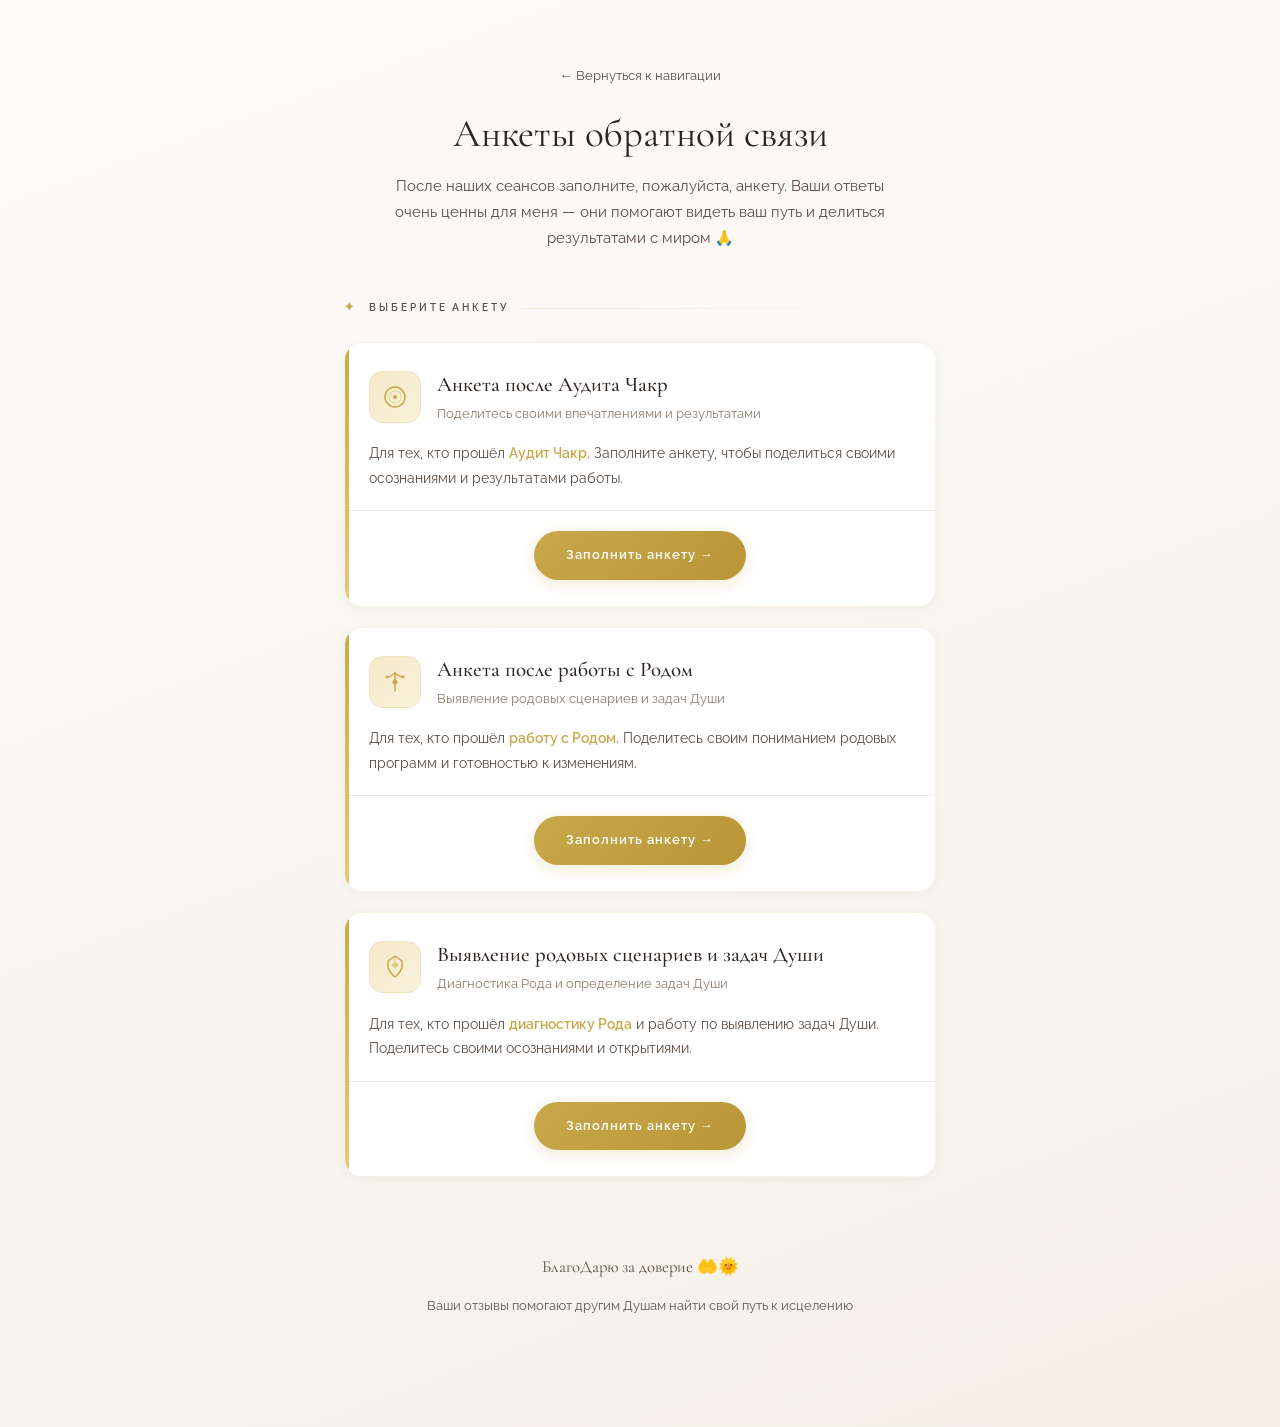
==== anketa_nav/index.html @ 6b3e8fc7 "Перенос страниц из папки «Анкета»" ====
<!DOCTYPE html>
<html lang="ru">
<head>
<meta charset="utf-8">
<meta name="viewport" content="width=device-width, initial-scale=1.0">
<meta name="HandheldFriendly" content="true">
<meta name="MobileOptimized" content="width">
<meta name="apple-mobile-web-app-capable" content="yes">
<meta property="og:title" content="ОТНОШЕНИЯ БЕЗ ВИНЫ | АНКЕТЫ ОБРАТНОЙ СВЯЗИ">
<meta property="og:type" content="website">
<meta property="twitter:title" content="ОТНОШЕНИЯ БЕЗ ВИНЫ | АНКЕТЫ ОБРАТНОЙ СВЯЗИ">
<title>ОТНОШЕНИЯ БЕЗ ВИНЫ | АНКЕТЫ ОБРАТНОЙ СВЯЗИ</title>
<link rel="icon" href="../images/favicon.png">
<style>
				:root {
					--primary: #2fc6f6 !important;
					--primary-darken-1: hsl(194.47, 92%, 55%);
					--primary-darken-2: hsl(194.47, 92%, 52%);
					--primary-darken-3: hsl(194.47, 92%, 47%);
					--primary-lighten-1: hsl(194.47, 92%, 67%);
					--primary-opacity-0: rgba(47, 198, 246, 0);
					--primary-opacity-0_05: rgba(47, 198, 246, 0.05);
					--primary-opacity-0_1: rgba(47, 198, 246, 0.1);
					--primary-opacity-0_15: rgba(47, 198, 246, 0.15);
					--primary-opacity-0_2: rgba(47, 198, 246, 0.2);
					--primary-opacity-0_25: rgba(47, 198, 246, 0.25);
					--primary-opacity-0_3: rgba(47, 198, 246, 0.3);
					--primary-opacity-0_35: rgba(47, 198, 246, 0.35);
					--primary-opacity-0_4: rgba(47, 198, 246, 0.4);
					--primary-opacity-0_45: rgba(47, 198, 246, 0.45);
					--primary-opacity-0_5: rgba(47, 198, 246, 0.5);
					--primary-opacity-0_55: rgba(47, 198, 246, 0.55);
					--primary-opacity-0_6: rgba(47, 198, 246, 0.6);
					--primary-opacity-0_65: rgba(47, 198, 246, 0.65);
					--primary-opacity-0_7: rgba(47, 198, 246, 0.7);
					--primary-opacity-0_75: rgba(47, 198, 246, 0.75);
					--primary-opacity-0_8: rgba(47, 198, 246, 0.8);
					--primary-opacity-0_85: rgba(47, 198, 246, 0.85);
					--primary-opacity-0_9: rgba(47, 198, 246, 0.9);
					--primary-opacity-0_95: rgba(47, 198, 246, 0.95);
					--theme-color-main: hsl(194.47, 20%, 20%);
					--theme-color-secondary: hsl(194.47, 20%, 80%);
					--theme-color-title: hsl(194.47, 20%, 20%);
					--theme-color-strict-inverse: #ffffff;
				}
			</style>
<style>:root {--theme-color-main: #999999 !important;--theme-color-title: #111111 !important;}</style>
<link rel="stylesheet" href="../css/01-design-tokens_dist_ui.design-tokens.min.css">
<link rel="stylesheet" href="../css/02-design-tokens_bitrix24_air-design-tokens.min.css">
<link rel="stylesheet" href="../css/03-fonts_opensans_ui.font.opensans.min.css">
<link rel="stylesheet" href="../css/04-air_dist_air-design-tokens.min.css">
<link rel="stylesheet" href="../css/05-icon-set_dist_icon-set.bundle.min.css">
<link rel="stylesheet" href="../css/06-outline_dist_outline.bundle.min.css">
<link rel="stylesheet" href="../css/07-popup_dist_main.popup.bundle.min.css">
<link rel="stylesheet" href="../css/08-actions_dist_actions.bundle.min.css">
<link rel="stylesheet" href="../css/09-main_dist_main.bundle.min.css">
<link rel="stylesheet" href="../css/10-skeleton_dist_skeleton.bundle.min.css">
<link rel="stylesheet" href="../css/11-sidepanel_dist_side-panel.bundle.min.css">
<link rel="stylesheet" href="../css/12-core_css_core_date.min.css">
<link rel="stylesheet" href="../css/13-hint_dist_ui.hint.bundle.min.css">
<link rel="stylesheet" href="../css/14-landing_css_landing_public.min.css">
<link rel="stylesheet" href="../css/15-templates_.default_style.min.css">
<link rel="stylesheet" href="../css/16-panel_main_popup.min.css">
<link rel="stylesheet" href="../css/17-panel_catalog_catalog_cond.min.css">
<link rel="stylesheet" href="../css/18-vendor_bootstrap_bootstrap.min.css">
<link rel="stylesheet" href="../css/19-templates_landing24_theme.min.css">
<link rel="stylesheet" href="../css/20-templates_landing24_template_styles.min.css">
<style>
					@keyframes page-transition {
						0% {
							opacity: 1;
						}
						100% {
							opacity: 0;
						}
					}
					body.landing-page-transition::after {
						opacity: 1;
						background: #ffffff;
						animation: page-transition 2s 1s forwards;
					}
				</style>
<style>
					body {
						--landing-font-family: Open Sans
					}
				</style>
<link rel="stylesheet" href="https://fonts.googleapis.com/css2?family=Open+Sans:wght@100;200;300;400;500;600;700;800;900">
<style>
				body {
					font-weight: 400;
					font-family: Open Sans;
					-webkit-font-smoothing: antialiased;
					-moz-osx-font-smoothing: grayscale;
					-moz-font-feature-settings: "liga", "kern";
					text-rendering: optimizelegibility;
				}
			</style>
<style>
				h1, h2, h3, h4, h5, h6 {
					font-family: Open Sans;
				}
			</style>
<style>
				html {font-size: 14px;}
				body {font-size: 1rem;}
				.g-font-size-default {font-size: 1rem;}
			</style>
<style>
				main.landing-public-mode {
					line-height: 1.6;
					font-weight: 400;
				}
				
				.landing-public-mode .h1, .landing-public-mode .h2, .landing-public-mode .h3, .landing-public-mode .h4, 
				.landing-public-mode .h5, .landing-public-mode .h6, .landing-public-mode .h7,
				.landing-public-mode h1, .landing-public-mode h2, .landing-public-mode h3, .landing-public-mode h4, 
				.landing-public-mode h5, .landing-public-mode h6 {
					font-weight: 400;
				}
			</style>
<style>.custom-text-shadow-1{text-shadow:2px 4px 3px rgba(0,0,0,.3)}.custom-text-shadow-2{text-shadow:2px 2px 3px rgba(255,255,255,.1)}.custom-text-shadow-3{text-shadow:6px 6px 0 rgba(0,0,0,.2)}.custom-text-shadow-4{text-shadow:4px 3px 0 #fff,9px 8px 0 rgba(0,0,0,.15)}.custom-text-shadow-5{text-shadow:0 3px 0 #b2a98f,0 14px 10px rgba(0,0,0,.15),0 24px 2px rgba(0,0,0,.1),0 34px 30px rgba(0,0,0,.1)}.custom-text-shadow-6{text-shadow:0 4px 3px rgba(0,0,0,.4),0 8px 13px rgba(0,0,0,.1),0 18px 23px rgba(0,0,0,.1)}.custom-text-shadow-7{text-shadow:0 1px 0 #ccc,0 2px 0 #c9c9c9,0 3px 0 #bbb,0 4px 0 #b9b9b9,0 5px 0 #aaa,0 6px 1px rgba(0,0,0,.1),0 0 5px rgba(0,0,0,.1),0 1px 3px rgba(0,0,0,.3),0 3px 5px rgba(0,0,0,.2),0 5px 10px rgba(0,0,0,.25),0 10px 10px rgba(0,0,0,.2),0 20px 20px rgba(0,0,0,.15)}.custom-text-shadow-8{text-shadow:rgba(255,255,255,.5) 0 3px 3px}.custom-text-shadow-9{text-shadow:0 0 6px rgba(255,255,255,.7)}.custom-text-shadow-10{text-shadow:0 15px 5px rgba(0,0,0,.1),10px 20px 5px rgba(0,0,0,.05),-10px 20px 5px rgba(0,0,0,.05)}.custom-text-shadow-11{text-shadow:2px 8px 6px rgba(0,0,0,.2),0 -5px 35px rgba(255,255,255,.3)}[style*="line-through"]{text-decoration:line-through}.gm-style .gm-style-iw{font-weight:normal}.landing-public-mode [data-pseudo-url*="\"enabled\":true}"]{cursor:pointer}</style>
<style>@charset "UTF-8";/*!
 * animate.css -http://daneden.me/animate
 * Version - 3.5.2
 * Licensed under the MIT license - http://opensource.org/licenses/MIT
 *
 * Copyright (c) 2017 Daniel Eden
 */.animated{animation-duration:1s;animation-fill-mode:both}.animated.infinite{animation-iteration-count:infinite}.animated.hinge{animation-duration:2s}.animated.flipOutX,.animated.flipOutY,.animated.bounceIn,.animated.bounceOut{animation-duration:.75s}@keyframes bounce{from,20%,53%,80%,to{animation-timing-function:cubic-bezier(0.215,0.610,0.355,1.000);transform:translate3d(0,0,0)}40%,43%{animation-timing-function:cubic-bezier(0.755,0.050,0.855,0.060);transform:translate3d(0,-30px,0)}70%{animation-timing-function:cubic-bezier(0.755,0.050,0.855,0.060);transform:translate3d(0,-15px,0)}90%{transform:translate3d(0,-4px,0)}}.bounce{animation-name:bounce;transform-origin:center bottom}@keyframes flash{from,50%,to{opacity:1}25%,75%{opacity:0}}.flash{animation-name:flash}@keyframes pulse{from{transform:scale3d(1,1,1)}50%{transform:scale3d(1.05,1.05,1.05)}to{transform:scale3d(1,1,1)}}.pulse{animation-name:pulse}@keyframes rubberBand{from{transform:scale3d(1,1,1)}30%{transform:scale3d(1.25,0.75,1)}40%{transform:scale3d(0.75,1.25,1)}50%{transform:scale3d(1.15,0.85,1)}65%{transform:scale3d(.95,1.05,1)}75%{transform:scale3d(1.05,.95,1)}to{transform:scale3d(1,1,1)}}.rubberBand{animation-name:rubberBand}@keyframes shake{from,to{transform:translate3d(0,0,0)}10%,30%,50%,70%,90%{transform:translate3d(-10px,0,0)}20%,40%,60%,80%{transform:translate3d(10px,0,0)}}.shake{animation-name:shake}@keyframes headShake{0%{transform:translateX(0)}6.5%{transform:translateX(-6px) rotateY(-9deg)}18.5%{transform:translateX(5px) rotateY(7deg)}31.5%{transform:translateX(-3px) rotateY(-5deg)}43.5%{transform:translateX(2px) rotateY(3deg)}50%{transform:translateX(0)}}.headShake{animation-timing-function:ease-in-out;animation-name:headShake}@keyframes swing{20%{transform:rotate3d(0,0,1,15deg)}40%{transform:rotate3d(0,0,1,-10deg)}60%{transform:rotate3d(0,0,1,5deg)}80%{transform:rotate3d(0,0,1,-5deg)}to{transform:rotate3d(0,0,1,0)}}.swing{transform-origin:top center;animation-name:swing}@keyframes tada{from{transform:scale3d(1,1,1)}10%,20%{transform:scale3d(.9,.9,.9) rotate3d(0,0,1,-3deg)}30%,50%,70%,90%{transform:scale3d(1.1,1.1,1.1) rotate3d(0,0,1,3deg)}40%,60%,80%{transform:scale3d(1.1,1.1,1.1) rotate3d(0,0,1,-3deg)}to{transform:scale3d(1,1,1)}}.tada{animation-name:tada}@keyframes wobble{from{transform:none}15%{transform:translate3d(-25%,0,0) rotate3d(0,0,1,-5deg)}30%{transform:translate3d(20%,0,0) rotate3d(0,0,1,3deg)}45%{transform:translate3d(-15%,0,0) rotate3d(0,0,1,-3deg)}60%{transform:translate3d(10%,0,0) rotate3d(0,0,1,2deg)}75%{transform:translate3d(-5%,0,0) rotate3d(0,0,1,-1deg)}to{transform:none}}.wobble{animation-name:wobble}@keyframes jello{from,11.1%,to{transform:none}22.2%{transform:skewX(-12.5deg) skewY(-12.5deg)}33.3%{transform:skewX(6.25deg) skewY(6.25deg)}44.4%{transform:skewX(-3.125deg) skewY(-3.125deg)}55.5%{transform:skewX(1.5625deg) skewY(1.5625deg)}66.6%{transform:skewX(-0.78125deg) skewY(-0.78125deg)}77.7%{transform:skewX(0.390625deg) skewY(0.390625deg)}88.8%{transform:skewX(-0.1953125deg) skewY(-0.1953125deg)}}.jello{animation-name:jello;transform-origin:center}@keyframes bounceIn{from,20%,40%,60%,80%,to{animation-timing-function:cubic-bezier(0.215,0.610,0.355,1.000)}0%{opacity:0;transform:scale3d(.3,.3,.3)}20%{transform:scale3d(1.1,1.1,1.1)}40%{transform:scale3d(.9,.9,.9)}60%{opacity:1;transform:scale3d(1.03,1.03,1.03)}80%{transform:scale3d(.97,.97,.97)}to{opacity:1;transform:scale3d(1,1,1)}}.bounceIn{animation-name:bounceIn}@keyframes bounceInDown{from,60%,75%,90%,to{animation-timing-function:cubic-bezier(0.215,0.610,0.355,1.000)}0%{opacity:0;transform:translate3d(0,-3000px,0)}60%{opacity:1;transform:translate3d(0,25px,0)}75%{transform:translate3d(0,-10px,0)}90%{transform:translate3d(0,5px,0)}to{transform:none}}.bounceInDown:not(.modified){animation-name:bounceInDown}@keyframes bounceInDownModified{from,60%,75%,90%,to{animation-timing-function:cubic-bezier(0.215,0.610,0.355,1.000)}0%{opacity:1}40%{opacity:0;transform:translate3d(0,-3000px,0)}60%{opacity:1;transform:translate3d(0,25px,0)}75%{transform:translate3d(0,-10px,0)}90%{transform:translate3d(0,5px,0)}to{transform:none}}.bounceInDown.modified{animation-name:bounceInDownModified}@keyframes bounceInLeft{from,60%,75%,90%,to{animation-timing-function:cubic-bezier(0.215,0.610,0.355,1.000)}0%{opacity:0;transform:translate3d(-3000px,0,0)}60%{opacity:1;transform:translate3d(25px,0,0)}75%{transform:translate3d(-10px,0,0)}90%{transform:translate3d(5px,0,0)}to{transform:none}}.bounceInLeft:not(.modified){animation-name:bounceInLeft}@keyframes bounceInLeftModified{from,60%,75%,90%,to{animation-timing-function:cubic-bezier(0.215,0.610,0.355,1.000)}0%{opacity:1}40%{opacity:0;transform:translate3d(-3000px,0,0)}60%{opacity:1;transform:translate3d(25px,0,0)}75%{transform:translate3d(-10px,0,0)}90%{transform:translate3d(5px,0,0)}to{transform:none}}.bounceInLeft.modified{animation-name:bounceInLeftModified}@keyframes bounceInRight{from,60%,75%,90%,to{animation-timing-function:cubic-bezier(0.215,0.610,0.355,1.000)}from{opacity:0;transform:translate3d(3000px,0,0)}60%{opacity:1;transform:translate3d(-25px,0,0)}75%{transform:translate3d(10px,0,0)}90%{transform:translate3d(-5px,0,0)}to{transform:none}}.bounceInRight:not(.modified){animation-name:bounceInRight}@keyframes bounceInRightModified{from,60%,75%,90%,to{animation-timing-function:cubic-bezier(0.215,0.610,0.355,1.000)}from{opacity:1}40%{opacity:0;transform:translate3d(3000px,0,0)}60%{opacity:1;transform:translate3d(-25px,0,0)}75%{transform:translate3d(10px,0,0)}90%{transform:translate3d(-5px,0,0)}to{transform:none}}.bounceInRight.modified{animation-name:bounceInRightModified}@keyframes bounceInUp{from,60%,75%,90%,to{animation-timing-function:cubic-bezier(0.215,0.610,0.355,1.000)}from{opacity:0;transform:translate3d(0,3000px,0)}60%{opacity:1;transform:translate3d(0,-20px,0)}75%{transform:translate3d(0,10px,0)}90%{transform:translate3d(0,-5px,0)}to{transform:translate3d(0,0,0)}}.bounceInUp:not(.modified){animation-name:bounceInUp}@keyframes bounceInUpModified{from,60%,75%,90%,to{animation-timing-function:cubic-bezier(0.215,0.610,0.355,1.000)}from{opacity:1}40%{opacity:0;transform:translate3d(0,3000px,0)}60%{opacity:1;transform:translate3d(0,-20px,0)}75%{transform:translate3d(0,10px,0)}90%{transform:translate3d(0,-5px,0)}to{transform:translate3d(0,0,0)}}.bounceInUp.modified{animation-name:bounceInUpModified}@keyframes bounceOut{20%{transform:scale3d(.9,.9,.9)}50%,55%{opacity:1;transform:scale3d(1.1,1.1,1.1)}to{opacity:0;transform:scale3d(.3,.3,.3)}}.bounceOut{animation-name:bounceOut}@keyframes bounceOutDown{20%{transform:translate3d(0,10px,0)}40%,45%{opacity:1;transform:translate3d(0,-20px,0)}to{opacity:0;transform:translate3d(0,2000px,0)}}.bounceOutDown{animation-name:bounceOutDown}@keyframes bounceOutLeft{20%{opacity:1;transform:translate3d(20px,0,0)}to{opacity:0;transform:translate3d(-2000px,0,0)}}.bounceOutLeft{animation-name:bounceOutLeft}@keyframes bounceOutRight{20%{opacity:1;transform:translate3d(-20px,0,0)}to{opacity:0;transform:translate3d(2000px,0,0)}}.bounceOutRight{animation-name:bounceOutRight}@keyframes bounceOutUp{20%{transform:translate3d(0,-10px,0)}40%,45%{opacity:1;transform:translate3d(0,20px,0)}to{opacity:0;transform:translate3d(0,-2000px,0)}}.bounceOutUp{animation-name:bounceOutUp}@keyframes fadeIn{from{opacity:0}to{opacity:1}}.fadeIn{animation-name:fadeIn}@keyframes fadeInDown{from{opacity:0;transform:translate3d(0,-100%,0)}to{opacity:1;transform:none}}.fadeInDown:not(.modified){animation-name:fadeInDown}@keyframes fadeInDownModified{from{opacity:1;transform:none}50%{opacity:0;transform:translate3d(0,-100%,0)}to{opacity:1;transform:none}}.fadeInDown.modified{animation-name:fadeInDownModified}@keyframes fadeInDownBig{from{opacity:0;transform:translate3d(0,-2000px,0)}to{opacity:1;transform:none}}.fadeInDownBig:not(.modified){animation-name:fadeInDownBig}@keyframes fadeInDownBigModified{from{opacity:1;transform:none}50%{opacity:0;transform:translate3d(0,-2000px,0)}to{opacity:1;transform:none}}.fadeInDownBig.modified{animation-name:fadeInDownBigModified}@keyframes fadeInLeft{from{opacity:0;transform:translate3d(-100%,0,0)}to{opacity:1;transform:none}}.fadeInLeft:not(.modified){animation-name:fadeInLeft}@keyframes fadeInLeftModified{from{opacity:1;transform:none}50%{opacity:0;transform:translate3d(-100%,0,0)}to{opacity:1;transform:none}}.fadeInLeft.modified{animation-name:fadeInLeftModified}@keyframes fadeInLeftBig{from{opacity:0;transform:translate3d(-2000px,0,0)}to{opacity:1;transform:none}}.fadeInLeftBig:not(.modified){animation-name:fadeInLeftBig}@keyframes fadeInLeftBigModified{from{opacity:1;transform:none}50%{opacity:0;transform:translate3d(-2000px,0,0)}to{opacity:1;transform:none}}.fadeInLeftBig.modified{animation-name:fadeInLeftBigModified}@keyframes fadeInRight{from{opacity:0;transform:translate3d(100%,0,0)}to{opacity:1;transform:none}}.fadeInRight:not(.modified){animation-name:fadeInRight}@keyframes fadeInRightModified{from{opacity:1;transform:none}50%{opacity:0;transform:translate3d(100%,0,0)}to{opacity:1;transform:none}}.fadeInRight.modified{animation-name:fadeInRightModified}@keyframes fadeInRightBig{from{opacity:0;transform:translate3d(2000px,0,0)}to{opacity:1;transform:none}}.fadeInRightBig:not(.modified){animation-name:fadeInRightBig}@keyframes fadeInRightBigModified{from{opacity:1;transform:none}50%{opacity:0;transform:translate3d(2000px,0,0)}to{opacity:1;transform:none}}.fadeInRightBig.modified{animation-name:fadeInRightBigModified}@keyframes fadeInUp{from{opacity:0;transform:translate3d(0,100%,0)}to{opacity:1;transform:none}}.fadeInUp:not(.modified){animation-name:fadeInUp}@keyframes fadeInUpModified{from{opacity:1;transform:none}50%{opacity:0;transform:translate3d(0,100%,0)}to{opacity:1;transform:none}}.fadeInUp.modified{animation-name:fadeInUpModified}@keyframes fadeInUpBig{from{opacity:0;transform:translate3d(0,2000px,0)}to{opacity:1;transform:none}}.fadeInUpBig:not(.modified){animation-name:fadeInUpBig}@keyframes fadeInUpBigModified{from{transform:none}50%{transform:translate3d(0,2000px,0)}to{transform:none}}.fadeInUpBig.modified{animation-name:fadeInUpBigModified}@keyframes fadeOut{from{opacity:1}to{opacity:0}}.fadeOut{animation-name:fadeOut}@keyframes fadeOutDown{from{opacity:1}to{opacity:0;transform:translate3d(0,100%,0)}}.fadeOutDown{animation-name:fadeOutDown}@keyframes fadeOutDownBig{from{opacity:1}to{opacity:0;transform:translate3d(0,2000px,0)}}.fadeOutDownBig{animation-name:fadeOutDownBig}@keyframes fadeOutLeft{from{opacity:1}to{opacity:0;transform:translate3d(-100%,0,0)}}.fadeOutLeft{animation-name:fadeOutLeft}@keyframes fadeOutLeftBig{from{opacity:1}to{opacity:0;transform:translate3d(-2000px,0,0)}}.fadeOutLeftBig{animation-name:fadeOutLeftBig}@keyframes fadeOutRight{from{opacity:1}to{opacity:0;transform:translate3d(100%,0,0)}}.fadeOutRight{animation-name:fadeOutRight}@keyframes fadeOutRightBig{from{opacity:1}to{opacity:0;transform:translate3d(2000px,0,0)}}.fadeOutRightBig{animation-name:fadeOutRightBig}@keyframes fadeOutUp{from{opacity:1}to{opacity:0;transform:translate3d(0,-100%,0)}}.fadeOutUp{animation-name:fadeOutUp}@keyframes fadeOutUpBig{from{opacity:1}to{opacity:0;transform:translate3d(0,-2000px,0)}}.fadeOutUpBig{animation-name:fadeOutUpBig}@keyframes flip{from{transform:perspective(400px) rotate3d(0,1,0,-360deg);animation-timing-function:ease-out}40%{transform:perspective(400px) translate3d(0,0,150px) rotate3d(0,1,0,-190deg);animation-timing-function:ease-out}50%{transform:perspective(400px) translate3d(0,0,150px) rotate3d(0,1,0,-170deg);animation-timing-function:ease-in}80%{transform:perspective(400px) scale3d(.95,.95,.95);animation-timing-function:ease-in}to{transform:perspective(400px);animation-timing-function:ease-in}}.animated.flip{-webkit-backface-visibility:visible;backface-visibility:visible;animation-name:flip}@keyframes flipInX{from{transform:perspective(400px) rotate3d(1,0,0,90deg);animation-timing-function:ease-in;opacity:0}40%{transform:perspective(400px) rotate3d(1,0,0,-20deg);animation-timing-function:ease-in}60%{transform:perspective(400px) rotate3d(1,0,0,10deg);opacity:1}80%{transform:perspective(400px) rotate3d(1,0,0,-5deg)}to{transform:perspective(400px)}}.flipInX{-webkit-backface-visibility:visible !important;backface-visibility:visible !important;animation-name:flipInX}@keyframes flipInY{from{transform:perspective(400px) rotate3d(0,1,0,90deg);animation-timing-function:ease-in;opacity:0}40%{transform:perspective(400px) rotate3d(0,1,0,-20deg);animation-timing-function:ease-in}60%{transform:perspective(400px) rotate3d(0,1,0,10deg);opacity:1}80%{transform:perspective(400px) rotate3d(0,1,0,-5deg)}to{transform:perspective(400px)}}.flipInY{-webkit-backface-visibility:visible !important;backface-visibility:visible !important;animation-name:flipInY}@keyframes flipOutX{from{transform:perspective(400px)}30%{transform:perspective(400px) rotate3d(1,0,0,-20deg);opacity:1}to{transform:perspective(400px) rotate3d(1,0,0,90deg);opacity:0}}.flipOutX{animation-name:flipOutX;-webkit-backface-visibility:visible !important;backface-visibility:visible !important}@keyframes flipOutY{from{transform:perspective(400px)}30%{transform:perspective(400px) rotate3d(0,1,0,-15deg);opacity:1}to{transform:perspective(400px) rotate3d(0,1,0,90deg);opacity:0}}.flipOutY{-webkit-backface-visibility:visible !important;backface-visibility:visible !important;animation-name:flipOutY}@keyframes lightSpeedIn{from{transform:translate3d(100%,0,0) skewX(-30deg);opacity:0}60%{transform:skewX(20deg);opacity:1}80%{transform:skewX(-5deg);opacity:1}to{transform:none;opacity:1}}.lightSpeedIn:not(.modified){animation-name:lightSpeedIn;animation-timing-function:ease-out}@keyframes lightSpeedInModified{from{transform:none}40%{transform:translate3d(100%,0,0) skewX(-30deg)}60%{transform:skewX(20deg)}80%{transform:skewX(-5deg)}to{transform:none}}.lightSpeedIn.modified{animation-name:lightSpeedInModified;animation-timing-function:ease-out}@keyframes lightSpeedOut{from{opacity:1}to{transform:translate3d(100%,0,0) skewX(30deg);opacity:0}}.lightSpeedOut{animation-name:lightSpeedOut;animation-timing-function:ease-in}@keyframes rotateIn{from{transform-origin:center;transform:rotate3d(0,0,1,-200deg);opacity:0}to{transform-origin:center;transform:none;opacity:1}}.rotateIn:not(.modified){animation-name:rotateIn}@keyframes rotateInModified{from{transform-origin:center;transform:none}50%{transform-origin:center;transform:rotate3d(0,0,1,-200deg)}to{transform-origin:center;transform:none}}.rotateIn.modified{animation-name:rotateInModified}@keyframes rotateInDownLeft{from{transform-origin:left bottom;transform:rotate3d(0,0,1,-45deg);opacity:0}to{transform-origin:left bottom;transform:none;opacity:1}}.rotateInDownLeft:not(.modified){animation-name:rotateInDownLeft}@keyframes rotateInDownLeftModified{from{transform-origin:left bottom;transform:none}50%{transform-origin:left bottom;transform:rotate3d(0,0,1,-45deg)}to{transform-origin:left bottom;transform:none}}.rotateInDownLeft.modified{animation-name:rotateInDownLeftModified}@keyframes rotateInDownRight{from{transform-origin:right bottom;transform:rotate3d(0,0,1,45deg);opacity:0}to{transform-origin:right bottom;transform:none;opacity:1}}.rotateInDownRight:not(.modified){animation-name:rotateInDownRight}@keyframes rotateInDownRightModified{from{transform-origin:right bottom;transform:none}50%{transform-origin:right bottom;transform:rotate3d(0,0,1,45deg)}to{transform-origin:right bottom;transform:none}}.rotateInDownRight.modified{animation-name:rotateInDownRightModified}@keyframes rotateInUpLeft{from{transform-origin:left bottom;transform:rotate3d(0,0,1,45deg);opacity:0}to{transform-origin:left bottom;transform:none;opacity:1}}.rotateInUpLeft:not(.modified){animation-name:rotateInUpLeft}@keyframes rotateInUpLeftModified{from{transform-origin:left bottom;transform:none}50%{transform-origin:left bottom;transform:rotate3d(0,0,1,45deg)}to{transform-origin:left bottom;transform:none}}.rotateInUpLeft.modified{animation-name:rotateInUpLeftModified}@keyframes rotateInUpRight{from{transform-origin:right bottom;transform:rotate3d(0,0,1,-90deg);opacity:0}to{transform-origin:right bottom;transform:none;opacity:1}}.rotateInUpRight:not(.modified){animation-name:rotateInUpRight}@keyframes rotateInUpRightModified{from{transform-origin:right bottom;transform:none}50%{transform-origin:right bottom;transform:rotate3d(0,0,1,-90deg)}to{transform-origin:right bottom;transform:none}}.rotateInUpRight.modified{animation-name:rotateInUpRightModified}@keyframes rotateOut{from{transform-origin:center;opacity:1}to{transform-origin:center;transform:rotate3d(0,0,1,200deg);opacity:0}}.rotateOut{animation-name:rotateOut}@keyframes rotateOutDownLeft{from{transform-origin:left bottom;opacity:1}to{transform-origin:left bottom;transform:rotate3d(0,0,1,45deg);opacity:0}}.rotateOutDownLeft{animation-name:rotateOutDownLeft}@keyframes rotateOutDownRight{from{transform-origin:right bottom;opacity:1}to{transform-origin:right bottom;transform:rotate3d(0,0,1,-45deg);opacity:0}}.rotateOutDownRight{animation-name:rotateOutDownRight}@keyframes rotateOutUpLeft{from{transform-origin:left bottom;opacity:1}to{transform-origin:left bottom;transform:rotate3d(0,0,1,-45deg);opacity:0}}.rotateOutUpLeft{animation-name:rotateOutUpLeft}@keyframes rotateOutUpRight{from{transform-origin:right bottom;opacity:1}to{transform-origin:right bottom;transform:rotate3d(0,0,1,90deg);opacity:0}}.rotateOutUpRight{animation-name:rotateOutUpRight}@keyframes hinge{0%{transform-origin:top left;animation-timing-function:ease-in-out}20%,60%{transform:rotate3d(0,0,1,80deg);transform-origin:top left;animation-timing-function:ease-in-out}40%,80%{transform:rotate3d(0,0,1,60deg);transform-origin:top left;animation-timing-function:ease-in-out;opacity:1}to{transform:translate3d(0,700px,0);opacity:0}}.hinge{animation-name:hinge}@keyframes jackInTheBox{from{opacity:0;transform:scale(0.1) rotate(30deg);transform-origin:center bottom}50%{transform:rotate(-10deg)}70%{transform:rotate(3deg)}to{opacity:1;transform:scale(1)}}.jackInTheBox{animation-name:jackInTheBox}@keyframes rollIn{from{opacity:0;transform:translate3d(-100%,0,0) rotate3d(0,0,1,-120deg)}to{opacity:1;transform:none}}.rollIn:not(.modified){animation-name:rollIn}@keyframes rollInModified{from{transform:none}50%{transform:translate3d(-100%,0,0) rotate3d(0,0,1,-120deg)}to{transform:none}}.rollIn.modified{animation-name:rollInModified}@keyframes rollOut{from{opacity:1}to{opacity:0;transform:translate3d(100%,0,0) rotate3d(0,0,1,120deg)}}.rollOut{animation-name:rollOut}@keyframes zoomIn{from{opacity:0;transform:scale3d(.3,.3,.3)}50%{opacity:1}}.zoomIn:not(.modified){animation-name:zoomIn}@keyframes zoomInModified{50%{transform:scale3d(.3,.3,.3)}}.zoomIn.modified{animation-name:zoomInModified}@keyframes zoomToIn{from{opacity:0;transform:scale3d(1.7,1.7,1.7);animation-timing-function:ease-out}30%{opacity:0}100%{opacity:1}}.zoomToIn:not(.modified){animation-name:zoomToIn}@keyframes zoomToInModified{50%{transform:scale3d(1.7,1.7,1.7);animation-timing-function:ease-out}}.zoomToIn.modified{animation-name:zoomToInModified}@keyframes zoomInDown{from{opacity:0;transform:scale3d(.1,.1,.1) translate3d(0,-1000px,0);animation-timing-function:cubic-bezier(0.550,0.055,0.675,0.190)}60%{opacity:1;transform:scale3d(.475,.475,.475) translate3d(0,60px,0);animation-timing-function:cubic-bezier(0.175,0.885,0.320,1)}}.zoomInDown:not(.modified){animation-name:zoomInDown}@keyframes zoomInDownModified{from{opacity:1}45%{opacity:0;transform:scale3d(.1,.1,.1) translate3d(0,-1000px,0);animation-timing-function:cubic-bezier(0.550,0.055,0.675,0.190)}90%{opacity:1;transform:scale3d(.475,.475,.475) translate3d(0,60px,0);animation-timing-function:cubic-bezier(0.175,0.885,0.320,1)}}.zoomInDown.modified{animation-name:zoomInDownModified}@keyframes zoomInLeft{from{opacity:0;transform:scale3d(.1,.1,.1) translate3d(-1000px,0,0);animation-timing-function:cubic-bezier(0.550,0.055,0.675,0.190)}60%{opacity:1;transform:scale3d(.475,.475,.475) translate3d(10px,0,0);animation-timing-function:cubic-bezier(0.175,0.885,0.320,1)}}.zoomInLeft:not(.modified){animation-name:zoomInLeft}@keyframes zoomInLeftModified{from{opacity:1}45%{opacity:0;transform:scale3d(.1,.1,.1) translate3d(-1000px,0,0);animation-timing-function:cubic-bezier(0.550,0.055,0.675,0.190)}90%{opacity:1;transform:scale3d(.475,.475,.475) translate3d(10px,0,0);animation-timing-function:cubic-bezier(0.175,0.885,0.320,1)}}.zoomInLeft.modified{animation-name:zoomInLeftModified}@keyframes zoomInRight{from{opacity:0;transform:scale3d(.1,.1,.1) translate3d(1000px,0,0);animation-timing-function:cubic-bezier(0.550,0.055,0.675,0.190)}60%{opacity:1;transform:scale3d(.475,.475,.475) translate3d(-10px,0,0);animation-timing-function:cubic-bezier(0.175,0.885,0.320,1)}}.zoomInRight:not(.modified){animation-name:zoomInRight}@keyframes zoomInRightModified{from{opacity:1}45%{opacity:0;transform:scale3d(.1,.1,.1) translate3d(1000px,0,0);animation-timing-function:cubic-bezier(0.550,0.055,0.675,0.190)}90%{opacity:1;transform:scale3d(.475,.475,.475) translate3d(-10px,0,0);animation-timing-function:cubic-bezier(0.175,0.885,0.320,1)}}.zoomInRight.modified{animation-name:zoomInRightModified}@keyframes zoomInUp{from{opacity:0;transform:scale3d(.1,.1,.1) translate3d(0,1000px,0);animation-timing-function:cubic-bezier(0.550,0.055,0.675,0.190)}60%{opacity:1;transform:scale3d(.475,.475,.475) translate3d(0,-60px,0);animation-timing-function:cubic-bezier(0.175,0.885,0.320,1)}}.zoomInUp:not(.modified){animation-name:zoomInUp}@keyframes zoomInUpModified{from{opacity:1}45%{opacity:0;transform:scale3d(.1,.1,.1) translate3d(0,1000px,0);animation-timing-function:cubic-bezier(0.550,0.055,0.675,0.190)}90%{opacity:1;transform:scale3d(.475,.475,.475) translate3d(0,-60px,0);animation-timing-function:cubic-bezier(0.175,0.885,0.320,1)}}.zoomInUp.modified{animation-name:zoomInUpModified}@keyframes zoomOut{from{opacity:1}50%{opacity:0;transform:scale3d(.3,.3,.3)}to{opacity:0}}.zoomOut{animation-name:zoomOut}@keyframes zoomOutDown{40%{opacity:1;transform:scale3d(.475,.475,.475) translate3d(0,-60px,0);animation-timing-function:cubic-bezier(0.550,0.055,0.675,0.190)}to{opacity:0;transform:scale3d(.1,.1,.1) translate3d(0,2000px,0);transform-origin:center bottom;animation-timing-function:cubic-bezier(0.175,0.885,0.320,1)}}.zoomOutDown{animation-name:zoomOutDown}@keyframes zoomOutLeft{40%{opacity:1;transform:scale3d(.475,.475,.475) translate3d(42px,0,0)}to{opacity:0;transform:scale(.1) translate3d(-2000px,0,0);transform-origin:left center}}.zoomOutLeft{animation-name:zoomOutLeft}@keyframes zoomOutRight{40%{opacity:1;transform:scale3d(.475,.475,.475) translate3d(-42px,0,0)}to{opacity:0;transform:scale(.1) translate3d(2000px,0,0);transform-origin:right center}}.zoomOutRight{animation-name:zoomOutRight}@keyframes zoomOutUp{40%{opacity:1;transform:scale3d(.475,.475,.475) translate3d(0,60px,0);animation-timing-function:cubic-bezier(0.550,0.055,0.675,0.190)}to{opacity:0;transform:scale3d(.1,.1,.1) translate3d(0,-2000px,0);transform-origin:center bottom;animation-timing-function:cubic-bezier(0.175,0.885,0.320,1)}}.zoomOutUp{animation-name:zoomOutUp}@keyframes slideInDown{from{transform:translate3d(0,-100%,0)}to{transform:translate3d(0,0,0)}}.slideInDown:not(.modified){animation-name:slideInDown}@keyframes slideInDownModified{from{transform:translate3d(0,0,0)}50%{transform:translate3d(0,-100%,0)}to{transform:translate3d(0,0,0)}}.slideInDown.modified{animation-name:slideInDownModified}@keyframes slideInLeft{from{transform:translate3d(-100%,0,0)}to{transform:translate3d(0,0,0)}}.slideInLeft:not(.modified){animation-name:slideInLeft}@keyframes slideInLeftModified{from{transform:translate3d(0,0,0)}50%{transform:translate3d(-100%,0,0)}to{transform:translate3d(0,0,0)}}.slideInLeft.modified{animation-name:slideInLeftModified}@keyframes slideInRight{from{transform:translate3d(100%,0,0)}to{transform:translate3d(0,0,0)}}.slideInRight:not(.modified){animation-name:slideInRight}@keyframes slideInRightModified{from{transform:translate3d(0,0,0)}50%{transform:translate3d(100%,0,0)}to{transform:translate3d(0,0,0)}}.slideInRight.modified{animation-name:slideInRightModified}@keyframes slideInUp{from{transform:translate3d(0,100%,0)}to{transform:translate3d(0,0,0)}}.slideInUp:not(.modified){animation-name:slideInUp}@keyframes slideInUpModified{from{transform:translate3d(0,0,0)}50%{transform:translate3d(0,100%,0)}to{transform:translate3d(0,0,0)}}.slideInUp.modified{animation-name:slideInUpModified}@keyframes slideOutDown{from{transform:translate3d(0,0,0)}to{visibility:hidden;transform:translate3d(0,100%,0)}}.slideOutDown{animation-name:slideOutDown}@keyframes slideOutLeft{from{transform:translate3d(0,0,0)}to{visibility:hidden;transform:translate3d(-100%,0,0)}}.slideOutLeft{animation-name:slideOutLeft}@keyframes slideOutRight{from{transform:translate3d(0,0,0)}to{visibility:hidden;transform:translate3d(100%,0,0)}}.slideOutRight{animation-name:slideOutRight}@keyframes slideOutUp{from{transform:translate3d(0,0,0)}to{visibility:hidden;transform:translate3d(0,-100%,0)}}.slideOutUp{animation-name:slideOutUp}</style>
<style>.bitrix-footer{display:flex;min-height:48px;align-items:center;justify-content:center;flex-wrap:wrap;flex-shrink:0;padding:16px 12px 20px;background:#242424}.bitrix-footer,.bitrix-footer *,.bitrix-footer :after,.bitrix-footer :before{box-sizing:border-box}.bitrix-footer-text{display:block;width:100%}.bitrix-footer-link{margin:0}.bitrix-footer-link,.bitrix-footer-terms,.bitrix-footer-text,a.bitrix-footer-link,a.bitrix-footer-link:visited{color:#919191;font:12px/14px var(--ui-font-family-secondary,var(--ui-font-family-open-sans));font-weight:var(--ui-font-weight-regular,400);text-align:center}a.bitrix-footer-link,a.bitrix-footer-link:visited{transition:all .18s ease;border-bottom:1px solid #919191;text-decoration:none}a.bitrix-footer-link:hover{color:#fff;border-bottom-color:#fff;text-decoration:none}.bitrix-footer-seo{margin-bottom:10px!important}.bitrix-footer-seo img{display:inline-block;width:auto;max-width:none;height:auto;margin:0 3px;vertical-align:middle}.bitrix-footer-terms{display:flex;align-items:center;justify-content:center;gap:5px}.bitrix-footer-hint,.bitrix-footer-link-report{margin:0}.bitrix-footer-hint.ui-hint{flex:0 0 auto;width:13px;height:13px;line-height:13px}.bitrix-footer-hint.ui-hint .ui-hint-icon{display:inline-flex;align-items:center;justify-content:center;--ui-icon-set__icon-size:13px;--ui-icon-set__icon-color:#fff;margin:0!important}</style>
</head>
<body class="landing-page-transition" data-landing-id="563">
<main class="w-100 landing-public-mode" id="landing-main-content" tabindex="-1" data-testid="pub-main">
<div id="b14321" class="block-wrapper block-html">
<section class="landing-block g-pt-0 g-pb-0 g-pl-0 g-pr-0">
	


<meta charset="UTF-8">
<meta name="viewport" content="width=device-width, initial-scale=1.0">
<title>Анкеты для клиентов — Анастасия Вернигуру</title>
<link href="https://fonts.googleapis.com/css2?family=Cormorant+Garamond:ital,wght@0,300;0,400;0,600;1,300;1,400&amp;family=Raleway:wght@300;400;500;600;700&amp;display=swap" rel="stylesheet">
<style>
:root {
  --cream: #f8f6f3;
  --cream-dark: #ede8e2;
  --gold: #c9a84c;
  --gold-light: #e8c97a;
  --gold-pale: #f5e9c8;
  --text-dark: #2c2420;
  --text-mid: #5a4d45;
  --text-light: #8a7c70;
  --card-bg: #ffffff;
  --border: rgba(201,168,76,0.15);
}

* { margin: 0; padding: 0; box-sizing: border-box; }

body {
  background: linear-gradient(160deg, #fdfcfb 0%, #f4f0e8 100%);
  color: var(--text-dark);
  font-family: 'Raleway', sans-serif;
  font-weight: 400;
  min-height: 100vh;
  font-size: 18px;
  line-height: 1.7;
}

.wrapper { 
  max-width: 640px; 
  margin: 0 auto; 
  padding: 60px 24px 80px; 
}

/* ═══ HERO ═══ */
.hero { 
  text-align: center; 
  margin-bottom: 48px; 
  animation: fadeDown 1s ease both; 
}
@keyframes fadeDown { 
  from { opacity:0; transform:translateY(-24px); } 
  to { opacity:1; transform:translateY(0); } 
}

.hero-back {
  display: inline-flex; 
  align-items: center; 
  gap: 8px;
  font-size: 0.95rem; 
  color: var(--text-mid); 
  text-decoration: none;
  margin-bottom: 24px; 
  transition: all 0.3s;
}
.hero-back:hover { 
  color: var(--gold); 
  transform: translateX(-4px); 
}

.hero-title {
  font-family: 'Cormorant Garamond', serif;
  font-size: clamp(2.2rem, 5vw, 2.8rem); 
  font-weight: 400; 
  line-height: 1.2; 
  color: var(--text-dark);
  margin-bottom: 16px;
}

.hero-desc {
  font-size: 1.05rem; 
  line-height: 1.75; 
  color: var(--text-mid); 
  max-width: 520px; 
  margin: 0 auto;
}

/* ═══ SECTION LABEL ═══ */
.section-label {
  display: flex; 
  align-items: center; 
  gap: 12px;
  font-size: 0.7rem; 
  letter-spacing: 0.3em; 
  text-transform: uppercase;
  color: var(--text-mid); 
  margin: 40px 0 24px; 
  font-weight: 600;
}
.section-label::before { 
  content: '✦'; 
  color: var(--gold); 
  font-size: 12px;
}
.section-label::after { 
  content:''; 
  flex:1; 
  height:1px; 
  background: linear-gradient(to right, var(--border), transparent); 
}

/* ═══ QUESTIONNAIRE CARD ═══ */
.quest-card {
  padding: 0;
  margin-bottom: 20px;
  border-radius: 18px;
  background: var(--card-bg);
  border: 1px solid var(--border);
  position: relative;
  overflow: hidden;
  text-decoration: none;
  display: block;
  color: inherit;
  transition: all 0.3s ease;
  box-shadow: 0 2px 12px rgba(0,0,0,0.04);
  opacity: 0;
  transform: translateY(16px);
  animation: cardIn 0.5s ease forwards;
}

.quest-card:hover {
  border-color: var(--gold);
  transform: translateY(-4px);
  box-shadow: 0 8px 28px rgba(201,168,76,0.15);
}

@keyframes cardIn { 
  to { opacity:1; transform:translateY(0); } 
}

.quest-card::after {
  content:'';
  position:absolute;
  left:0;
  top:0;
  bottom:0;
  width:4px;
  background: linear-gradient(to bottom, var(--gold), var(--gold-light));
  opacity:1;
}

.quest-header {
  display: flex;
  align-items: flex-start;
  gap: 16px;
  padding: 28px 24px 18px;
}

.quest-icon {
  width: 52px;
  height: 52px;
  flex-shrink: 0;
  border-radius: 14px;
  background: linear-gradient(135deg, var(--gold-pale) 0%, #f9f1dc 100%);
  border: 1px solid var(--border);
  display: flex;
  align-items: center;
  justify-content: center;
  transition: all 0.3s;
}

.quest-card:hover .quest-icon {
  transform: scale(1.08) rotate(-4deg);
  background: linear-gradient(135deg, var(--gold-light) 0%, var(--gold-pale) 100%);
}

.quest-title-wrap { flex: 1; }

.quest-title {
  font-family: 'Cormorant Garamond', serif;
  font-size: 1.5rem;
  font-weight: 500;
  line-height: 1.3;
  color: var(--text-dark);
  margin-bottom: 6px;
}

.quest-sub {
  font-size: 0.92rem;
  color: var(--text-light);
  line-height: 1.5;
}

.quest-intro {
  font-size: 1rem;
  line-height: 1.75;
  color: var(--text-mid);
  padding: 0 24px 20px;
}

.quest-intro strong {
  color: var(--gold);
  font-weight: 600;
}

.quest-cta {
  padding: 20px 24px 26px;
  text-align: center;
  border-top: 1px solid var(--cream-dark);
}

.quest-cta-btn {
  display: inline-block;
  padding: 14px 32px;
  background: linear-gradient(135deg, var(--gold), #b89637);
  color: #fff;
  border-radius: 40px;
  font-size: 0.92rem;
  font-weight: 600;
  letter-spacing: 0.08em;
  transition: all 0.3s;
  box-shadow: 0 4px 16px rgba(201,168,76,0.25);
}

.quest-card:hover .quest-cta-btn {
  transform: scale(1.05);
  box-shadow: 0 6px 24px rgba(201,168,76,0.4);
}

/* Stagger animations */
.reveal:nth-child(1) { animation-delay: .05s; }
.reveal:nth-child(2) { animation-delay: .10s; }
.reveal:nth-child(3) { animation-delay: .15s; }
.reveal:nth-child(4) { animation-delay: .20s; }
.reveal:nth-child(5) { animation-delay: .25s; }

.reveal { 
  opacity:0; 
  transform:translateY(16px); 
  transition: opacity 0.55s ease, transform 0.55s ease; 
}
.reveal.vis { 
  opacity:1; 
  transform:translateY(0); 
}

/* ═══ FOOTER NOTE ═══ */
.footer-note {
  text-align: center; 
  margin-top: 48px; 
  padding: 28px 24px; 
  opacity: 0.8;
}

.footer-note p {
  font-family: 'Cormorant Garamond', serif; 
  font-size: 1.2rem; 
  color: var(--text-mid); 
  line-height: 1.7;
  margin-bottom: 8px;
}

.footer-note span {
  font-size: 0.92rem; 
  opacity: 0.75;
}

@media (max-width: 600px) {
  .wrapper { padding: 48px 20px 64px; }
  .hero-title { font-size: 2rem; }
  .quest-header { padding: 24px 20px 16px; }
  .quest-intro { padding: 0 20px 18px; }
  .quest-cta { padding: 18px 20px 24px; }
}
</style>



<div class="wrapper">

<!-- HERO -->
<div class="hero">
  <a href="../" class="hero-back">← Вернуться к навигации</a>
  <h1 class="hero-title">Анкеты обратной связи</h1>
  <p class="hero-desc">После наших сеансов заполните, пожалуйста, анкету. Ваши ответы очень ценны для меня — они помогают видеть ваш путь и делиться результатами с миром 🙏</p>
</div>

<!-- ВЫБОР АНКЕТЫ -->
<div class="section-label reveal">Выберите анкету</div>

<a href="../anketa_nav/audit/" class="quest-card reveal">
  <div class="quest-header">
    <div class="quest-icon">
      <svg width="26" height="26" viewBox="0 0 26 26" fill="none">
        <circle cx="13" cy="13" r="10" stroke="#c9a84c" stroke-width="1.5"></circle>
        <circle cx="13" cy="13" r="6" stroke="#c9a84c" stroke-width="1" opacity="0.4"></circle>
        <circle cx="13" cy="13" r="2" fill="#c9a84c"></circle>
      </svg>
    </div>
    <div class="quest-title-wrap">
      <div class="quest-title">Анкета после Аудита Чакр</div>
      <div class="quest-sub">Поделитесь своими впечатлениями и результатами</div>
    </div>
  </div>

  <div class="quest-intro">
    Для тех, кто прошёл <strong>Аудит Чакр</strong>. Заполните анкету, чтобы поделиться своими осознаниями и результатами работы.
  </div>

  <div class="quest-cta">
    <span class="quest-cta-btn">Заполнить анкету →</span>
  </div>
</a>

<a href="../anketa_nav/rod_work/" class="quest-card reveal">
  <div class="quest-header">
    <div class="quest-icon">
      <svg width="26" height="26" viewBox="0 0 26 26" fill="none">
        <path d="M13 22V4" stroke="#c9a84c" stroke-width="1.5" stroke-linecap="round"></path>
        <path d="M13 4C13 4 8 8 5 8M13 4C13 4 18 8 21 8" stroke="#c9a84c" stroke-width="1.5" stroke-linecap="round"></path>
        <circle cx="5" cy="8" r="2" fill="#c9a84c" opacity=".5"></circle>
        <circle cx="21" cy="8" r="2" fill="#c9a84c" opacity=".5"></circle>
        <circle cx="13" cy="13" r="2.5" fill="#c9a84c"></circle>
      </svg>
    </div>
    <div class="quest-title-wrap">
      <div class="quest-title">Анкета после работы с Родом</div>
      <div class="quest-sub">Выявление родовых сценариев и задач Души</div>
    </div>
  </div>

  <div class="quest-intro">
    Для тех, кто прошёл <strong>работу с Родом</strong>. Поделитесь своим пониманием родовых программ и готовностью к изменениям.
  </div>

  <div class="quest-cta">
    <span class="quest-cta-btn">Заполнить анкету →</span>
  </div>
</a>

<a href="../anketa_nav/soul_tasks/" class="quest-card reveal">
  <div class="quest-header">
    <div class="quest-icon">
      <svg width="26" height="26" viewBox="0 0 26 26" fill="none">
        <path d="M13 2L20 7V12C20 17 13 23 13 23C13 23 6 17 6 12V7L13 2Z" stroke="#c9a84c" stroke-width="1.5" stroke-linejoin="round"></path>
        <circle cx="13" cy="11" r="3" fill="#c9a84c" opacity=".4"></circle>
        <path d="M13 3v5M10 11h6" stroke="#c9a84c" stroke-width="1" opacity=".6" stroke-linecap="round"></path>
      </svg>
    </div>
    <div class="quest-title-wrap">
      <div class="quest-title">Выявление родовых сценариев и задач Души</div>
      <div class="quest-sub">Диагностика Рода и определение задач Души</div>
    </div>
  </div>

  <div class="quest-intro">
    Для тех, кто прошёл <strong>диагностику Рода</strong> и работу по выявлению задач Души. Поделитесь своими осознаниями и открытиями.
  </div>

  <div class="quest-cta">
    <span class="quest-cta-btn">Заполнить анкету →</span>
  </div>
</a>

<div class="footer-note reveal">
  <p>БлагоДарю за доверие 🤲🌞</p>
  <span>Ваши отзывы помогают другим Душам найти свой путь к исцелению</span>
</div>

</div><!-- /wrapper -->

<script data-skip-moving="true">
// ── SCROLL REVEAL
const obs = new IntersectionObserver(
  es => es.forEach(e => { if(e.isIntersecting) e.target.classList.add('vis'); }),
  { threshold: .08, rootMargin: '0px 0px -20px 0px' }
);
document.querySelectorAll('.reveal').forEach(el => obs.observe(el));
</script>

</section></div>
</main>
<script>
(function(){
  function lazy(root){
    root.querySelectorAll('[data-lazy-bg]').forEach(function(el){var bg=el.getAttribute('data-bg'); if(bg){el.style.backgroundImage=bg;} el.removeAttribute('data-lazy-bg');});
    root.querySelectorAll('img[data-src]').forEach(function(img){img.src=img.getAttribute('data-src'); if(img.getAttribute('data-srcset')) img.srcset=img.getAttribute('data-srcset');});
  }
  function anim(){
    var els=document.querySelectorAll('.js-animation');
    if(!('IntersectionObserver' in window)){els.forEach(function(e){e.classList.add('animated')});return;}
    var io=new IntersectionObserver(function(entries){entries.forEach(function(en){if(en.isIntersecting){en.target.classList.add('animated');io.unobserve(en.target);}})},{threshold:0.1});
    els.forEach(function(e){io.observe(e)});
  }
  document.addEventListener('DOMContentLoaded',function(){lazy(document);anim();});
})();
</script>
</body>
</html>
---- css/01-design-tokens_dist_ui.design-tokens.min.css ----
:root{--ui-text-letter-spacing-auto:auto;--ui-text-letter-spacing-neg-3:-0.01em;--ui-text-letter-spacing-neg-2:-0.02em;--ui-text-letter-spacing-neg-1:-0.03em;--ui-text-letter-spacing-3:.15em;--ui-text-letter-spacing-2:.1em;--ui-text-letter-spacing-1:.025em;--ui-text-decoration-style-dashed:dashed;--ui-text-decoration-style-wavy:wavy;--ui-text-decoration-style-dotted:dotted;--ui-text-decoration-style-double:double;--ui-text-decoration-style-solid:solid;--ui-text-decoration-line-overline:overline;--ui-text-decoration-line-line-through:line-through;--ui-text-decoration-line-underline:underline;--ui-text-transform-lowercase:lowercase;--ui-text-transform-uppercase:uppercase;--ui-text-transform-capitalize:capitalize;--ui-text-transform-none:none;--ui-space-inset-8xl:72px;--ui-space-inset-7xl:64px;--ui-space-inset-6xl:48px;--ui-space-inset-5xl:40px;--ui-space-inset-4xl:36px;--ui-space-inset-3xl:32px;--ui-space-inset-2xl:28px;--ui-space-inset-xl2:26px;--ui-space-inset-xl:24px;--ui-space-inset-lg2:22px;--ui-space-inset-lg:20px;--ui-space-inset-md2:18px;--ui-space-inset-md:16px;--ui-space-inset-sm2:14px;--ui-space-inset-sm:12px;--ui-space-inset-xs2:10px;--ui-space-inset-xs:8px;--ui-space-inset-2xs2:6px;--ui-space-inset-2xs:4px;--ui-space-inset-3xs:2px;--ui-space-inset-none:0;--ui-space-inline-8xl-neg:-72px;--ui-space-inline-7xl-neg:-64px;--ui-space-inline-6xl-neg:-48px;--ui-space-inline-5xl-neg:-40px;--ui-space-inline-4xl-neg:-36px;--ui-space-inline-3xl-neg:-32px;--ui-space-inline-2xl-neg:-28px;--ui-space-inline-xl2-neg:-26px;--ui-space-inline-xl-neg:-24px;--ui-space-inline-lg2-neg:-22px;--ui-space-inline-lg-neg:-20px;--ui-space-inline-md2-neg:-18px;--ui-space-inline-md-neg:-16px;--ui-space-inline-sm2-neg:-14px;--ui-space-inline-sm-neg:-12px;--ui-space-inline-xs2-neg:-10px;--ui-space-inline-xs-neg:-8px;--ui-space-inline-2xs2-neg:-6px;--ui-space-inline-2xs-neg:-4px;--ui-space-inline-3xs-neg:-2px;--ui-space-inline-8xl:72px;--ui-space-inline-7xl:64px;--ui-space-inline-6xl:48px;--ui-space-inline-5xl:40px;--ui-space-inline-4xl:36px;--ui-space-inline-3xl:32px;--ui-space-inline-2xl:28px;--ui-space-inline-xl2:26px;--ui-space-inline-xl:24px;--ui-space-inline-lg2:22px;--ui-space-inline-lg:20px;--ui-space-inline-md2:18px;--ui-space-inline-md:16px;--ui-space-inline-sm2:14px;--ui-space-inline-sm:12px;--ui-space-inline-xs2:10px;--ui-space-inline-xs:8px;--ui-space-inline-2xs2:6px;--ui-space-inline-2xs:4px;--ui-space-inline-3xs:2px;--ui-space-inline-none:0;--ui-space-stack-8xl-neg:-72px;--ui-space-stack-7xl-neg:-64px;--ui-space-stack-6xl-neg:-48px;--ui-space-stack-5xl-neg:-40px;--ui-space-stack-4xl-neg:-36px;--ui-space-stack-3xl-neg:-32px;--ui-space-stack-2xl-neg:-28px;--ui-space-stack-xl2-neg:-26px;--ui-space-stack-xl-neg:-24px;--ui-space-stack-lg2-neg:-22px;--ui-space-stack-lg-neg:-20px;--ui-space-stack-md2-neg:-18px;--ui-space-stack-md-neg:-16px;--ui-space-stack-sm2-neg:-14px;--ui-space-stack-sm-neg:-12px;--ui-space-stack-xs2-neg:-10px;--ui-space-stack-xs-neg:-8px;--ui-space-stack-2xs2-neg:-6px;--ui-space-stack-2xs-neg:-4px;--ui-space-stack-3xs-neg:-2px;--ui-space-stack-8xl:72px;--ui-space-stack-7xl:64px;--ui-space-stack-6xl:48px;--ui-space-stack-5xl:40px;--ui-space-stack-4xl:36px;--ui-space-stack-3xl:32px;--ui-space-stack-2xl:28px;--ui-space-stack-xl2:26px;--ui-space-stack-xl:24px;--ui-space-stack-lg2:22px;--ui-space-stack-lg:20px;--ui-space-stack-md2:18px;--ui-space-stack-md:16px;--ui-space-stack-sm2:14px;--ui-space-stack-sm:12px;--ui-space-stack-xs2:10px;--ui-space-stack-xs:8px;--ui-space-stack-2xs2:6px;--ui-space-stack-2xs:4px;--ui-space-stack-3xs:2px;--ui-space-stack-none:0;--ui-size-8xl:72px;--ui-size-7xl:64px;--ui-size-6xl:48px;--ui-size-5xl:40px;--ui-size-4xl:36px;--ui-size-3xl:32px;--ui-size-2xl:28px;--ui-size-xl2:26px;--ui-size-xl:24px;--ui-size-lg2:22px;--ui-size-lg:20px;--ui-size-md2:18px;--ui-size-md:16px;--ui-size-sm2:14px;--ui-size-sm:12px;--ui-size-xs2:10px;--ui-size-xs:8px;--ui-size-2xs2:6px;--ui-size-2xs:4px;--ui-size-3xs:2px;--ui-size-none:0;--ui-shadow-left-4xl:-16px 0 24px 0 rgba(0,0,0,0.11);--ui-shadow-left-3xl:-12px 0 17px 0 rgba(0,0,0,0.1);--ui-shadow-left-2xl:-8px 0 10px 0 rgba(0,0,0,0.1);--ui-shadow-left-xl:-6px 0 10px 0 rgba(0,0,0,0.1);--ui-shadow-left-l:-4px 0 5px 0 rgba(0,0,0,0.08);--ui-shadow-left-m:-3px 0 4px 0 rgba(0,0,0,0.08);--ui-shadow-left-s:-2px 0 4px 0 rgba(0,0,0,0.08);--ui-shadow-left-xs:-2px 0 2px 0 rgba(0,0,0,0.07);--ui-shadow-left-2xs:-1px 0 2px 0 rgba(0,0,0,0.06);--ui-shadow-bottom-4xl:0 16px 24px 0 rgba(0,0,0,0.11);--ui-shadow-bottom-3xl:0 12px 17px 0 rgba(0,0,0,0.1);--ui-shadow-bottom-2xl:0 8px 10px 0 rgba(0,0,0,0.1);--ui-shadow-bottom-xl:0 6px 10px 0 rgba(0,0,0,0.1);--ui-shadow-bottom-l:0 4px 5px 0 rgba(0,0,0,0.08);--ui-shadow-bottom-m:0 3px 4px 0 rgba(0,0,0,0.08);--ui-shadow-bottom-s:0 2px 4px 0 rgba(0,0,0,0.08);--ui-shadow-bottom-xs:0 2px 2px 0 rgba(0,0,0,0.07);--ui-shadow-bottom-2xs:0 1px 2px 0 rgba(0,0,0,0.06);--ui-shadow-right-4xl:16px 0 24px 0 rgba(0,0,0,0.11);--ui-shadow-right-3xl:12px 0 17px 0 rgba(0,0,0,0.1);--ui-shadow-right-2xl:8px 0 10px 0 rgba(0,0,0,0.1);--ui-shadow-right-xl:6px 0 10px 0 rgba(0,0,0,0.1);--ui-shadow-right-l:4px 0 5px 0 rgba(0,0,0,0.08);--ui-shadow-right-m:3px 0 4px 0 rgba(0,0,0,0.08);--ui-shadow-right-s:2px 0 4px 0 rgba(0,0,0,0.08);--ui-shadow-right-xs:2px 0 2px 0 rgba(0,0,0,0.07);--ui-shadow-right-2xs:1px 0 2px 0 rgba(0,0,0,0.06);--ui-shadow-top-4xl:0 -16px 24px 0 rgba(0,0,0,0.11);--ui-shadow-top-3xl:0 -12px 17px 0 rgba(0,0,0,0.1);--ui-shadow-top-2xl:0 -8px 10px 0 rgba(0,0,0,0.1);--ui-shadow-top-xl:0 -6px 10px 0 rgba(0,0,0,0.1);--ui-shadow-top-l:0 -4px 5px 0 rgba(0,0,0,0.08);--ui-shadow-top-m:0 -3px 4px 0 rgba(0,0,0,0.08);--ui-shadow-top-s:0 -2px 4px 0 rgba(0,0,0,0.08);--ui-shadow-top-xs:0 -2px 2px 0 rgba(0,0,0,0.07);--ui-shadow-top-2xs:0 -1px 2px 0 rgba(0,0,0,0.06);--ui-opacity-none:0;--ui-opacity-full:1;--ui-opacity-90:.9;--ui-opacity-80:.8;--ui-opacity-70:.7;--ui-opacity-60:.6;--ui-opacity-50:.5;--ui-opacity-40:.4;--ui-opacity-30:.3;--ui-opacity-20:.2;--ui-opacity-10:.1;--ui-opacity-5:.05;--ui-font-line-height-3xl:2;--ui-font-line-height-2xl:1.75;--ui-font-line-height-xl:1.62;--ui-font-line-height-lg:1.5;--ui-font-line-height-md:1.4;--ui-font-line-height-sm:1.35;--ui-font-line-height-2xs:1.3;--ui-font-line-height-3xs:1.2;--ui-font-line-height-reset:1;--ui-font-size-5xl:28px;--ui-font-size-4xl:24px;--ui-font-size-3xl:22px;--ui-font-size-2xl:18px;--ui-font-size-xl:16px;--ui-font-size-lg:15px;--ui-font-size-md:14px;--ui-font-size-sm:13px;--ui-font-size-xs:12px;--ui-font-size-3xs:11px;--ui-font-size-4xs:10px;--ui-font-size-5xs:9px;--ui-font-size-6xs:8px;--ui-font-size-7xs:7px;--ui-font-weight-extra-black:950;--ui-font-weight-black:900;--ui-font-weight-extra-bold:800;--ui-font-weight-bold:700;--ui-font-weight-semi-bold:600;--ui-font-weight-medium:500;--ui-font-weight-normal:400;--ui-font-weight-regular:400;--ui-font-weight-light:300;--ui-font-weight-extra-light:200;--ui-font-weight-thin:100;--ui-font-family-helvetica:"Helvetica Neue",Helvetica,Arial,sans-serif;--ui-font-family-system-mono:ui-monospace,SFMono-Regular,"SF Mono",Consolas,"Liberation Mono",Menlo,monospace;--ui-font-family-system:system-ui,-apple-system,BlinkMacSystemFont,"Segoe UI",Roboto,Ubuntu,"Helvetica Neue",Arial,sans-serif,'Apple Color Emoji','Segoe UI Emoji','Segoe UI Symbol';--ui-color-palette-beige-base:#fdfae1;--ui-color-palette-beige-base-rgb:253,250,225;--ui-color-palette-gray-02:#f8fafb;--ui-color-palette-gray-02-rgb:248,250,251;--ui-color-palette-gray-03:#f5f7f8;--ui-color-palette-gray-03-rgb:245,247,248;--ui-color-palette-gray-04:#f1f4f6;--ui-color-palette-gray-04-rgb:241,244,246;--ui-color-palette-gray-05:#eef2f4;--ui-color-palette-gray-05-rgb:238,242,244;--ui-color-palette-gray-90:#525c69;--ui-color-palette-gray-90-rgb:82,92,105;--ui-color-palette-gray-80:#6a737f;--ui-color-palette-gray-80-rgb:106,115,127;--ui-color-palette-gray-70:#828b95;--ui-color-palette-gray-70-rgb:130,139,149;--ui-color-palette-gray-60:#959ca4;--ui-color-palette-gray-60-rgb:149,156,164;--ui-color-palette-gray-50:#a8adb4;--ui-color-palette-gray-50-rgb:168,173,180;--ui-color-palette-gray-40:#bdc1c6;--ui-color-palette-gray-40-rgb:189,193,198;--ui-color-palette-gray-35:#c9ccd0;--ui-color-palette-gray-35-rgb:201,204,208;--ui-color-palette-gray-30:#d5d7db;--ui-color-palette-gray-30-rgb:213,215,219;--ui-color-palette-gray-20:#dfe0e3;--ui-color-palette-gray-20-rgb:223,224,227;--ui-color-palette-gray-15:#e6e7e9;--ui-color-palette-gray-15-rgb:230,231,233;--ui-color-palette-gray-10:#edeef0;--ui-color-palette-gray-10-rgb:237,238,240;--ui-color-palette-red-solid:#f0371b;--ui-color-palette-red-solid-rgb:240,55,27;--ui-color-palette-red-95:#800602;--ui-color-palette-red-95-rgb:128,6,2;--ui-color-palette-red-90:#9a0703;--ui-color-palette-red-90-rgb:154,7,3;--ui-color-palette-red-80:#c21b16;--ui-color-palette-red-80-rgb:194,27,22;--ui-color-palette-red-70:#e92f2a;--ui-color-palette-red-70-rgb:233,47,42;--ui-color-palette-red-60:#f4433e;--ui-color-palette-red-60-rgb:244,67,62;--ui-color-palette-red-50:#ff5752;--ui-color-palette-red-50-rgb:255,87,82;--ui-color-palette-red-45:#ff7c78;--ui-color-palette-red-45-rgb:255,124,120;--ui-color-palette-red-40:#ff9a97;--ui-color-palette-red-40-rgb:255,154,151;--ui-color-palette-red-30:#ffcdcc;--ui-color-palette-red-30-rgb:255,205,204;--ui-color-palette-red-25:#ffdcdb;--ui-color-palette-red-25-rgb:255,220,219;--ui-color-palette-red-20:#ffe8e8;--ui-color-palette-red-20-rgb:255,232,232;--ui-color-palette-red-15:#fff0f0;--ui-color-palette-red-15-rgb:255,240,240;--ui-color-palette-red-10:#fff8f8;--ui-color-palette-red-10-rgb:255,248,248;--ui-color-palette-orange-95:#614000;--ui-color-palette-orange-95-rgb:97,64,0;--ui-color-palette-orange-90:#7a5100;--ui-color-palette-orange-90-rgb:122,81,0;--ui-color-palette-orange-80:#9f6a00;--ui-color-palette-orange-80-rgb:159,106,0;--ui-color-palette-orange-70:#c48300;--ui-color-palette-orange-70-rgb:196,131,0;--ui-color-palette-orange-60:#e89b06;--ui-color-palette-orange-60-rgb:232,155,6;--ui-color-palette-orange-50:#ffa900;--ui-color-palette-orange-50-rgb:255,169,0;--ui-color-palette-orange-40:#ffc34d;--ui-color-palette-orange-40-rgb:255,195,77;--ui-color-palette-orange-30:#ffe1a6;--ui-color-palette-orange-30-rgb:255,225,166;--ui-color-palette-orange-25:#ffe9be;--ui-color-palette-orange-25-rgb:255,233,190;--ui-color-palette-orange-20:#fff1d6;--ui-color-palette-orange-20-rgb:255,241,214;--ui-color-palette-orange-15:#fff5e3;--ui-color-palette-orange-15-rgb:255,245,227;--ui-color-palette-orange-10:#fffaf0;--ui-color-palette-orange-10-rgb:255,250,240;--ui-color-palette-green-95:#3d4f00;--ui-color-palette-green-95-rgb:61,79,0;--ui-color-palette-green-90:#506900;--ui-color-palette-green-90-rgb:80,105,0;--ui-color-palette-green-80:#688800;--ui-color-palette-green-80-rgb:104,136,0;--ui-color-palette-green-70:#7fa800;--ui-color-palette-green-70-rgb:127,168,0;--ui-color-palette-green-60:#8dbb00;--ui-color-palette-green-60-rgb:141,187,0;--ui-color-palette-green-55:#95c500;--ui-color-palette-green-55-rgb:149,197,0;--ui-color-palette-green-50:#9dcf00;--ui-color-palette-green-50-rgb:157,207,0;--ui-color-palette-green-40:#bbde4d;--ui-color-palette-green-40-rgb:187,222,77;--ui-color-palette-green-35:#cfe780;--ui-color-palette-green-35-rgb:207,231,128;--ui-color-palette-green-30:#e2f1b3;--ui-color-palette-green-30-rgb:226,241,179;--ui-color-palette-green-25:#faf6c3;--ui-color-palette-green-25-rgb:250,246,195;--ui-color-palette-green-20:#f1fbd0;--ui-color-palette-green-20-rgb:241,251,208;--ui-color-palette-green-15:#f5fcde;--ui-color-palette-green-15-rgb:245,252,222;--ui-color-palette-green-10:#fafded;--ui-color-palette-green-10-rgb:250,253,237;--ui-color-palette-blue-95:#004f69;--ui-color-palette-blue-95-rgb:0,79,105;--ui-color-palette-blue-90:#006484;--ui-color-palette-blue-90-rgb:0,100,132;--ui-color-palette-blue-80:#00789e;--ui-color-palette-blue-80-rgb:0,120,158;--ui-color-palette-blue-70:#008dba;--ui-color-palette-blue-70-rgb:0,141,186;--ui-color-palette-blue-60:#11a9d9;--ui-color-palette-blue-60-rgb:17,169,217;--ui-color-palette-blue-50:#2fc6f6;--ui-color-palette-blue-50-rgb:47,198,246;--ui-color-palette-blue-40:#7fdefc;--ui-color-palette-blue-40-rgb:127,222,252;--ui-color-palette-blue-30:#c3f0ff;--ui-color-palette-blue-30-rgb:195,240,255;--ui-color-palette-blue-25:#d3f4ff;--ui-color-palette-blue-25-rgb:211,244,255;--ui-color-palette-blue-20:#e5f9ff;--ui-color-palette-blue-20-rgb:229,249,255;--ui-color-palette-blue-15:#ecfafe;--ui-color-palette-blue-15-rgb:236,250,254;--ui-color-palette-blue-10:#f4fcfe;--ui-color-palette-blue-10-rgb:244,252,254;--ui-color-palette-white-base:#fff;--ui-color-palette-white-base-rgb:255,255,255;--ui-color-palette-black-base:#333;--ui-color-palette-black-base-rgb:51,51,51;--ui-color-palette-black-solid:#000;--ui-color-palette-black-solid-rgb:0,0,0;--ui-color-overlay-base:rgba(255,255,255,0.5);--ui-color-accent-yellow:#fef3b8;--ui-color-accent-yellow-rgb:254,243,184;--ui-color-accent-purple:#a77bde;--ui-color-accent-purple-rgb:167,123,222;--ui-color-accent-turquoise:#05b5ab;--ui-color-accent-turquoise-rgb:5,181,171;--ui-color-accent-green:#29ad49;--ui-color-accent-green-rgb:41,173,73;--ui-color-accent-brown:#ae914b;--ui-color-accent-brown-rgb:174,145,75;--ui-color-accent-pink:#fb6dba;--ui-color-accent-pink-rgb:251,109,186;--ui-color-accent-aqua:#55d0e0;--ui-color-accent-aqua-rgb:85,208,224;--ui-color-accent-light-blue:#559be6;--ui-color-accent-light-blue-rgb:85,155,230;--ui-color-tag-9:#e2e3e5;--ui-color-tag-9-rgb:226,227,229;--ui-color-tag-8:#ccd3dd;--ui-color-tag-8-rgb:204,211,221;--ui-color-tag-7:#dfc684;--ui-color-tag-7-rgb:223,198,132;--ui-color-tag-6:#ace5ec;--ui-color-tag-6-rgb:172,229,236;--ui-color-tag-5:#c2d1f0;--ui-color-tag-5-rgb:194,209,240;--ui-color-tag-4:#87eda0;--ui-color-tag-4-rgb:135,237,160;--ui-color-tag-3:#dbf087;--ui-color-tag-3-rgb:219,240,135;--ui-color-tag-2:#00baf2;--ui-color-tag-2-rgb:0,186,242;--ui-color-tag-1:#bcedfc;--ui-color-tag-1-rgb:188,237,252;--ui-color-link-primary-base:#2066b0;--ui-color-link-primary-base-rgb:32,102,176;--ui-color-background-none:none;--ui-color-background-transparent:transparent;--ui-color-copilot-primary:#8e52ec;--ui-color-copilot-primary-rgb:142,82,236;--ui-color-copilot-secondary:#b095dc;--ui-color-copilot-secondary-rgb:176,149,220;--ui-color-copilot-dark:#682ac6;--ui-color-copilot-dark-rgb:104,42,198;--ui-border-width-thick:2px;--ui-border-width-thin:1px;--ui-border-radius-pill:99rem;--ui-border-radius-circle:50%;--ui-border-radius-3xl:20px;--ui-border-radius-2xl:16px;--ui-border-radius-xl:14px;--ui-border-radius-lg:12px;--ui-border-radius-md:10px;--ui-border-radius-sm:8px;--ui-border-radius-xs:6px;--ui-border-radius-2xs:4px;--ui-border-radius-3xs:2px;--ui-border-radius-none:0;--ui-typography-text-lg-font-weight:400;--ui-typography-text-lg-line-height:1.4;--ui-typography-text-lg-font-size:var(--ui-font-size-lg);--ui-typography-text-md-font-weight:400;--ui-typography-text-md-line-height:1.4;--ui-typography-text-md-font-size:var(--ui-font-size-md);--ui-typography-text-sm-font-weight:400;--ui-typography-text-sm-line-height:1.4;--ui-typography-text-sm-font-size:var(--ui-font-size-sm);--ui-typography-text-xs-font-weight:400;--ui-typography-text-xs-line-height:1.35;--ui-typography-text-xs-font-size:var(--ui-font-size-xs);--ui-typography-heading-h6-color:var(--ui-color-palette-black-base);--ui-typography-heading-h6-font-weight:600;--ui-typography-heading-h6-line-height:1.4;--ui-typography-heading-h6-font-size:var(--ui-font-size-md);--ui-typography-heading-h5-color:var(--ui-color-palette-black-base);--ui-typography-heading-h5-font-weight:400;--ui-typography-heading-h5-line-height:1.35;--ui-typography-heading-h5-font-size:var(--ui-font-size-xl);--ui-typography-heading-h4-color:var(--ui-color-palette-black-base);--ui-typography-heading-h4-font-weight:400;--ui-typography-heading-h4-line-height:1.35;--ui-typography-heading-h4-font-size:var(--ui-font-size-2xl);--ui-typography-heading-h3-color:var(--ui-color-palette-black-base);--ui-typography-heading-h3-font-weight:300;--ui-typography-heading-h3-line-height:1.3;--ui-typography-heading-h3-font-size:var(--ui-font-size-3xl);--ui-typography-heading-h2-color:var(--ui-color-palette-black-base);--ui-typography-heading-h2-font-weight:300;--ui-typography-heading-h2-line-height:1.3;--ui-typography-heading-h2-font-size:var(--ui-font-size-4xl);--ui-typography-heading-h1-color:var(--ui-color-palette-black-base);--ui-typography-heading-h1-font-weight:300;--ui-typography-heading-h1-line-height:1.2;--ui-typography-heading-h1-font-size:var(--ui-font-size-5xl);--ui-color-base-default:var(--ui-color-palette-black-base);--ui-color-base-default-rgb:var(--ui-color-palette-black-base-rgb);--ui-color-base-solid:var(--ui-color-palette-black-solid);--ui-color-base-solid-rgb:var(--ui-color-palette-black-solid-rgb);--ui-color-base-05:var(--ui-color-palette-gray-05);--ui-color-base-05-rgb:var(--ui-color-palette-gray-05-rgb);--ui-color-base-04:var(--ui-color-palette-gray-04);--ui-color-base-04-rgb:var(--ui-color-palette-gray-04-rgb);--ui-color-base-03:var(--ui-color-palette-gray-03);--ui-color-base-03-rgb:var(--ui-color-palette-gray-03-rgb);--ui-color-base-02:var(--ui-color-palette-gray-02);--ui-color-base-02-rgb:var(--ui-color-palette-gray-02-rgb);--ui-color-base-90:var(--ui-color-palette-gray-90);--ui-color-base-90-rgb:var(--ui-color-palette-gray-90-rgb);--ui-color-base-80:var(--ui-color-palette-gray-80);--ui-color-base-80-rgb:var(--ui-color-palette-gray-80-rgb);--ui-color-base-70:var(--ui-color-palette-gray-70);--ui-color-base-70-rgb:var(--ui-color-palette-gray-70-rgb);--ui-color-base-60:var(--ui-color-palette-gray-60);--ui-color-base-60-rgb:var(--ui-color-palette-gray-60-rgb);--ui-color-base-50:var(--ui-color-palette-gray-50);--ui-color-base-50-rgb:var(--ui-color-palette-gray-50-rgb);--ui-color-base-40:var(--ui-color-palette-gray-40);--ui-color-base-40-rgb:var(--ui-color-palette-gray-40-rgb);--ui-color-base-35:var(--ui-color-palette-gray-35);--ui-color-base-35-rgb:var(--ui-color-palette-gray-35-rgb);--ui-color-base-30:var(--ui-color-palette-gray-30);--ui-color-base-30-rgb:var(--ui-color-palette-gray-30-rgb);--ui-color-base-20:var(--ui-color-palette-gray-20);--ui-color-base-20-rgb:var(--ui-color-palette-gray-20-rgb);--ui-color-base-15:var(--ui-color-palette-gray-15);--ui-color-base-15-rgb:var(--ui-color-palette-gray-15-rgb);--ui-color-base-10:var(--ui-color-palette-gray-10);--ui-color-base-10-rgb:var(--ui-color-palette-gray-10-rgb);--ui-color-background-note:var(--ui-color-palette-beige-base);--ui-color-background-note-rgb:var(--ui-color-palette-beige-base-rgb);--ui-color-background-on-alert:var(--ui-color-palette-red-70);--ui-color-background-on-alert-rgb:var(--ui-color-palette-red-70-rgb);--ui-color-background-alert:var(--ui-color-palette-red-20);--ui-color-background-alert-rgb:var(--ui-color-palette-red-20-rgb);--ui-color-background-on-warning:var(--ui-color-palette-orange-70);--ui-color-background-on-warning-rgb:var(--ui-color-palette-orange-70-rgb);--ui-color-background-warning:var(--ui-color-palette-orange-20);--ui-color-background-warning-rgb:var(--ui-color-palette-orange-20-rgb);--ui-color-background-on-success:var(--ui-color-palette-green-70);--ui-color-background-on-success-rgb:var(--ui-color-palette-green-70-rgb);--ui-color-background-success:var(--ui-color-palette-green-20);--ui-color-background-success-rgb:var(--ui-color-palette-green-20-rgb);--ui-color-background-on-info:var(--ui-color-palette-blue-70);--ui-color-background-on-info-rgb:var(--ui-color-palette-blue-70-rgb);--ui-color-background-info:var(--ui-color-palette-blue-20);--ui-color-background-info-rgb:var(--ui-color-palette-blue-20-rgb);--ui-color-background-tertiary:var(--ui-color-palette-gray-05);--ui-color-background-tertiary-rgb:var(--ui-color-palette-gray-05-rgb);--ui-color-background-secondary:var(--ui-color-palette-gray-10);--ui-color-background-secondary-rgb:var(--ui-color-palette-gray-10-rgb);--ui-color-background-primary:var(--ui-color-palette-white-base);--ui-color-background-primary-rgb:var(--ui-color-palette-white-base-rgb);--ui-color-text-warning:var(--ui-color-palette-orange-50);--ui-color-text-warning-rgb:var(--ui-color-palette-orange-50-rgb);--ui-color-text-alert:var(--ui-color-palette-red-50);--ui-color-text-alert-rgb:var(--ui-color-palette-red-50-rgb);--ui-color-text-subtle:var(--ui-color-palette-gray-70);--ui-color-text-subtle-rgb:var(--ui-color-palette-gray-70-rgb);--ui-color-text-secondary:var(--ui-color-palette-gray-90);--ui-color-text-secondary-rgb:var(--ui-color-palette-gray-90-rgb);--ui-color-text-primary:var(--ui-color-palette-black-base);--ui-color-text-primary-rgb:var(--ui-color-palette-black-base-rgb);--ui-color-extranet:var(--ui-color-palette-orange-60);--ui-color-extranet-rgb:var(--ui-color-palette-orange-60-rgb);--ui-color-on-primary-alt:var(--ui-color-palette-white-base);--ui-color-on-primary-alt-rgb:var(--ui-color-palette-white-base-rgb);--ui-color-primary-alt:var(--ui-color-palette-green-50);--ui-color-primary-alt-rgb:var(--ui-color-palette-green-50-rgb);--ui-color-on-primary:var(--ui-color-palette-white-base);--ui-color-on-primary-rgb:var(--ui-color-palette-white-base-rgb);--ui-color-primary:var(--ui-color-palette-blue-50);--ui-color-primary-rgb:var(--ui-color-palette-blue-50-rgb)}.ui-typography-heading-h1{font-size:var(--ui-typography-heading-h1-font-size);line-height:var(--ui-typography-heading-h1-line-height);font-weight:var(--ui-typography-heading-h1-font-weight);color:var(--ui-typography-heading-h1-color)}.ui-typography-heading-h2{font-size:var(--ui-typography-heading-h2-font-size);line-height:var(--ui-typography-heading-h2-line-height);font-weight:var(--ui-typography-heading-h2-font-weight);color:var(--ui-typography-heading-h2-color)}.ui-typography-heading-h3{font-size:var(--ui-typography-heading-h3-font-size);line-height:var(--ui-typography-heading-h3-line-height);font-weight:var(--ui-typography-heading-h3-font-weight);color:var(--ui-typography-heading-h3-color)}.ui-typography-heading-h4{font-size:var(--ui-typography-heading-h4-font-size);line-height:var(--ui-typography-heading-h4-line-height);font-weight:var(--ui-typography-heading-h4-font-weight);color:var(--ui-typography-heading-h4-color)}.ui-typography-heading-h5{font-size:var(--ui-typography-heading-h5-font-size);line-height:var(--ui-typography-heading-h5-line-height);font-weight:var(--ui-typography-heading-h5-font-weight);color:var(--ui-typography-heading-h5-color)}.ui-typography-heading-h6{font-size:var(--ui-typography-heading-h6-font-size);line-height:var(--ui-typography-heading-h6-line-height);font-weight:var(--ui-typography-heading-h6-font-weight);color:var(--ui-typography-heading-h6-color)}.ui-typography-text-xs{font-size:var(--ui-typography-text-xs-font-size);line-height:var(--ui-typography-text-xs-line-height);font-weight:var(--ui-typography-text-xs-font-weight)}.ui-typography-text-sm{font-size:var(--ui-typography-text-sm-font-size);line-height:var(--ui-typography-text-sm-line-height);font-weight:var(--ui-typography-text-sm-font-weight)}.ui-typography-text-md{font-size:var(--ui-typography-text-md-font-size);line-height:var(--ui-typography-text-md-line-height);font-weight:var(--ui-typography-text-md-font-weight)}.ui-typography-text-lg{font-size:var(--ui-typography-text-lg-font-size);line-height:var(--ui-typography-text-lg-line-height);font-weight:var(--ui-typography-text-lg-font-weight)}
---- css/02-design-tokens_bitrix24_air-design-tokens.min.css ----
:root,body{--mib-radius:var(--ui-border-radius-md);--ui-btn-radius:var(--ui-border-radius-2xs);--ui-alert-border-radius:var(--ui-border-radius-md);--ui-field-border-radius:var(--ui-border-radius-2xs);--main-grid-border-radius:var(--ui-border-radius-md);--ui-form-section-border-radius:var(--ui-border-radius-md);--ui-form-collapse-block-border-radius:var(--ui-border-radius-sm);--ui-font-family-primary:var(--ui-font-family-system);--ui-font-family-secondary:var(--ui-font-family-system)}.--ui-context-edge-dark,.--ui-context-edge-light{--ui-nav-panel-custom-backdrop-filter:none;--ui-nav-panel-custom-background:var(--air-theme-background-blurred,none);--ui-counter-panel-custom-backdrop-filter:none;--ui-counter-panel-custom-background:var(--air-theme-background-blurred,none);--ui-btn-custom-background:var(--air-theme-background-blurred,none);--main-ui-filter-custom-backdrop-filter:none;--main-ui-filter-custom-background:var(--air-theme-background-blurred,none)}.--air-context-blurred-bg,.--ui-context-content-dark,.--ui-context-content-light{--ui-nav-panel-custom-backdrop-filter:initial;--ui-nav-panel-custom-background:initial;--ui-counter-panel-custom-backdrop-filter:initial;--ui-counter-panel-custom-background:initial;--ui-btn-custom-background:initial;--main-ui-filter-custom-backdrop-filter:initial;--main-ui-filter-custom-background:initial}.bx-win body,.bx-win:root{--ui-font-weight-bold:600;--ui-font-weight-medium:600}.bx-linux.bx-font-medium body,.bx-linux.bx-font-medium:root{--ui-font-weight-bold:500;--ui-font-weight-semi-bold:500}.bx-linux.bx-font-semi-bold body,.bx-linux.bx-font-semi-bold:root{--ui-font-weight-bold:600;--ui-font-weight-semi-bold:600}.popup-window{--popup-window-border-radius:18px;--popup-window-content-border-radius:4px;--popup-window-box-shadow:0 8px 17px 0 rgba(0,0,0,.21);--popup-window-button-border-radius:var(--ui-border-radius-2xs);--popup-window-delimiter-margin:0 18px;--popup-window-delimiter-height:17px;--popup-window-delimiter-section-height:33px;--popup-window-delimiter-text-transform:none;--popup-window-delimiter-font-size:12px;--popup-window-delimiter-text-color:#a7a7a7;--popup-window-delimiter-font-weight:var(--ui-font-weight-normal);--popup-window-delimiter-bg-color:#f0f0f0;--popup-window-delimiter-left-line-display:none;--popup-window-delimiter-text-padding:0 10px 0 0;--menu-popup-padding:10px 0;--menu-popup-item-font-size:14px;--menu-popup-item-color:#333;--menu-popup-item-color-hover:#333;--menu-popup-item-color-active:#333;--menu-popup-item-bg-color-hover:#00000008;--menu-popup-item-bg-color-active:#0000000f;--menu-popup-item-padding:0 18px;--menu-popup-item-has-submenu-padding:60px;--menu-popup-item-chevron-width:24px;--menu-popup-item-chevron-height:25px;--menu-popup-item-chevron-image:url("data:image/svg+xml;charset=utf-8,%3Csvg xmlns='http://www.w3.org/2000/svg' width='24' height='25' fill='none'%3E%3Cpath fill='%23C9CCD0' fill-rule='evenodd' d='M10.495 6.005a.7.7 0 0 0-.99.99L15.01 12.5l-5.505 5.505a.7.7 0 0 0 .99.99l6-6a.7.7 0 0 0 0-.99z' clip-rule='evenodd'/%3E%3C/svg%3E");--menu-popup-item-chevron-right:18px;--menu-popup-item-accept-image:url("data:image/svg+xml;charset=utf-8,%3Csvg xmlns='http://www.w3.org/2000/svg' width='24' height='25' fill='none'%3E%3Cpath fill='%230075FF' fill-rule='evenodd' d='M20.194 7.922a.7.7 0 0 0-.988-.992l-9.822 9.78-4.19-4.171a.7.7 0 0 0-.988.992l4.684 4.664a.7.7 0 0 0 .988 0z' clip-rule='evenodd'/%3E%3C/svg%3E")}.menu-popup-item-accept .menu-popup-item-icon,.menu-popup-item-none .menu-popup-item-icon{--menu-popup-item-icon-width:24px;--menu-popup-item-icon-height:25px}.main-buttons-submenu-delimiter{--popup-window-delimiter-margin:0 15px}b,h1,h2,h3,h4,h5,h6,strong{font-weight:var(--ui-font-weight-bold)}
---- css/03-fonts_opensans_ui.font.opensans.min.css ----
:root{--ui-font-family-open-sans:'Open Sans','Helvetica Neue',Helvetica,Arial,sans-serif}@font-face{font-family:'Open Sans';src:local('Open Sans'),url("https://anastasia.bitrix24site.ru/bitrix/js/ui/fonts/opensans/opensans-regular.woff") format('woff'),url("https://anastasia.bitrix24site.ru/bitrix/js/ui/fonts/opensans/opensans-regular.ttf") format('truetype');font-weight:400;font-style:normal}@font-face{font-family:'Open Sans';src:local('Open Sans Light'),url("https://anastasia.bitrix24site.ru/bitrix/js/ui/fonts/opensans/opensans-light.woff") format('woff'),url("https://anastasia.bitrix24site.ru/bitrix/js/ui/fonts/opensans/opensans-light.ttf") format('truetype');font-weight:300;font-style:normal}@font-face{font-family:'Open Sans';src:local('Open Sans Semibold'),url("https://anastasia.bitrix24site.ru/bitrix/js/ui/fonts/opensans/opensans-semibold.woff") format('woff'),url("https://anastasia.bitrix24site.ru/bitrix/js/ui/fonts/opensans/opensans-semibold.ttf") format('truetype');font-weight:600;font-style:normal}@font-face{font-family:'Open Sans';src:local('Open Sans Bold'),url("https://anastasia.bitrix24site.ru/bitrix/js/ui/fonts/opensans/opensans-bold.woff") format('woff'),url("https://anastasia.bitrix24site.ru/bitrix/js/ui/fonts/opensans/opensans-bold.ttf") format('truetype');font-weight:700;font-style:normal}@font-face{font-family:'OpenSans';src:local('Open Sans'),url("https://anastasia.bitrix24site.ru/bitrix/js/ui/fonts/opensans/opensans-regular.woff") format('woff'),url("https://anastasia.bitrix24site.ru/bitrix/js/ui/fonts/opensans/opensans-regular.ttf") format('truetype');font-weight:normal;font-style:normal}@font-face{font-family:'OpenSans-Regular';src:local('Open Sans'),url("https://anastasia.bitrix24site.ru/bitrix/js/ui/fonts/opensans/opensans-regular.woff") format('woff'),url("https://anastasia.bitrix24site.ru/bitrix/js/ui/fonts/opensans/opensans-regular.ttf") format('truetype');font-weight:normal;font-style:normal}@font-face{font-family:'OpenSans-Light';src:local('Open Sans Light'),url("https://anastasia.bitrix24site.ru/bitrix/js/ui/fonts/opensans/opensans-light.woff") format('woff'),url("https://anastasia.bitrix24site.ru/bitrix/js/ui/fonts/opensans/opensans-light.ttf") format('truetype');font-weight:normal;font-style:normal}@font-face{font-family:'OpenSans-Semibold';src:local('Open Sans Semibold'),url("https://anastasia.bitrix24site.ru/bitrix/js/ui/fonts/opensans/opensans-semibold.woff") format('woff'),url("https://anastasia.bitrix24site.ru/bitrix/js/ui/fonts/opensans/opensans-semibold.ttf") format('truetype');font-weight:normal;font-style:normal}@font-face{font-family:'OpenSans-Bold';src:local('Open Sans Bold'),url("https://anastasia.bitrix24site.ru/bitrix/js/ui/fonts/opensans/opensans-bold.woff") format('woff'),url("https://anastasia.bitrix24site.ru/bitrix/js/ui/fonts/opensans/opensans-bold.ttf") format('truetype');font-weight:normal;font-style:normal}
---- css/04-air_dist_air-design-tokens.min.css ----
.--ui-context-content-light,:root{--ui-color-base-0:#000;--ui-color-base-1:#333;--ui-color-base-2:#525c69;--ui-color-base-3:#828b95;--ui-color-base-4:#a8adb4;--ui-color-base-5:#c9ccd0;--ui-color-base-6:#dfe0e3;--ui-color-base-7:#edeef0;--ui-color-base-8:#fff;--ui-color-base-black-fixed:#000;--ui-color-base-white-fixed:#fff;--ui-color-bg-content-primary:#fff;--ui-color-divider-accent:#e2e2e2;--ui-color-divider-default:#f0f0f0;--ui-color-divider-less:#f7f7f7;--ui-color-divider-vibrant-accent-more:#00000026;--ui-color-divider-vibrant-accent:#00000014;--ui-color-divider-vibrant-default:#0000000d;--ui-color-divider-vibrant-less:#00000008;--ui-color-divider-vibrant-accent-more-alt:#ffffff26;--ui-color-divider-vibrant-accent-alt:#ffffff17;--ui-color-divider-vibrant-default-alt:#ffffff0f;--ui-color-divider-vibrant-less-alt:#ffffff0a;--ui-color-divider-optical-1:#00000000;--ui-color-divider-optical-1-alt:#0000000d;--ui-color-divider-optical-2:#ffffff00;--ui-divider-optical-1-weight:0px;--ui-divider-optical-2-weight:0px;--ui-color-divider-optical-on-overlay:#ffffff00;--ui-divider-optical-on-overlay-weight:0px;--ui-color-bg-content-secondary:#f6fafb;--ui-color-bg-content-tertiary:#eef2f4;--ui-color-bg-vibrant-accent:#fafbfcf5;--ui-color-bg-state-hover-default-hex:#000;--ui-color-bg-state-hover-default-opacity:3%;--ui-color-bg-state-hover-default:#00000008;--ui-color-bg-state-click-default-hex:#000;--ui-color-bg-state-click-default-opacity:6%;--ui-color-bg-state-click-default:#0000000f;--ui-color-bg-state-hover-alt-hex:#fff;--ui-color-bg-state-hover-alt-opacity:7%;--ui-color-bg-state-hover-alt:#ffffff12;--ui-color-bg-state-click-alt-hex:#fff;--ui-color-bg-state-click-alt-opacity:14%;--ui-color-bg-state-click-alt:#ffffff24;--ui-color-bg-state-hover-default-overlay-hex:#000;--ui-color-bg-state-hover-default-overlay-opacity:20%;--ui-color-bg-state-hover-default-overlay:#00000033;--ui-color-bg-state-click-default-overlay-hex:#000;--ui-color-bg-state-click-default-overlay-opacity:32%;--ui-color-bg-state-click-default-overlay:#00000052;--ui-color-bg-state-hover-alt-overlay-hex:#fff;--ui-color-bg-state-hover-alt-overlay-opacity:35%;--ui-color-bg-state-hover-alt-overlay:#ffffff59;--ui-color-bg-state-click-alt-overlay-hex:#fff;--ui-color-bg-state-click-alt-overlay-opacity:50%;--ui-color-bg-state-click-alt-overlay:#ffffff80;--ui-color-bg-vibrant-default:#fafbfceb;--ui-color-bg-vibrant-less:#fafbfcdb;--ui-color-bg-vibrant-less-more:#fafbfccc;--ui-color-bg-content-inapp:#085dc1;--ui-color-bg-content-primary-layer:#fff;--ui-color-bg-content-light:#fff;--ui-bg-blur-content:none;--ui-color-bg-blur-vibrant:var(--ui-bg-blur-accent);--ui-color-accent-main-primary:#0075ff;--ui-color-design-filled-bg:var(--ui-color-accent-main-primary);--ui-color-design-filled-stroke:var(--ui-color-accent-main-primary);--ui-design-filled-stroke-weight:0px;--ui-color-design-filled-content:var(--ui-color-base-white-fixed);--ui-color-design-filled-content-secondary:#ffffffb3;--ui-color-design-filled-content-icon:var(--ui-color-base-white-fixed);--ui-color-design-filled-content-icon-secondary:#b4dfff;--ui-color-design-filled-content-chevron:var(--ui-color-base-white-fixed);--ui-color-design-filled-content-divider:#ffffff3d;--ui-color-design-filled-success-bg:var(--ui-color-accent-main-success);--ui-color-design-filled-success-stroke:var(--ui-color-accent-main-success);--ui-design-filled-success-stroke-weight:0px;--ui-color-design-filled-success-content:var(--ui-color-base-white-fixed);--ui-color-design-filled-success-content-icon:var(--ui-color-base-white-fixed);--ui-color-design-filled-success-content-chevron:var(--ui-color-base-white-fixed);--ui-color-design-filled-success-content-divider:#ffffff3d;--ui-color-design-filled-alert-bg:var(--ui-color-accent-main-alert);--ui-color-design-filled-alert-stroke:var(--ui-color-accent-main-alert);--ui-design-filled-alert-stroke-weight:0px;--ui-color-design-filled-alert-content:var(--ui-color-base-white-fixed);--ui-color-design-filled-alert-content-secondary:#ffffffb3;--ui-color-design-filled-alert-content-icon:var(--ui-color-base-white-fixed);--ui-color-design-filled-alert-content-icon-secondary:var(--ui-color-red-25);--ui-color-design-filled-alert-content-chevron:var(--ui-color-base-white-fixed);--ui-color-design-filled-alert-content-divider:#ffffff3d;--ui-color-design-filled-warning-bg:var(--ui-color-accent-main-warning);--ui-color-design-filled-black-bg:var(--ui-color-base-2);--ui-color-design-filled-black-stroke:var(--ui-color-base-2);--ui-design-filled-black-stroke-weight:0px;--ui-color-design-filled-black-content:var(--ui-color-base-white-fixed);--ui-color-design-filled-black-content-icon:var(--ui-color-base-white-fixed);--ui-color-design-filled-black-content-chevron:var(--ui-color-base-white-fixed);--ui-color-design-filled-black-content-divider:#ffffff3d;--ui-color-design-filled-warning-stroke:var(--ui-color-accent-main-warning);--ui-design-filled-warning-stroke-weight:0px;--ui-color-design-filled-warning-content:var(--ui-color-base-white-fixed);--ui-color-design-filled-warning-content-icon:var(--ui-color-base-white-fixed);--ui-color-design-filled-warning-content-chevron:var(--ui-color-base-white-fixed);--ui-color-design-filled-warning-content-divider:#ffffff3d;--ui-color-design-filled-white-bg:#fafafc;--ui-color-design-filled-white-stroke:var(--ui-color-base-7);--ui-design-filled-white-stroke-weight:0px;--ui-color-design-filled-white-content:var(--ui-color-base-2);--ui-color-design-filled-white-content-alt:var(--ui-color-base-3);--ui-color-design-filled-white-content-icon:var(--ui-color-base-2);--ui-color-design-filled-white-content-icon-alt:var(--ui-color-base-3);--ui-color-design-filled-white-content-chevron:var(--ui-color-base-2);--ui-color-design-filled-white-content-chevron-alt:var(--ui-color-base-3);--ui-color-design-filled-white-content-divider:var(--ui-color-base-7);--ui-color-design-filled-na-bg:var(--ui-color-base-4);--ui-color-design-filled-na-bg-secondary:var(--ui-color-base-5);--ui-color-design-filled-copilot-bg:var(--ui-color-copilot-accent-primary);--ui-color-design-filled-copilot-stroke:var(--ui-color-copilot-accent-primary);--ui-design-filled-copilot-stroke-weight:0px;--ui-color-design-filled-copilot-content:var(--ui-color-base-white-fixed);--ui-color-design-filled-copilot-content-icon:var(--ui-color-base-white-fixed);--ui-color-design-filled-copilot-content-chevron:var(--ui-color-base-white-fixed);--ui-color-design-filled-copilot-content-divider:#ffffff3d;--ui-color-design-filled-na-stroke:var(--ui-color-base-4);--ui-color-design-filled-na-stroke-secondary:var(--ui-color-base-5);--ui-design-filled-na-stroke-weight:0px;--ui-color-design-filled-na-content:var(--ui-color-base-white-fixed);--ui-color-design-filled-na-content-icon:var(--ui-color-base-white-fixed);--ui-color-design-filled-na-content-chevron:var(--ui-color-base-white-fixed);--ui-color-design-filled-na-content-divider:#ffffff3d;--ui-color-design-tinted-bg:var(--ui-color-accent-soft-blue-2);--ui-color-design-tinted-a1-bg:var(--ui-color-accent-main-primary-alt-2);--ui-color-design-tinted-a1-stroke:var(--ui-color-accent-main-primary-alt-2);--ui-design-tinted-a1-stroke-weight:0px;--ui-color-design-tinted-a1-content:var(--ui-color-base-white-fixed);--ui-color-design-tinted-a1-content-icon:var(--ui-color-base-white-fixed);--ui-color-design-tinted-a1-content-chevron:var(--ui-color-base-white-fixed);--ui-color-design-tinted-a1-content-divider:#ffffff3d;--ui-color-design-tinted-success-bg:var(--ui-color-accent-soft-green-2);--ui-color-design-tinted-green-bg:var(--ui-color-accent-soft-green-3);--ui-color-design-tinted-green-stroke:var(--ui-color-accent-soft-green-3);--ui-design-tinted-green-stroke-weight:0px;--ui-color-design-tinted-green-content:var(--ui-color-accent-soft-element-green);--ui-color-design-tinted-green-content-icon:var(--ui-color-accent-soft-element-green);--ui-color-design-tinted-green-content-chevron:var(--ui-color-accent-soft-element-green);--ui-color-design-tinted-green-content-divider:#d0ffe7;--ui-color-design-tinted-success-bg-alt:var(--ui-color-accent-soft-green-3);--ui-color-design-tinted-success-stroke:var(--ui-color-accent-soft-green-2);--ui-color-design-tinted-success-stroke-alt:var(--ui-color-accent-soft-green-1);--ui-design-tinted-success-stroke-weight:0px;--ui-design-tinted-success-stroke-weight-alt:1px;--ui-color-design-tinted-success-content:var(--ui-color-accent-extra-grass);--ui-color-design-tinted-success-content-icon:var(--ui-color-accent-extra-grass);--ui-color-design-tinted-success-content-chevron:var(--ui-color-accent-extra-grass);--ui-color-design-tinted-success-content-divider:#d0ffdc;--ui-color-design-tinted-bg-alt:var(--ui-color-accent-soft-blue-2);--ui-color-design-tinted-stroke:var(--ui-color-accent-soft-blue-2);--ui-color-design-tinted-stroke-alt:var(--ui-color-accent-soft-blue-1);--ui-design-tinted-stroke-weight:0px;--ui-design-tinted-stroke-weight-alt:1px;--ui-color-design-tinted-content:var(--ui-color-accent-main-link);--ui-color-design-tinted-content-alt:var(--ui-color-accent-extra-darkblue);--ui-color-design-tinted-content-icon:var(--ui-color-accent-main-link);--ui-color-design-tinted-content-icon-secondary:#0154c880;--ui-color-design-tinted-content-chevron:var(--ui-color-accent-main-link);--ui-color-design-tinted-content-divider:#d0e6ff;--ui-color-design-tinted-alert-bg:var(--ui-color-accent-soft-red-2);--ui-color-design-tinted-alert-stroke:var(--ui-color-accent-soft-red-2);--ui-color-design-tinted-alert-stroke-alt:var(--ui-color-accent-soft-red-1);--ui-design-tinted-alert-stroke-weight:0px;--ui-design-tinted-alert-stroke-weight-alt:1px;--ui-color-design-tinted-alert-content:var(--ui-color-accent-main-alert);--ui-color-design-tinted-alert-content-icon:var(--ui-color-accent-main-alert);--ui-color-design-tinted-alert-content-chevron:var(--ui-color-accent-main-alert);--ui-color-design-tinted-alert-content-divider:#ffd0d0;--ui-color-design-tinted-warning-bg:var(--ui-color-accent-soft-orange-2);--ui-color-design-tinted-warning-stroke:var(--ui-color-accent-soft-orange-2);--ui-color-design-tinted-warning-stroke-alt:var(--ui-color-accent-soft-orange-1);--ui-design-tinted-warning-stroke-weight:0px;--ui-design-tinted-warning-stroke-weight-alt:1px;--ui-color-design-tinted-warning-content:var(--ui-color-accent-extra-orange);--ui-color-design-tinted-warning-content-icon:var(--ui-color-accent-extra-orange);--ui-color-design-tinted-warning-content-chevron:var(--ui-color-accent-extra-orange);--ui-color-design-tinted-warning-content-divider:#ffebd0;--ui-color-design-tinted-violet-bg:var(--ui-color-accent-soft-violet-2);--ui-color-design-tinted-violet-stroke:var(--ui-color-accent-soft-violet-2);--ui-design-tinted-violet-stroke-weight:0px;--ui-color-design-tinted-violet-content:var(--ui-color-accent-soft-element-violet);--ui-color-design-tinted-violet-content-icon:var(--ui-color-accent-soft-element-violet);--ui-color-design-tinted-violet-content-chevron:var(--ui-color-accent-soft-element-violet);--ui-color-design-tinted-violet-content-divider:#f2d0ff;--ui-color-design-tinted-na-bg:var(--ui-color-base-7);--ui-color-design-tinted-na-stroke:var(--ui-color-base-7);--ui-design-tinted-na-stroke-weight:0px;--ui-color-design-tinted-na-content:var(--ui-color-base-3);--ui-color-design-tinted-na-content-icon:var(--ui-color-base-3);--ui-color-design-tinted-na-content-chevron:var(--ui-color-base-3);--ui-color-design-tinted-na-content-divider:var(--ui-color-base-7);--ui-color-design-outline-a1-bg:var(--ui-color-bg-content-primary);--ui-color-design-outline-a1-stroke:var(--ui-color-accent-main-primary);--ui-design-outline-a1-stroke-weight:var(--ui-border-width-medium);--ui-color-design-outline-a1-content:var(--ui-color-base-1);--ui-color-design-outline-a1-content-icon:var(--ui-color-base-1);--ui-color-design-outline-a1-content-chevron:var(--ui-color-base-1);--ui-color-design-outline-a1-content-divider:#d0e6ff;--ui-color-design-outline-a2-bg:var(--ui-color-bg-content-primary);--ui-color-design-outline-a2-stroke:var(--ui-color-accent-main-primary-alt-2);--ui-color-design-outline-a2-stroke-alt:var(--ui-color-accent-soft-blue-1);--ui-design-outline-a2-stroke-weight:var(--ui-border-width-medium);--ui-design-outline-a2-stroke-weight-alt:var(--ui-border-width-thin);--ui-color-design-outline-a2-content:var(--ui-color-accent-main-primary);--ui-color-design-outline-a2-content-icon:var(--ui-color-accent-main-primary);--ui-color-design-outline-a2-content-icon-secondary:var(--ui-color-accent-main-primary-alt-2);--ui-color-design-outline-a2-content-chevron:var(--ui-color-accent-main-primary);--ui-color-design-outline-a2-content-divider:#d0e6ff;--ui-color-design-outline-a2-focused-bg:var(--ui-color-accent-soft-blue-3);--ui-color-design-outline-bg:var(--ui-color-bg-content-primary);--ui-color-design-outline-success-bg:var(--ui-color-bg-content-primary);--ui-color-design-outline-success-stroke:var(--ui-color-accent-soft-border-green);--ui-color-design-outline-success-stroke-alt:var(--ui-color-accent-soft-green-1);--ui-design-outline-success-stroke-weight:var(--ui-border-width-medium);--ui-design-outline-success-stroke-weight-alt:var(--ui-border-width-thin);--ui-color-design-outline-success-content:var(--ui-color-accent-main-success);--ui-color-design-outline-success-content-icon:var(--ui-color-accent-main-success);--ui-color-design-outline-success-content-chevron:var(--ui-color-accent-main-success);--ui-color-design-outline-success-content-divider:#d0ffe9;--ui-color-design-outline-alert-bg:var(--ui-color-bg-content-primary);--ui-color-design-outline-alert-stroke:var(--ui-color-accent-soft-border-red);--ui-color-design-outline-alert-stroke-alt:var(--ui-color-accent-soft-red-1);--ui-design-outline-alert-stroke-weight:var(--ui-border-width-medium);--ui-design-outline-alert-stroke-weight-alt:var(--ui-border-width-thin);--ui-color-design-outline-alert-content:var(--ui-color-accent-main-alert);--ui-color-design-outline-alert-content-icon:var(--ui-color-accent-main-alert);--ui-color-design-outline-alert-content-chevron:var(--ui-color-accent-main-alert);--ui-color-design-outline-alert-content-divider:#ffd2d0;--ui-color-design-outline-bg-alt:var(--ui-color-bg-content-primary);--ui-color-design-outline-stroke:var(--ui-color-base-7);--ui-color-design-outline-stroke-alt1:var(--ui-color-base-5);--ui-color-design-outline-stroke-alt2:var(--ui-color-accent-soft-border-blue);--ui-design-outline-stroke-weight:var(--ui-border-width-medium);--ui-design-outline-stroke-weight-alt:var(--ui-border-width-thin);--ui-color-design-outline-content:var(--ui-color-base-2);--ui-color-design-outline-content-secondary:var(--ui-color-base-4);--ui-color-design-outline-content-label:var(--ui-color-base-3);--ui-color-design-outline-content-icon:var(--ui-color-base-2);--ui-color-design-outline-content-icon-alt:var(--ui-color-accent-main-primary);--ui-color-design-outline-content-icon-secondary:var(--ui-color-base-5);--ui-color-design-outline-content-chevron:var(--ui-color-base-2);--ui-color-design-outline-content-divider:var(--ui-color-base-7);--ui-color-design-outline-focused-stroke:var(--ui-color-accent-main-primary);--ui-color-design-outline-warning-bg:var(--ui-color-bg-content-primary);--ui-color-design-outline-warning-stroke:var(--ui-color-accent-soft-orange-2);--ui-color-design-outline-warning-stroke-alt:var(--ui-color-accent-soft-orange-1);--ui-design-outline-warning-stroke-weight:var(--ui-border-width-medium);--ui-design-outline-warning-stroke-weight-alt:var(--ui-border-width-thin);--ui-color-design-outline-warning-content:var(--ui-color-accent-main-warning);--ui-color-design-outline-warning-content-icon:var(--ui-color-accent-main-warning);--ui-color-design-outline-warning-content-chevron:var(--ui-color-accent-main-warning);--ui-color-design-outline-warning-content-divider:#d0ffe9;--ui-color-design-outline-copilot-bg:var(--ui-color-bg-content-primary);--ui-color-design-outline-copilot-stroke:var(--ui-color-copilot-bg-content-2);--ui-design-outline-copilot-stroke-weight:var(--ui-border-width-medium);--ui-design-outline-copilot-stroke-weight-alt:var(--ui-border-width-thin);--ui-color-design-outline-copilot-content:var(--ui-color-copilot-accent-primary);--ui-color-design-outline-copilot-content-icon:var(--ui-color-copilot-accent-primary);--ui-color-design-outline-copilot-content-chevron:var(--ui-color-copilot-accent-primary);--ui-color-design-outline-copilot-content-divider:#e0d0ff;--ui-color-design-outline-na-bg:var(--ui-color-bg-content-primary);--ui-color-design-outline-na-bg-alt:#ffffffad;--ui-color-design-outline-na-stroke:var(--ui-color-base-7);--ui-design-outline-na-stroke-weight:var(--ui-border-width-medium);--ui-design-outline-na-stroke-weight-alt:var(--ui-border-width-thin);--ui-color-design-outline-na-content:var(--ui-color-base-3);--ui-color-design-outline-na-content-icon:var(--ui-color-base-4);--ui-color-design-outline-na-content-chevron:var(--ui-color-base-4);--ui-color-design-outline-na-content-divider:var(--ui-color-base-7);--ui-color-design-plain-a-bg:#ffffff00;--ui-color-design-plain-a-stroke:#ffffff00;--ui-design-plain-a-stroke-weight:0px;--ui-color-design-plain-a-content:var(--ui-color-accent-main-primary);--ui-color-design-plain-a-content-icon:var(--ui-color-accent-main-primary);--ui-color-design-plain-a-content-chevron:var(--ui-color-accent-main-primary);--ui-color-design-plain-a-content-divider:#d0e6ff;--ui-color-design-plain-bg:#ffffff00;--ui-color-design-plain-stroke:#ffffff00;--ui-design-plain-stroke-weight:0px;--ui-color-design-plain-content:var(--ui-color-base-2);--ui-color-design-plain-content-alt:var(--ui-color-base-4);--ui-color-design-plain-content-icon:var(--ui-color-base-2);--ui-color-design-plain-content-icon-secondary:var(--ui-color-base-4);--ui-color-design-plain-content-chevron:var(--ui-color-base-2);--ui-color-design-plain-content-divider:var(--ui-color-base-6);--ui-color-design-plain-content-label:var(--ui-color-base-3);--ui-color-design-plain-na-bg:#ffffff00;--ui-color-design-plain-na-stroke:#ffffff00;--ui-design-plain-na-stroke-weight:0px;--ui-color-design-plain-na-content:var(--ui-color-base-3);--ui-color-design-plain-na-content-secondary:var(--ui-color-base-5);--ui-color-design-plain-na-content-icon:var(--ui-color-base-4);--ui-color-design-plain-na-content-chevron:var(--ui-color-base-4);--ui-color-design-plain-na-content-divider:var(--ui-color-base-7);--ui-color-design-plain-na-focused-bg:var(--ui-color-bg-content-primary);--ui-color-design-selection-bg:var(--ui-color-accent-soft-blue-3);--ui-color-design-selection-stroke:var(--ui-color-accent-soft-blue-1);--ui-design-selection-stroke-weight:var(--ui-border-width-medium);--ui-design-selection-stroke-weight-alt:var(--ui-border-width-thin);--ui-color-design-plain-na-focused-stroke:var(--ui-color-divider-default);--ui-color-design-selection-content:var(--ui-color-accent-main-primary);--ui-color-design-selection-content-icon:var(--ui-color-accent-main-primary);--ui-design-plain-na-focused-stroke-weight:var(--ui-border-width-medium);--ui-color-design-selection-content-icon-secondary:var(--ui-color-accent-main-primary-alt-2);--ui-color-design-plain-na-focused-content:var(--ui-color-base-1);--ui-color-design-selection-content-chevron:var(--ui-color-accent-main-primary);--ui-color-design-selection-content-divider:var(--ui-color-accent-soft-blue-1);--ui-color-design-selection-focused-bg:var(--ui-color-bg-content-primary);--ui-color-accent-main-primary-alt:#1f86ff;--ui-color-accent-main-primary-alt-2:#58b1ff;--ui-color-accent-main-success:#1bce7b;--ui-color-accent-main-success-alt:#10b769;--ui-color-accent-main-success-alt-2:#00a659;--ui-color-accent-main-link:#0154c8;--ui-color-accent-main-link-underline:#0154c84d;--ui-color-accent-main-warning:#faa72c;--ui-color-accent-main-alert:#ff5752;--ui-color-accent-soft-blue-1:#c4e6ff;--ui-color-accent-soft-blue-2:#e6f4ff;--ui-color-accent-soft-blue-3:#edf7ff;--ui-color-accent-soft-green-1:#a7fad3;--ui-color-accent-soft-green-2:#caffe7;--ui-color-accent-soft-green-3:#e7fff5;--ui-color-accent-soft-orange-1:#ffeba6;--ui-color-accent-soft-orange-2:#fff4d6;--ui-color-accent-soft-orange-3:#fff9e3;--ui-color-accent-soft-red-1:#ffcdcc;--ui-color-accent-soft-red-2:#ffe8e8;--ui-color-accent-soft-red-3:#fff0f0;--ui-color-accent-soft-grey-1:#f0f0f0;--ui-color-accent-soft-grey-2:#fcfcfd;--ui-color-accent-soft-violet-1:#f1e0ff;--ui-color-accent-soft-violet-2:#f6ecff;--ui-color-accent-soft-violet-3:#fbf6ff;--ui-color-accent-soft-element-blue:#0154c8;--ui-color-accent-soft-element-green:#02bb9a;--ui-color-accent-soft-element-orange:#a56300;--ui-color-accent-soft-element-red:#c21b16;--ui-color-accent-soft-element-violet:#b15ef5;--ui-color-accent-soft-border-blue:#88c8f8;--ui-color-accent-soft-border-red:#fea8a6;--ui-color-accent-soft-border-green:#3bf39c;--ui-color-accent-brand-blue:#2fc6f6;--ui-color-accent-brand-green:#bbed21;--ui-color-accent-extra-orange:#e88c02;--ui-color-accent-extra-aqua:#37c5d8;--ui-color-accent-extra-pink:#f85e9e;--ui-color-accent-extra-grass:#24b547;--ui-color-accent-extra-brown:#b89238;--ui-color-accent-extra-darkblue:#0091e3;--ui-color-calls-icon-red-bg:#ff5752b3;--ui-color-calls-button-red-bg-1:#c21b16f2;--ui-color-calls-button-red-bg-2:#d6252080;--ui-color-calls-button-red-bg-3:#d6252033;--ui-color-calls-button-green-bg:#00a659f2;--ui-color-calls-button-yellow-bg:#f2a100e6;--ui-color-calls-button-blue-bg:#00428fb3;--ui-color-copilot-bg-content-1-alt:#fbf8ff;--ui-color-copilot-bg-content-1:#f7f1fe;--ui-color-copilot-bg-content-2:#ecdeff;--ui-color-copilot-bg-content-3:#cfb0fd;--ui-color-copilot-accent-less-1:#b288f1;--ui-color-copilot-accent-less-2:#9760e8;--ui-color-copilot-accent-primary:#853af5;--ui-color-copilot-accent-primary-alt:#6625c6;--ui-color-copilot-element-1:#4e2092;--ui-color-copilot-element-2:#2d1353;--ui-color-collab-bg-content-1:#f2fee2;--ui-color-collab-bg-content-2:#e9ffcf;--ui-color-collab-bg-content-3:#d4fdb0;--ui-color-collab-accent-less-1:#8cef73;--ui-color-collab-accent-less-2:#6be860;--ui-color-collab-accent-primary:#19cc45;--ui-color-collab-accent-primary-alt:#00a94e;--ui-color-collab-element-1:#1e8d36;--ui-color-collab-element-2:#065217;--ui-color-chat-my-base-0_1:#00000033;--ui-color-designer-bp-ai-icon:#9c5cef;--ui-color-designer-bp-ai-bg:#ecdeff;--ui-color-designer-bp-entities-icon:#46a1eb;--ui-color-designer-bp-entities-bg:#e5f1ff;--ui-color-designer-bp-employe-icon:#e08907;--ui-color-designer-bp-employe-bg:#fec;--ui-color-designer-bp-technical-icon:#8e96a2;--ui-color-designer-bp-technical-bg:#ebeef3;--ui-color-designer-bp-communication-icon:#3cb811;--ui-color-designer-bp-communication-bg:#d8ffcb;--ui-color-designer-bp-storage-icon:#52bcbc;--ui-color-designer-bp-storage-bg:#e3f5ed;--ui-color-designer-bp-afiliate-icon:#b4b959;--ui-color-designer-bp-afiliate-bg:#f2f8d8;--ui-color-designer-bp-pointer:#b1bbc7;--ui-color-designer-bp-pointer-accent:#4a9dff;--ui-color-designer-bp-background:#ecf0f2;--ui-color-designer-bp-rules-blue-stroke:#b7d7ff;--ui-color-designer-bp-rules-blue-text:#3391ff;--ui-color-designer-bp-rules-blue-bg:#f8fbff;--ui-color-designer-bp-rules-green-stroke:#6ef1b4;--ui-color-designer-bp-rules-green-text:#1bce7b;--ui-color-designer-bp-rules-green-bg:#f4fffa;--ui-color-designer-bp-rules-grey-stroke:#d5d7db;--ui-color-designer-bp-rules-grey-text:#828b95;--ui-color-designer-bp-rules-grey-bg:#f8fafb;--ui-color-designer-bp-rules-orange-stroke:#ffe1a6;--ui-color-designer-bp-rules-orange-text:#ffa900;--ui-color-designer-bp-rules-orange-bg:#fffaf0;--ui-color-designer-bp-rules-purple-stroke:#decaff;--ui-color-designer-bp-rules-purple-text:#aa74ff;--ui-color-designer-bp-rules-purple-bg:#f8f4ff;--ui-color-helper-bg-default:#ffffff99;--ui-color-chat-my-base-0_2:#000000b3;--ui-color-chat-my-base-0_3:#00000033;--ui-color-chat-my-base-0_4:#00000033;--ui-color-chat-my-base-1_1:#3333334d;--ui-color-chat-my-base-1_2:#33333380;--ui-color-chat-my-primary-1:var(--ui-color-accent-main-primary-alt);--ui-color-chat-my-primary-2:var(--ui-color-accent-main-primary-alt);--ui-color-chat-my-primary-3:var(--ui-color-accent-main-primary-alt);--ui-color-chat-my-message-1:#e9fecb;--ui-color-chat-my-message-2:#e9fecbb3;--ui-color-chat-my-channel-cmnt:#e0f5c3;--ui-color-chat-my-channel-border:#aefdb4;--ui-color-chat-my-channel-alert:var(--ui-color-design-filled-alert-bg);--ui-color-chat-my-channel-success:var(--ui-color-design-filled-success-bg);--ui-color-chat-my-base-black:#00000033;--ui-color-chat-my-fixed-black:#00000033;--ui-color-chat-my-color-white:var(--ui-color-base-white-fixed);--ui-color-chat-my-color-shade:#8e987f;--ui-color-chat-my-color-green:#9dcf00;--ui-color-chat-my-poll-1:#dafda8;--ui-color-chat-my-poll-2:#c2f17e;--ui-color-chat-my-poll-3:#9fe043;--ui-color-chat-my-poll-0_1:#a4e54880;--ui-color-chat-overall-base-0:#00000014;--ui-color-chat-overall-overlay:#00000014;--ui-color-chat-overall-pattern-1_1:#ffffff26;--ui-color-chat-overall-pattern-1_2:#ffffff26;--ui-color-chat-overall-banner-bg:#ffffff8c;--ui-color-chat-overall-tech:#00000033;--ui-color-chat-overall-message-tech:#ffffff33;--ui-color-chat-overall-tech-2:#00000033;--ui-color-chat-overall-tech-3:#00000029;--ui-color-chat-overall-fixed-black:#00000080;--ui-color-chat-overall-base-white-1:var(--ui-color-base-white-fixed);--ui-color-chat-overall-base-white-2:#ffffffb3;--ui-color-chat-overall-color-gray:#f0f0f0;--ui-color-chat-overall-invert-alert:var(--ui-color-base-white-fixed);--ui-color-chat-overall-fixed-white:#ebebeb;--ui-color-chat-other-base-0_1:#00000033;--ui-color-chat-other-base-1_1:#33333380;--ui-color-chat-other-base-1_2:#3333334d;--ui-color-chat-other-message-1:var(--ui-color-bg-content-primary);--ui-color-chat-other-message-2:#ffffffb3;--ui-color-chat-other-message-3:#ffffff33;--ui-color-chat-other-citation:#f3f7fb;--ui-color-chat-other-channel-cmnt:#f5fcde;--ui-color-chat-other-channel-border:#e2f1b3;--ui-color-chat-other-invert-1:var(--ui-color-base-white-fixed);--ui-color-chat-other-copilot-1:#f5eeff;--ui-color-chat-other-copilot-2:#b6aac8;--ui-color-chat-other-poll-1:#edf7ff;--ui-color-chat-other-poll-2:#c4e6ff;--ui-color-chat-other-poll-3:#92c5ff;--ui-color-chat-other-poll-0_1:#92c5ff66;--ui-color-bitrix-bg-overlay:#0a2d5f94;--ui-color-drawer-bg-default:#eef2f4;--ui-color-drawer-bg-unfocused:#e5e8ec;--ui-color-drawer-labels-bg-default-primary:#3389cf;--ui-color-drawer-labels-bg-default-secondary:#3181c3;--ui-color-drawer-labels-bg-hover:#3792dd;--ui-color-drawer-labels-bg-disabled:#346891;--ui-color-drawer-labels-stroke-primary:#3792dd;--ui-color-drawer-labels-stroke-secondary:#3389d0;--ui-color-glance-gradient-1:#ffffff00;--ui-color-glance-gradient-2:#fff;--ui-color-glance-gradient-3:#ffffff00;--ui-color-leftmenu-bg:var(--ui-color-bg-content-secondary);--ui-color-marta-stroke-gradient-1:#fff;--ui-color-marta-stroke-gradient-2:#10b96a;--ui-color-marta-bg-gradient-1:#58d7d5;--ui-color-leftmenu-bg-expanded:var(--ui-color-bg-content-secondary);--ui-color-marta-bg-gradient-2:#0277ff;--ui-color-marta-avatar-gradient-1:#30b5f7;--ui-color-marta-avatar-gradient-2:#7cffc2;--ui-color-marta-avatar-gradient-3:#3bf39c;--ui-color-marta-avatar-gradient-4:#0075ff;--ui-color-leftmenu-bg-stroke:#ffffff00;--ui-color-leftmenu-bg-stroke-weight:0px;--ui-color-leftmenu-bg-stroke-expanded:#ffffff00;--ui-color-leftmenu-bg-stroke--expanded-weight:0px;--ui-color-leftmenu-bg-overlayed:#21334cf0;--ui-leftmenu-bg-blur:none;--ui-leftmenu-bg-blur-expanded:none;--ui-leftmenu-width:66px;--ui-leftmenu-width-expanded:240px;--ui-color-leftmenu-bg-divider:var(--ui-color-divider-default);--ui-color-left-menu-group-bg:#ffffff00;--ui-color-left-menu-group-stroke:var(--ui-color-divider-default);--ui-color-left-menu-group-stroke-weight:var(--ui-border-width-thin);--ui-color-pie-diagram-bg:#f4f8fd;--ui-pie-diagram-bg-box-shadow-x:0px;--ui-pie-diagram-bg-box-shadow-y:4px;--ui-pie-diagram-bg-box-shadow-blur:blur(8px);--ui-color-pie-diagram-bg-box-shadow-color:#88888840;--ui-color-pie-diagram-gradient-grey-1:#ebf0f3;--ui-color-pie-diagram-gradient-grey-2:#dbdbdb;--ui-color-pie-diagram-gradient-success-1:#29d887;--ui-color-pie-diagram-gradient-success-2:#30ac73;--ui-color-pie-diagram-gradient-primary-1:#4fa0ff;--ui-color-pie-diagram-gradient-primary-2:#006ae8;--ui-color-pie-diagram-gradient-warning-1:#ffba55;--ui-color-pie-diagram-gradient-warning-2:#f49200;--ui-color-pie-diagram-gradient-alert-1:#ff6b67;--ui-color-pie-diagram-gradient-alert-2:#ee2923;--ui-color-bg-popup-content-primary:#fff;--ui-color-bg-section:#f3f6f9;--ui-color-bg-popup-content-secondary:#ffffffc7;--ui-color-bg-popup-content-tertiary:#ffffff70;--ui-color-bg-popup-primary:#fff;--ui-color-bg-popup-secondary:#f5f5f5;--ui-color-bg-popup-transparent:#f5f5f5cc;--ui-color-stage-bg-1:#1f86ff;--ui-color-topbar-bg:var(--ui-color-bg-content-primary);--ui-color-topbar-bg-stroke:var(--ui-color-bg-content-primary);--ui-topbar-bg-stroke-weight:0px;--ui-color-topbar-bg-entity:var(--ui-color-bg-content-primary);--ui-color-topbar-bg-entity-stroke:var(--ui-color-bg-content-primary);--ui-topbar-bg-blur:none;--ui-topbar-height:58px;--ui-color-stage-bg-2:#30afff;--ui-color-stage-bg-3:#00c0d5;--ui-color-stage-bg-4:#31c469;--ui-color-stage-bg-5:#faaa08;--ui-color-black-solid:#000;--ui-tech-grid-sep-op:5px;--ui-color-tech-push:#00000014;--ui-color-tech-focus:#0000000d;--ui-color-tech-opacity:#ffffff00;--ui-color-tech-bg-picture-tint:#00000000;--ui-color-tech-dark-fixes:#ffffff00;--ui-color-blue-02:#f9fcff;--ui-color-black-base:#333;--ui-color-blue-04:#f8fbff;--ui-color-blue-06:#f7fbff;--ui-color-blue-08:#f5faff;--ui-color-g-content-glass-1:#ffffffe6;--ui-color-g-content-glass-2:#ffffffb3;--ui-color-g-content-glass-3:#ffffff66;--ui-color-g-content-glass-grey-1:#bdbdbd;--ui-color-g-content-glass-grey-2:#cdcdcd;--ui-color-g-content-glass-grey-3:#dbdbdb;--ui-color-g-content-black:#333;--ui-color-g-content-grey-1:#909090;--ui-color-g-content-grey-2:#d0d0d0;--ui-color-g-content-grey-3:#ebebeb;--ui-color-g-content-grey-4:#f2f2f2;--ui-color-g-content-blue-1:#0154c8;--ui-color-g-content-blue-2:#0075ff;--ui-color-g-content-blue-3:#82c0ff;--ui-color-g-glass-green-bg-1:#1bce7bc7;--ui-color-g-glass-green-bg-2:#00aa5bd1;--ui-color-g-glass-green-bg-3:#59fbb0bd;--ui-color-g-glass-green-stroke:#ffffff2e;--ui-color-g-glass-collab-bg-1:#19cc45c7;--ui-color-g-glass-collab-bg-2:#02b12dd1;--ui-color-g-glass-collab-bg-3:#35e961bd;--ui-color-g-glass-collab-stroke:#ffffff2e;--ui-color-g-glass-copilot-bg-1:#7e33ffc7;--ui-color-g-glass-copilot-bg-2:#661fd1d1;--ui-color-g-glass-copilot-bg-3:#cfb0fdbd;--ui-color-g-glass-copilot-stroke:#ffffff2e;--ui-color-g-glass-blue-bg-1:#0075ffc7;--ui-color-g-glass-blue-bg-2:#0855ebd1;--ui-color-g-glass-blue-bg-3:#44b0ffbd;--ui-color-g-glass-blue-stroke:#ffffff2e;--ui-color-g-glass-bluish-bg-1:#c5e7fecc;--ui-color-g-glass-bluish-bg-2:#9bd4ffcc;--ui-color-g-glass-bluish-bg-3:#d7efffcc;--ui-color-g-glass-bluish-stroke:#ffffff3d;--ui-color-g-glass-grey-bg-1:#dfe0e3ad;--ui-color-g-glass-grey-bg-2:#c8c9cdad;--ui-color-g-glass-grey-bg-3:#f0f1f4ad;--ui-color-g-glass-grey-stroke:#ffffff66;--ui-color-g-glass-pink-bg-1:#f85e9ec7;--ui-color-g-glass-pink-bg-2:#df2270d1;--ui-color-g-glass-pink-bg-3:#ffa1c8bd;--ui-color-g-glass-pink-stroke:#ffffff2e;--ui-color-g-glass-orange-bg-1:#faa72cc7;--ui-color-g-glass-orange-bg-2:#db7600d1;--ui-color-g-glass-orange-bg-3:#ffd685bd;--ui-color-g-glass-orange-stroke:#ffffff2e;--ui-color-blue-09:#f3f8ff;--ui-color-white-base:#fff;--ui-color-blue-10:#f3faff;--ui-color-blue-15:#f0f7ff;--ui-color-blue-20:#e7f4ff;--ui-color-blue-25:#deedff;--ui-color-blue-30:#c6e6ff;--ui-color-blue-35:#b7d7ff;--ui-color-blue-40:#a3cdff;--ui-color-blue-50:#71c0ff;--ui-color-blue-55:#58a4ff;--ui-color-blue-57:#4a9dff;--ui-color-blue-60:#3592ff;--ui-color-blue-70:#188ae6;--ui-color-blue-80:#0069e6;--ui-color-blue-90:#035ea8;--ui-color-blue-95:#004780;--ui-color-green-02:#f4fffa;--ui-color-green-04:#effff8;--ui-color-green-06:#ecfff6;--ui-color-green-08:#e8fff4;--ui-color-green-09:#e5fff3;--ui-color-green-10:#e3fff2;--ui-color-green-15:#cffde7;--ui-color-green-20:#bbfadd;--ui-color-green-25:#93fdcc;--ui-color-green-30:#6ef1b4;--ui-color-green-35:#4de39e;--ui-color-green-40:#2adb89;--ui-color-green-50:#1bce7b;--ui-color-green-55:#15c674;--ui-color-green-60:#0eba6a;--ui-color-green-70:#0cb164;--ui-color-green-80:#0aa05b;--ui-color-green-90:#058449;--ui-color-green-95:#056438;--ui-color-orange-04:#fffdf9;--ui-color-orange-06:#fffcf6;--ui-color-orange-08:#fffbf3;--ui-color-orange-10:#fffaf0;--ui-color-orange-15:#fff5e3;--ui-color-orange-20:#fff1d6;--ui-color-orange-25:#ffe9be;--ui-color-orange-30:#ffe1a6;--ui-color-orange-40:#ffc34d;--ui-color-orange-50:#ffa900;--ui-color-orange-60:#e89b06;--ui-color-orange-70:#c48300;--ui-color-orange-80:#9f6a00;--ui-color-orange-90:#7a5100;--ui-color-orange-95:#614000;--ui-color-red-02:#fffcfc;--ui-color-red-04:#fffcfc;--ui-color-red-06:#fffbfb;--ui-color-red-08:#fff9f9;--ui-color-red-10:#fff8f8;--ui-color-red-15:#fff0f0;--ui-color-red-20:#ffe8e8;--ui-color-red-25:#ffdcdb;--ui-color-red-30:#ffcdcc;--ui-color-red-40:#ff9a97;--ui-color-red-45:#ff7c78;--ui-color-red-50:#ff5752;--ui-color-red-60:#f4433e;--ui-color-red-70:#e92f2a;--ui-color-red-80:#c21b16;--ui-color-red-90:#9a0703;--ui-color-red-95:#800602;--ui-color-red-solid:#f0371b;--ui-color-gray-01:#fcfdfe;--ui-color-gray-02:#f8fafb;--ui-color-gray-03:#f5f7f8;--ui-color-gray-04:#f1f4f6;--ui-color-gray-05:#eef2f4;--ui-color-gray-10:#edeef0;--ui-color-gray-15:#e6e7e9;--ui-color-gray-20:#dfe0e3;--ui-color-gray-30:#d5d7db;--ui-color-gray-35:#c9ccd0;--ui-color-gray-40:#bdc1c6;--ui-color-gray-50:#a8adb4;--ui-color-gray-60:#959ca4;--ui-color-gray-70:#828b95;--ui-color-gray-80:#6a737f;--ui-color-gray-90:#525c69;--ui-color-beige-base:#fdfae1;--ui-color-g-plastic-bluish-bg:#c4e6ff;--ui-color-g-plastic-bluish-stroke:#bbe2ff;--ui-color-g-plastic-greish-bg:#fcfcfd;--ui-color-g-plastic-greish-stroke:#d0d0d0;--ui-color-g-plastic-white-bg:#fff;--ui-color-g-plastic-white-stroke:#dfe0e3;--ui-color-design-disabled-bg:var(--ui-color-base-7);--ui-color-design-disabled-bg-alpha:#525c6914;--ui-color-design-disabled-bg-alt:#ffffffad;--ui-color-design-disabled-stroke:var(--ui-color-base-7);--ui-design-disabled-stroke-weight:0px;--ui-color-design-disabled-content:var(--ui-color-base-5);--ui-color-design-disabled-content-alt:var(--ui-color-base-4);--ui-color-design-disabled-content-icon:var(--ui-color-base-5);--ui-color-design-disabled-content-chevron:var(--ui-color-base-5);--ui-color-design-disabled-content-divider:var(--ui-color-base-6);--ui-color-design-disabled-content-label:var(--ui-color-base-5);--ui-color-design-filled-boost-bg-gradient-1:#f9be74;--ui-color-design-filled-boost-bg-gradient-2:#fb7595;--ui-color-design-filled-boost-bg-gradient-3:#b55cce;--ui-color-design-filled-boost-stroke:#b55cce;--ui-design-filled-boost-stroke-weight:0px;--ui-color-design-filled-boost-content:var(--ui-color-base-white-fixed);--ui-color-design-filled-boost-content-icon:var(--ui-color-base-white-fixed);--ui-color-design-filled-boost-content-chevron:var(--ui-color-base-white-fixed);--ui-color-design-filled-boost-content-divider:#ffffff3d;--ui-color-design-outline-boost-bg:var(--ui-color-bg-content-primary);--ui-color-design-outline-boost-stroke:var(--ui-color-base-7);--ui-design-outline-boost-stroke-weight:var(--ui-border-width-medium);--ui-color-design-outline-boost-content:var(--ui-color-base-2);--ui-color-design-outline-boost-content-label:var(--ui-color-base-3);--ui-color-design-outline-boost-content-icon-gradient-1:#f9be74;--ui-color-design-outline-boost-content-icon-gradient-2:#fb7595;--ui-color-design-outline-boost-content-icon-gradient-3:#b55cce;--ui-color-design-outline-boost-content-chevron:var(--ui-color-base-2);--ui-color-design-outline-boost-content-divider:var(--ui-color-base-7);--ui-color-design-filled-market-bg-gradient-1:#b5ed0a;--ui-color-design-filled-market-bg-gradient-2:#30c6f6;--ui-color-design-filled-market-bg-gradient-3:#4479e0;--ui-color-design-filled-market-stroke:#4479e0;--ui-design-filled-market-stroke-weight:0px;--ui-color-design-filled-market-content:var(--ui-color-base-white-fixed);--ui-color-design-filled-market-content-icon:var(--ui-color-base-white-fixed);--ui-color-design-filled-market-content-chevron:var(--ui-color-base-white-fixed);--ui-color-design-filled-market-content-divider:#ffffff3d;--ui-color-design-filled-bitrix-gpt-bg-gradient-0:#6eccf5;--ui-color-design-filled-bitrix-gpt-bg-gradient-1:#0098ea;--ui-color-design-filled-bitrix-gpt-bg-gradient-2:#3f68ff;--ui-color-design-filled-bitrix-gpt-bg-gradient-3:#9d48ff;--ui-color-design-filled-bitrix-gpt-bg-gradient-4:#f046b7;--ui-color-design-filled-bitrix-gpt-bg-gradient-5:#f96269;--ui-color-design-filled-bitrix-gpt-bg-gradient-6:#ffb61a;--ui-color-design-filled-bitrix-gpt-bg-gradient-7:#ff7438;--ui-color-design-filled-bitrix-gpt-bg-gradient-8:#f5c94e;--ui-design-filled-bitrix-gpt-stroke-weight:0px;--ui-color-design-filled-bitrix-gpt-content:var(--ui-color-base-white-fixed);--ui-color-design-filled-bitrix-gpt-content-icon:var(--ui-color-base-white-fixed);--ui-color-design-filled-bitrix-gpt-content-chevron:var(--ui-color-base-white-fixed);--ui-color-design-filled-bitrix-gpt-content-divider:#ffffff3d;--ui-color-design-outline-bitrix-gpt-content-gradient-1:#0098ea;--ui-color-design-outline-bitrix-gpt-content-gradient-2:#3f68ff;--ui-color-design-outline-bitrix-gpt-content-gradient-3:#9d48ff;--ui-color-design-outline-bitrix-gpt-content-gradient-4:#f046b7;--ui-color-design-outline-bitrix-gpt-content-gradient-5:#f96269;--ui-color-design-outline-bitrix-gpt-content-gradient-6:#ffb61a;--ui-color-design-outline-bitrix-gpt-content-gradient-7:#ff7438;--ui-color-design-outline-bitrix-gpt-stroke-gradient-1:#73c6f3;--ui-color-design-outline-bitrix-gpt-stroke-gradient-2:#92aefe;--ui-color-design-outline-bitrix-gpt-stroke-gradient-3:#cc9afd;--ui-color-design-outline-bitrix-gpt-stroke-gradient-4:#ed99e0;--ui-color-design-outline-bitrix-gpt-stroke-gradient-5:#f89ecb;--ui-color-design-outline-bitrix-gpt-stroke-weight:var(--ui-border-width-medium);--ui-color-design-outline-bitrix-gpt-bg:var(--ui-color-bg-content-primary);--ui-color-design-outline-bitrix-gpt-content-icon:#0098ea;--ui-color-design-outline-bitrix-gpt-content-icon-secondary:#f96269;--ui-color-design-outline-bitrix-gpt-content-chevron:#f96269;--ui-color-design-outline-bitrix-gpt-content-divider:#fdc9e3;--ui-color-design-outline-filled-boost-content-divider:#00a6ff3d;--ui-color-design-tinted-bitrix-gpt-bg-gradient-1:#fef5f4;--ui-color-design-tinted-bitrix-gpt-bg-gradient-2:#fceff8;--ui-color-design-tinted-bitrix-gpt-bg-gradient-3:#f1f0ff;--ui-color-design-tinted-bitrix-gpt-bg-gradient-4:#f0f7ff;--ui-design-tinted-bitrix-gpt-stroke-weight:0px;--ui-color-design-tinted-bitrix-gpt-content-icon:#0098ea;--ui-color-design-tinted-bitrix-gpt-content-icon-secondary:#f96269;--ui-color-design-tinted-bitrix-gpt-content-chevron:#f96269;--ui-color-design-tinted-bitrix-gpt-content-gradient-1:#0098ea;--ui-color-design-tinted-bitrix-gpt-content-gradient-2:#3f68ff;--ui-color-design-tinted-bitrix-gpt-content-gradient-3:#9d48ff;--ui-color-design-tinted-bitrix-gpt-content-gradient-4:#f046b7;--ui-color-design-tinted-bitrix-gpt-content-gradient-5:#f96269;--ui-color-design-tinted-bitrix-gpt-content-gradient-6:#ffb61a;--ui-color-design-tinted-bitrix-gpt-content-gradient-7:#ff7438;--ui-color-design-tinted-bitrix-gpt-content-divider:#f2dad0;--ui-color-focus-outline:var(--ui-color-blue-57);--ui-focus-outline-offset:2px;--ui-focus-outline-offset-inset:-2px;--ui-focus-outline-width:2px}.--ui-context-content-dark{--ui-color-base-0:#fff;--ui-color-base-1:#f8f8f8;--ui-color-base-2:#cacbcc;--ui-color-base-3:#a7a9ab;--ui-color-base-4:#828385;--ui-color-base-5:#666769;--ui-color-base-6:#555657;--ui-color-base-7:#373838;--ui-color-base-8:#252626;--ui-color-base-black-fixed:#000;--ui-color-base-white-fixed:#fff;--ui-color-bg-content-primary:#262626;--ui-color-divider-accent:#383838;--ui-color-divider-default:#323232;--ui-color-divider-less:#323232;--ui-color-divider-vibrant-accent-more:#ffffff33;--ui-color-divider-vibrant-accent:#ffffff24;--ui-color-divider-vibrant-default:#ffffff1a;--ui-color-divider-vibrant-less:#ffffff12;--ui-color-divider-vibrant-accent-more-alt:#00000026;--ui-color-divider-vibrant-accent-alt:#00000017;--ui-color-divider-vibrant-default-alt:#0000000f;--ui-color-divider-vibrant-less-alt:#0000000a;--ui-color-divider-optical-1:#00000099;--ui-color-divider-optical-1-alt:#00000099;--ui-color-divider-optical-2:#ffffff14;--ui-divider-optical-1-weight:var(--ui-border-width-thin);--ui-divider-optical-2-weight:var(--ui-border-width-thick);--ui-color-divider-optical-on-overlay:#ffffff14;--ui-divider-optical-on-overlay-weight:var(--ui-border-width-thin);--ui-color-bg-content-secondary:#1f1f1f;--ui-color-bg-content-tertiary:#171717;--ui-color-bg-vibrant-accent:#262626e0;--ui-color-bg-state-hover-default-hex:#000;--ui-color-bg-state-hover-default-opacity:3%;--ui-color-bg-state-hover-default:#00000008;--ui-color-bg-state-click-default-hex:#000;--ui-color-bg-state-click-default-opacity:6%;--ui-color-bg-state-click-default:#0000000f;--ui-color-bg-state-hover-alt-hex:#fff;--ui-color-bg-state-hover-alt-opacity:7%;--ui-color-bg-state-hover-alt:#ffffff12;--ui-color-bg-state-click-alt-hex:#fff;--ui-color-bg-state-click-alt-opacity:14%;--ui-color-bg-state-click-alt:#ffffff24;--ui-color-bg-state-hover-default-overlay-hex:#000;--ui-color-bg-state-hover-default-overlay-opacity:20%;--ui-color-bg-state-hover-default-overlay:#00000033;--ui-color-bg-state-click-default-overlay-hex:#000;--ui-color-bg-state-click-default-overlay-opacity:32%;--ui-color-bg-state-click-default-overlay:#00000052;--ui-color-bg-state-hover-alt-overlay-hex:#fff;--ui-color-bg-state-hover-alt-overlay-opacity:35%;--ui-color-bg-state-hover-alt-overlay:#ffffff59;--ui-color-bg-state-click-alt-overlay-hex:#fff;--ui-color-bg-state-click-alt-overlay-opacity:50%;--ui-color-bg-state-click-alt-overlay:#ffffff80;--ui-color-bg-vibrant-default:#262626d6;--ui-color-bg-vibrant-less:#262626c2;--ui-color-bg-vibrant-less-more:#262626b8;--ui-color-bg-content-inapp:#00428f;--ui-color-bg-content-primary-layer:#292929;--ui-color-bg-content-light:#eee;--ui-bg-blur-content:none;--ui-color-bg-blur-vibrant:var(--ui-bg-blur-accent);--ui-color-accent-main-primary:#1587fa;--ui-color-design-filled-bg:var(--ui-color-accent-main-primary);--ui-color-design-filled-stroke:var(--ui-color-accent-main-primary);--ui-design-filled-stroke-weight:0px;--ui-color-design-filled-content:var(--ui-color-base-white-fixed);--ui-color-design-filled-content-secondary:#ffffffb3;--ui-color-design-filled-content-icon:var(--ui-color-base-white-fixed);--ui-color-design-filled-content-icon-secondary:#b4dfff;--ui-color-design-filled-content-chevron:var(--ui-color-base-white-fixed);--ui-color-design-filled-content-divider:#ffffff3d;--ui-color-design-filled-success-bg:var(--ui-color-accent-main-success);--ui-color-design-filled-success-stroke:var(--ui-color-accent-main-success);--ui-design-filled-success-stroke-weight:0px;--ui-color-design-filled-success-content:var(--ui-color-base-white-fixed);--ui-color-design-filled-success-content-icon:var(--ui-color-base-white-fixed);--ui-color-design-filled-success-content-chevron:var(--ui-color-base-white-fixed);--ui-color-design-filled-success-content-divider:#ffffff3d;--ui-color-design-filled-alert-bg:var(--ui-color-accent-main-alert);--ui-color-design-filled-alert-stroke:var(--ui-color-accent-main-alert);--ui-design-filled-alert-stroke-weight:0px;--ui-color-design-filled-alert-content:var(--ui-color-base-white-fixed);--ui-color-design-filled-alert-content-secondary:#ffffffb3;--ui-color-design-filled-alert-content-icon:var(--ui-color-base-white-fixed);--ui-color-design-filled-alert-content-icon-secondary:var(--ui-color-red-25);--ui-color-design-filled-alert-content-chevron:var(--ui-color-base-white-fixed);--ui-color-design-filled-alert-content-divider:#ffffff3d;--ui-color-design-filled-warning-bg:var(--ui-color-accent-main-warning);--ui-color-design-filled-black-bg:var(--ui-color-base-2);--ui-color-design-filled-black-stroke:var(--ui-color-base-2);--ui-design-filled-black-stroke-weight:0px;--ui-color-design-filled-black-content:var(--ui-color-base-white-fixed);--ui-color-design-filled-black-content-icon:var(--ui-color-base-white-fixed);--ui-color-design-filled-black-content-chevron:var(--ui-color-base-white-fixed);--ui-color-design-filled-black-content-divider:#ffffff3d;--ui-color-design-filled-warning-stroke:var(--ui-color-accent-main-warning);--ui-design-filled-warning-stroke-weight:0px;--ui-color-design-filled-warning-content:var(--ui-color-base-white-fixed);--ui-color-design-filled-warning-content-icon:var(--ui-color-base-white-fixed);--ui-color-design-filled-warning-content-chevron:var(--ui-color-base-white-fixed);--ui-color-design-filled-warning-content-divider:#ffffff3d;--ui-color-design-filled-white-bg:var(--ui-color-bg-content-primary);--ui-color-design-filled-white-stroke:var(--ui-color-base-7);--ui-design-filled-white-stroke-weight:0px;--ui-color-design-filled-white-content:var(--ui-color-base-2);--ui-color-design-filled-white-content-alt:var(--ui-color-base-3);--ui-color-design-filled-white-content-icon:var(--ui-color-base-2);--ui-color-design-filled-white-content-icon-alt:var(--ui-color-base-3);--ui-color-design-filled-white-content-chevron:var(--ui-color-base-2);--ui-color-design-filled-white-content-chevron-alt:var(--ui-color-base-3);--ui-color-design-filled-white-content-divider:var(--ui-color-base-7);--ui-color-design-filled-na-bg:var(--ui-color-base-4);--ui-color-design-filled-na-bg-secondary:var(--ui-color-base-5);--ui-color-design-filled-copilot-bg:var(--ui-color-copilot-accent-primary);--ui-color-design-filled-copilot-stroke:var(--ui-color-copilot-accent-primary);--ui-design-filled-copilot-stroke-weight:0px;--ui-color-design-filled-copilot-content:var(--ui-color-base-white-fixed);--ui-color-design-filled-copilot-content-icon:var(--ui-color-base-white-fixed);--ui-color-design-filled-copilot-content-chevron:var(--ui-color-base-white-fixed);--ui-color-design-filled-copilot-content-divider:#ffffff3d;--ui-color-design-filled-na-stroke:var(--ui-color-base-4);--ui-color-design-filled-na-stroke-secondary:var(--ui-color-base-5);--ui-design-filled-na-stroke-weight:0px;--ui-color-design-filled-na-content:var(--ui-color-base-white-fixed);--ui-color-design-filled-na-content-icon:var(--ui-color-base-white-fixed);--ui-color-design-filled-na-content-chevron:var(--ui-color-base-white-fixed);--ui-color-design-filled-na-content-divider:#ffffff3d;--ui-color-design-tinted-bg:var(--ui-color-accent-soft-blue-2);--ui-color-design-tinted-a1-bg:var(--ui-color-accent-main-primary-alt-2);--ui-color-design-tinted-a1-stroke:var(--ui-color-accent-main-primary-alt-2);--ui-design-tinted-a1-stroke-weight:0px;--ui-color-design-tinted-a1-content:var(--ui-color-base-white-fixed);--ui-color-design-tinted-a1-content-icon:var(--ui-color-base-white-fixed);--ui-color-design-tinted-a1-content-chevron:var(--ui-color-base-white-fixed);--ui-color-design-tinted-a1-content-divider:#ffffff3d;--ui-color-design-tinted-success-bg:var(--ui-color-accent-soft-green-2);--ui-color-design-tinted-green-bg:var(--ui-color-accent-soft-green-2);--ui-color-design-tinted-green-stroke:var(--ui-color-accent-soft-green-2);--ui-design-tinted-green-stroke-weight:0px;--ui-color-design-tinted-green-content:var(--ui-color-accent-soft-element-green);--ui-color-design-tinted-green-content-icon:var(--ui-color-accent-soft-element-green);--ui-color-design-tinted-green-content-chevron:var(--ui-color-accent-soft-element-green);--ui-color-design-tinted-green-content-divider:#007e67;--ui-color-design-tinted-success-bg-alt:var(--ui-color-accent-soft-green-3);--ui-color-design-tinted-success-stroke:var(--ui-color-accent-soft-green-2);--ui-color-design-tinted-success-stroke-alt:var(--ui-color-accent-soft-green-1);--ui-design-tinted-success-stroke-weight:0px;--ui-design-tinted-success-stroke-weight-alt:0px;--ui-color-design-tinted-success-content:var(--ui-color-accent-extra-grass);--ui-color-design-tinted-success-content-icon:var(--ui-color-accent-extra-grass);--ui-color-design-tinted-success-content-chevron:var(--ui-color-accent-extra-grass);--ui-color-design-tinted-success-content-divider:#007e41;--ui-color-design-tinted-bg-alt:var(--ui-color-accent-soft-blue-2);--ui-color-design-tinted-stroke:var(--ui-color-accent-soft-blue-2);--ui-color-design-tinted-stroke-alt:var(--ui-color-accent-soft-blue-1);--ui-design-tinted-stroke-weight:0px;--ui-design-tinted-stroke-weight-alt:0px;--ui-color-design-tinted-content:var(--ui-color-accent-main-link);--ui-color-design-tinted-content-alt:var(--ui-color-accent-extra-darkblue);--ui-color-design-tinted-content-icon:var(--ui-color-accent-main-link);--ui-color-design-tinted-content-icon-secondary:#468bec80;--ui-color-design-tinted-content-chevron:var(--ui-color-accent-main-link);--ui-color-design-tinted-content-divider:#003f7e;--ui-color-design-tinted-alert-bg:var(--ui-color-accent-soft-red-2);--ui-color-design-tinted-alert-stroke:var(--ui-color-accent-soft-red-2);--ui-color-design-tinted-alert-stroke-alt:var(--ui-color-accent-soft-red-1);--ui-design-tinted-alert-stroke-weight:0px;--ui-design-tinted-alert-stroke-weight-alt:1px;--ui-color-design-tinted-alert-content:var(--ui-color-accent-main-alert);--ui-color-design-tinted-alert-content-icon:var(--ui-color-accent-main-alert);--ui-color-design-tinted-alert-content-chevron:var(--ui-color-accent-main-alert);--ui-color-design-tinted-alert-content-divider:#7e0400;--ui-color-design-tinted-warning-bg:var(--ui-color-accent-soft-orange-2);--ui-color-design-tinted-warning-stroke:var(--ui-color-accent-soft-orange-2);--ui-color-design-tinted-warning-stroke-alt:var(--ui-color-accent-soft-orange-1);--ui-design-tinted-warning-stroke-weight:0px;--ui-design-tinted-warning-stroke-weight-alt:0px;--ui-color-design-tinted-warning-content:var(--ui-color-accent-extra-orange);--ui-color-design-tinted-warning-content-icon:var(--ui-color-accent-extra-orange);--ui-color-design-tinted-warning-content-chevron:var(--ui-color-accent-extra-orange);--ui-color-design-tinted-warning-content-divider:#7e5200;--ui-color-design-tinted-violet-bg:var(--ui-color-accent-soft-violet-2);--ui-color-design-tinted-violet-stroke:var(--ui-color-accent-soft-violet-2);--ui-design-tinted-violet-stroke-weight:0px;--ui-color-design-tinted-violet-content:var(--ui-color-accent-soft-element-violet);--ui-color-design-tinted-violet-content-icon:var(--ui-color-accent-soft-element-violet);--ui-color-design-tinted-violet-content-chevron:var(--ui-color-accent-soft-element-violet);--ui-color-design-tinted-violet-content-divider:#60007e;--ui-color-design-tinted-na-bg:var(--ui-color-base-7);--ui-color-design-tinted-na-stroke:var(--ui-color-base-7);--ui-design-tinted-na-stroke-weight:0px;--ui-color-design-tinted-na-content:var(--ui-color-base-3);--ui-color-design-tinted-na-content-icon:var(--ui-color-base-3);--ui-color-design-tinted-na-content-chevron:var(--ui-color-base-3);--ui-color-design-tinted-na-content-divider:var(--ui-color-base-7);--ui-color-design-outline-a1-bg:var(--ui-color-bg-content-primary);--ui-color-design-outline-a1-stroke:var(--ui-color-accent-main-primary);--ui-design-outline-a1-stroke-weight:var(--ui-border-width-medium);--ui-color-design-outline-a1-content:var(--ui-color-base-1);--ui-color-design-outline-a1-content-icon:var(--ui-color-base-1);--ui-color-design-outline-a1-content-chevron:var(--ui-color-base-1);--ui-color-design-outline-a1-content-divider:#003f7e;--ui-color-design-outline-a2-bg:var(--ui-color-bg-content-primary);--ui-color-design-outline-a2-stroke:var(--ui-color-accent-main-primary-alt-2);--ui-color-design-outline-a2-stroke-alt:var(--ui-color-accent-soft-blue-1);--ui-design-outline-a2-stroke-weight:var(--ui-border-width-medium);--ui-design-outline-a2-stroke-weight-alt:var(--ui-border-width-thin);--ui-color-design-outline-a2-content:var(--ui-color-accent-main-primary);--ui-color-design-outline-a2-content-icon:var(--ui-color-accent-main-primary);--ui-color-design-outline-a2-content-icon-secondary:#5eaeff;--ui-color-design-outline-a2-content-chevron:var(--ui-color-accent-main-primary);--ui-color-design-outline-a2-content-divider:#003f7e;--ui-color-design-outline-a2-focused-bg:var(--ui-color-accent-soft-blue-3);--ui-color-design-outline-bg:var(--ui-color-bg-content-primary);--ui-color-design-outline-success-bg:var(--ui-color-bg-content-primary);--ui-color-design-outline-success-stroke:var(--ui-color-accent-soft-border-green);--ui-color-design-outline-success-stroke-alt:var(--ui-color-accent-soft-green-1);--ui-design-outline-success-stroke-weight:var(--ui-border-width-medium);--ui-design-outline-success-stroke-weight-alt:var(--ui-border-width-thin);--ui-color-design-outline-success-content:var(--ui-color-accent-main-success);--ui-color-design-outline-success-content-icon:var(--ui-color-accent-main-success);--ui-color-design-outline-success-content-chevron:var(--ui-color-accent-main-success);--ui-color-design-outline-success-content-divider:#007e41;--ui-color-design-outline-alert-bg:var(--ui-color-bg-content-primary);--ui-color-design-outline-alert-stroke:var(--ui-color-accent-soft-border-red);--ui-color-design-outline-alert-stroke-alt:var(--ui-color-accent-soft-red-1);--ui-design-outline-alert-stroke-weight:var(--ui-border-width-medium);--ui-design-outline-alert-stroke-weight-alt:var(--ui-border-width-thin);--ui-color-design-outline-alert-content:var(--ui-color-accent-main-alert);--ui-color-design-outline-alert-content-icon:var(--ui-color-accent-main-alert);--ui-color-design-outline-alert-content-chevron:var(--ui-color-accent-main-alert);--ui-color-design-outline-alert-content-divider:#7e0400;--ui-color-design-outline-bg-alt:var(--ui-color-bg-content-primary);--ui-color-design-outline-stroke:var(--ui-color-base-7);--ui-color-design-outline-stroke-alt1:var(--ui-color-base-5);--ui-color-design-outline-stroke-alt2:var(--ui-color-accent-soft-blue-1);--ui-design-outline-stroke-weight:var(--ui-border-width-medium);--ui-design-outline-stroke-weight-alt:var(--ui-border-width-thin);--ui-color-design-outline-content:var(--ui-color-base-2);--ui-color-design-outline-content-secondary:var(--ui-color-base-4);--ui-color-design-outline-content-label:var(--ui-color-base-3);--ui-color-design-outline-content-icon:var(--ui-color-base-2);--ui-color-design-outline-content-icon-alt:var(--ui-color-accent-main-primary);--ui-color-design-outline-content-icon-secondary:var(--ui-color-base-5);--ui-color-design-outline-content-chevron:var(--ui-color-base-2);--ui-color-design-outline-content-divider:var(--ui-color-base-7);--ui-color-design-outline-focused-stroke:var(--ui-color-accent-main-primary);--ui-color-design-outline-warning-bg:var(--ui-color-bg-content-primary);--ui-color-design-outline-warning-stroke:var(--ui-color-accent-soft-orange-2);--ui-color-design-outline-warning-stroke-alt:var(--ui-color-accent-soft-orange-1);--ui-design-outline-warning-stroke-weight:var(--ui-border-width-medium);--ui-design-outline-warning-stroke-weight-alt:var(--ui-border-width-thin);--ui-color-design-outline-warning-content:var(--ui-color-accent-main-warning);--ui-color-design-outline-warning-content-icon:var(--ui-color-accent-main-warning);--ui-color-design-outline-warning-content-chevron:var(--ui-color-accent-main-warning);--ui-color-design-outline-warning-content-divider:#7e5200;--ui-color-design-outline-copilot-bg:var(--ui-color-bg-content-primary);--ui-color-design-outline-copilot-stroke:var(--ui-color-copilot-bg-content-2);--ui-design-outline-copilot-stroke-weight:var(--ui-border-width-medium);--ui-design-outline-copilot-stroke-weight-alt:var(--ui-border-width-thin);--ui-color-design-outline-copilot-content:var(--ui-color-copilot-accent-primary);--ui-color-design-outline-copilot-content-icon:var(--ui-color-copilot-accent-primary);--ui-color-design-outline-copilot-content-chevron:var(--ui-color-copilot-accent-primary);--ui-color-design-outline-copilot-content-divider:#45007e;--ui-color-design-outline-na-bg:var(--ui-color-bg-content-primary);--ui-color-design-outline-na-bg-alt:#262626ad;--ui-color-design-outline-na-stroke:var(--ui-color-base-7);--ui-design-outline-na-stroke-weight:var(--ui-border-width-medium);--ui-design-outline-na-stroke-weight-alt:var(--ui-border-width-thin);--ui-color-design-outline-na-content:var(--ui-color-base-3);--ui-color-design-outline-na-content-icon:var(--ui-color-base-4);--ui-color-design-outline-na-content-chevron:var(--ui-color-base-4);--ui-color-design-outline-na-content-divider:var(--ui-color-base-7);--ui-color-design-plain-a-bg:#00000000;--ui-color-design-plain-a-stroke:#00000000;--ui-design-plain-a-stroke-weight:0px;--ui-color-design-plain-a-content:var(--ui-color-accent-main-primary);--ui-color-design-plain-a-content-icon:var(--ui-color-accent-main-primary);--ui-color-design-plain-a-content-chevron:var(--ui-color-accent-main-primary);--ui-color-design-plain-a-content-divider:#003f7e;--ui-color-design-plain-bg:#00000000;--ui-color-design-plain-stroke:#00000000;--ui-design-plain-stroke-weight:0px;--ui-color-design-plain-content:var(--ui-color-base-2);--ui-color-design-plain-content-alt:var(--ui-color-base-4);--ui-color-design-plain-content-icon:var(--ui-color-base-2);--ui-color-design-plain-content-icon-secondary:var(--ui-color-base-4);--ui-color-design-plain-content-chevron:var(--ui-color-base-2);--ui-color-design-plain-content-divider:var(--ui-color-base-6);--ui-color-design-plain-content-label:var(--ui-color-base-3);--ui-color-design-plain-na-bg:#00000000;--ui-color-design-plain-na-stroke:#00000000;--ui-design-plain-na-stroke-weight:0px;--ui-color-design-plain-na-content:var(--ui-color-base-3);--ui-color-design-plain-na-content-secondary:var(--ui-color-base-5);--ui-color-design-plain-na-content-icon:var(--ui-color-base-4);--ui-color-design-plain-na-content-chevron:var(--ui-color-base-4);--ui-color-design-plain-na-content-divider:var(--ui-color-base-7);--ui-color-design-plain-na-focused-bg:var(--ui-color-divider-accent);--ui-color-design-selection-bg:#1f3048;--ui-color-design-selection-stroke:#294162;--ui-design-selection-stroke-weight:var(--ui-border-width-medium);--ui-design-selection-stroke-weight-alt:var(--ui-border-width-thin);--ui-color-design-plain-na-focused-stroke:var(--ui-color-divider-default);--ui-color-design-selection-content:#2a94ff;--ui-color-design-selection-content-icon:#2a94ff;--ui-design-plain-na-focused-stroke-weight:var(--ui-border-width-medium);--ui-color-design-selection-content-icon-secondary:#5eaeff;--ui-color-design-plain-na-focused-content:var(--ui-color-base-1);--ui-color-design-selection-content-chevron:#2a94ff;--ui-color-design-selection-content-divider:var(--ui-color-accent-soft-blue-1);--ui-color-design-selection-focused-bg:#1f3048;--ui-color-accent-main-primary-alt:#1b79e6;--ui-color-accent-main-primary-alt-2:#2a94ff;--ui-color-accent-main-success:#1cae6a;--ui-color-accent-main-success-alt:#00904d;--ui-color-accent-main-success-alt-2:#008648;--ui-color-accent-main-link:#468bec;--ui-color-accent-main-link-underline:#468bec4d;--ui-color-accent-main-warning:#f2a100;--ui-color-accent-main-alert:#f2473d;--ui-color-accent-soft-blue-1:#0e294b;--ui-color-accent-soft-blue-2:#062040;--ui-color-accent-soft-blue-3:#1a2a33;--ui-color-accent-soft-green-1:#0a4c2e;--ui-color-accent-soft-green-2:#052717;--ui-color-accent-soft-green-3:#041b10;--ui-color-accent-soft-orange-1:#5e3f00;--ui-color-accent-soft-orange-2:#302000;--ui-color-accent-soft-orange-3:#211600;--ui-color-accent-soft-red-1:#5e1c18;--ui-color-accent-soft-red-2:#300e0c;--ui-color-accent-soft-red-3:#210a08;--ui-color-accent-soft-grey-1:#272727;--ui-color-accent-soft-grey-2:#272727;--ui-color-accent-soft-violet-1:#3e2156;--ui-color-accent-soft-violet-2:#20112c;--ui-color-accent-soft-violet-3:#160c1e;--ui-color-accent-soft-element-blue:#0056bf;--ui-color-accent-soft-element-green:#06a35a;--ui-color-accent-soft-element-orange:#976500;--ui-color-accent-soft-element-red:#b81a15;--ui-color-accent-soft-element-violet:#a859e9;--ui-color-accent-soft-border-blue:#2d61a3;--ui-color-accent-soft-border-red:#a0403a;--ui-color-accent-soft-border-green:#187249;--ui-color-accent-brand-blue:#1181b1;--ui-color-accent-brand-green:#779e00;--ui-color-accent-extra-orange:#e0911d;--ui-color-accent-extra-aqua:#34bbcd;--ui-color-accent-extra-pink:#ec5996;--ui-color-accent-extra-grass:#22ac43;--ui-color-accent-extra-brown:#af8b35;--ui-color-accent-extra-darkblue:#0091e3;--ui-color-calls-icon-red-bg:#ff5752b3;--ui-color-calls-button-red-bg-1:#c21b16f2;--ui-color-calls-button-red-bg-2:#d6252080;--ui-color-calls-button-red-bg-3:#d6252033;--ui-color-calls-button-green-bg:#00a659f2;--ui-color-calls-button-yellow-bg:#f2a100e6;--ui-color-calls-button-blue-bg:#00428fb3;--ui-color-copilot-bg-content-1-alt:#271149;--ui-color-copilot-bg-content-1:#271149;--ui-color-copilot-bg-content-2:#3e1a75;--ui-color-copilot-bg-content-3:#51219a;--ui-color-copilot-accent-less-1:#7037c9;--ui-color-copilot-accent-less-2:#8052c5;--ui-color-copilot-accent-primary:#a161ff;--ui-color-copilot-accent-primary-alt:#6625c6;--ui-color-copilot-element-1:#cdc1e0;--ui-color-copilot-element-2:#ddd6e7;--ui-color-collab-bg-content-1:#182b12;--ui-color-collab-bg-content-2:#1e3617;--ui-color-collab-bg-content-3:#366829;--ui-color-collab-accent-less-1:#8cef73;--ui-color-collab-accent-less-2:#6be860;--ui-color-collab-accent-primary:#55ef7b;--ui-color-collab-accent-primary-alt:#76fd97;--ui-color-collab-element-1:#a0ffb7;--ui-color-collab-element-2:#cef6d7;--ui-color-chat-my-base-0_1:#fff;--ui-color-designer-bp-ai-icon:#9c5cef;--ui-color-designer-bp-ai-bg:#ecdeff;--ui-color-designer-bp-entities-icon:#46a1eb;--ui-color-designer-bp-entities-bg:#e5f1ff;--ui-color-designer-bp-employe-icon:#e08907;--ui-color-designer-bp-employe-bg:#fec;--ui-color-designer-bp-technical-icon:#8e96a2;--ui-color-designer-bp-technical-bg:#ebeef3;--ui-color-designer-bp-communication-icon:#3cb811;--ui-color-designer-bp-communication-bg:#d8ffcb;--ui-color-designer-bp-storage-icon:#52bcbc;--ui-color-designer-bp-storage-bg:#e3f5ed;--ui-color-designer-bp-afiliate-icon:#b4b959;--ui-color-designer-bp-afiliate-bg:#f2f8d8;--ui-color-designer-bp-pointer:#b1bbc7;--ui-color-designer-bp-pointer-accent:#4a9dff;--ui-color-designer-bp-background:#ecf0f2;--ui-color-designer-bp-rules-blue-stroke:#b7d7ff;--ui-color-designer-bp-rules-blue-text:#3391ff;--ui-color-designer-bp-rules-blue-bg:#f8fbff;--ui-color-designer-bp-rules-green-stroke:#6ef1b4;--ui-color-designer-bp-rules-green-text:#1bce7b;--ui-color-designer-bp-rules-green-bg:#f4fffa;--ui-color-designer-bp-rules-grey-stroke:#d5d7db;--ui-color-designer-bp-rules-grey-text:#828b95;--ui-color-designer-bp-rules-grey-bg:#f8fafb;--ui-color-designer-bp-rules-orange-stroke:#ffe1a6;--ui-color-designer-bp-rules-orange-text:#ffa900;--ui-color-designer-bp-rules-orange-bg:#fffaf0;--ui-color-designer-bp-rules-purple-stroke:#decaff;--ui-color-designer-bp-rules-purple-text:#aa74ff;--ui-color-designer-bp-rules-purple-bg:#f8f4ff;--ui-color-helper-bg-default:#ffffff99;--ui-color-chat-my-base-0_2:#ffffffb3;--ui-color-chat-my-base-0_3:#ffffff80;--ui-color-chat-my-base-0_4:#ffffff33;--ui-color-chat-my-base-1_1:#f8f8f880;--ui-color-chat-my-base-1_2:#f8f8f8b3;--ui-color-chat-my-primary-1:#f8f8f8;--ui-color-chat-my-primary-2:#f8f8f8b3;--ui-color-chat-my-primary-3:#ffffff33;--ui-color-chat-my-message-1:#0067e0;--ui-color-chat-my-message-2:#0067e0b3;--ui-color-chat-my-channel-cmnt:#1b79e6;--ui-color-chat-my-channel-border:#ffffff33;--ui-color-chat-my-channel-alert:#ffffffe6;--ui-color-chat-my-channel-success:#ffffff33;--ui-color-chat-my-base-black:#00000080;--ui-color-chat-my-fixed-black:#00000033;--ui-color-chat-my-color-white:#0067e0;--ui-color-chat-my-color-shade:#aed7ed;--ui-color-chat-my-color-green:var(--ui-color-base-white-fixed);--ui-color-chat-my-poll-1:#3385e6;--ui-color-chat-my-poll-2:#438fe8;--ui-color-chat-my-poll-3:#5c9deb;--ui-color-chat-my-poll-0_1:#ffffff33;--ui-color-chat-overall-base-0:#ffffff14;--ui-color-chat-overall-overlay:#00000014;--ui-color-chat-overall-pattern-1_1:#2f3755;--ui-color-chat-overall-pattern-1_2:#412043;--ui-color-chat-overall-banner-bg:#07070799;--ui-color-chat-overall-tech:#2b2e3266;--ui-color-chat-overall-message-tech:#2b2e3266;--ui-color-chat-overall-tech-2:#07070799;--ui-color-chat-overall-tech-3:#ffffff29;--ui-color-chat-overall-fixed-black:#00000080;--ui-color-chat-overall-base-white-1:#ffffffb3;--ui-color-chat-overall-base-white-2:#ffffff99;--ui-color-chat-overall-color-gray:#a7abaf;--ui-color-chat-overall-invert-alert:#ff5752;--ui-color-chat-overall-fixed-white:#e7e7e7;--ui-color-chat-other-base-0_1:#ffffff33;--ui-color-chat-other-base-1_1:#f8f8f880;--ui-color-chat-other-base-1_2:#f8f8f84d;--ui-color-chat-other-message-1:#2b2e32;--ui-color-chat-other-message-2:#2b2e32b3;--ui-color-chat-other-message-3:#2b2e3280;--ui-color-chat-other-citation:#323a43;--ui-color-chat-other-channel-cmnt:#3f3f3f;--ui-color-chat-other-channel-border:#0000002e;--ui-color-chat-other-invert-1:#54595f;--ui-color-chat-other-copilot-1:#2b2135;--ui-color-chat-other-copilot-2:#7a6d8a;--ui-color-chat-other-poll-1:#21282d;--ui-color-chat-other-poll-2:#224269;--ui-color-chat-other-poll-3:#2e80dd;--ui-color-chat-other-poll-0_1:#0077ff4d;--ui-color-bitrix-bg-overlay:#0a2d5fbf;--ui-color-drawer-bg-default:#1e1e1e;--ui-color-drawer-bg-unfocused:#1e1e1e;--ui-color-drawer-labels-bg-default-primary:#4d74ad;--ui-color-drawer-labels-bg-default-secondary:#406497;--ui-color-drawer-labels-bg-hover:#5581c2;--ui-color-drawer-labels-bg-disabled:#365c91;--ui-color-drawer-labels-stroke-primary:#5581c2;--ui-color-drawer-labels-stroke-secondary:#496fa5;--ui-color-glance-gradient-1:#ffffff00;--ui-color-glance-gradient-2:#fff;--ui-color-glance-gradient-3:#ffffff00;--ui-color-leftmenu-bg:#262626;--ui-color-marta-stroke-gradient-1:#fff;--ui-color-marta-stroke-gradient-2:#10b96a;--ui-color-marta-bg-gradient-1:#58d7d5;--ui-color-leftmenu-bg-expanded:#262626;--ui-color-marta-bg-gradient-2:#0277ff;--ui-color-marta-avatar-gradient-1:#30b5f7;--ui-color-marta-avatar-gradient-2:#7cffc2;--ui-color-marta-avatar-gradient-3:#3bf39c;--ui-color-marta-avatar-gradient-4:#0075ff;--ui-color-leftmenu-bg-stroke:#3b3b3b;--ui-color-leftmenu-bg-stroke-weight:0px;--ui-color-leftmenu-bg-stroke-expanded:#3b3b3b;--ui-color-leftmenu-bg-stroke--expanded-weight:0px;--ui-color-leftmenu-bg-overlayed:#344a67f0;--ui-leftmenu-bg-blur:none;--ui-leftmenu-bg-blur-expanded:none;--ui-leftmenu-width:66px;--ui-leftmenu-width-expanded:240px;--ui-color-leftmenu-bg-divider:var(--ui-color-divider-default);--ui-color-left-menu-group-bg:#00000000;--ui-color-left-menu-group-stroke:var(--ui-color-divider-default);--ui-color-left-menu-group-stroke-weight:var(--ui-border-width-thin);--ui-color-pie-diagram-bg:#f4f8fd;--ui-pie-diagram-bg-box-shadow-x:0px;--ui-pie-diagram-bg-box-shadow-y:4px;--ui-pie-diagram-bg-box-shadow-blur:blur(8px);--ui-color-pie-diagram-bg-box-shadow-color:#88888840;--ui-color-pie-diagram-gradient-grey-1:#ebf0f3;--ui-color-pie-diagram-gradient-grey-2:#dbdbdb;--ui-color-pie-diagram-gradient-success-1:#29d887;--ui-color-pie-diagram-gradient-success-2:#30ac73;--ui-color-pie-diagram-gradient-primary-1:#4fa0ff;--ui-color-pie-diagram-gradient-primary-2:#006ae8;--ui-color-pie-diagram-gradient-warning-1:#ffba55;--ui-color-pie-diagram-gradient-warning-2:#f49200;--ui-color-pie-diagram-gradient-alert-1:#ff6b67;--ui-color-pie-diagram-gradient-alert-2:#ee2923;--ui-color-bg-popup-content-primary:#1e1e1e;--ui-color-bg-section:#1e1e1e;--ui-color-bg-popup-content-secondary:#1e1e1e;--ui-color-bg-popup-content-tertiary:#1e1e1e;--ui-color-bg-popup-primary:#1e1e1e;--ui-color-bg-popup-secondary:#1e1e1e;--ui-color-bg-popup-transparent:#1e1e1e;--ui-color-stage-bg-1:#1f86ff;--ui-color-topbar-bg:#2d2d2d;--ui-color-topbar-bg-stroke:#3d3d3d;--ui-topbar-bg-stroke-weight:0px;--ui-color-topbar-bg-entity:var(--ui-color-bg-content-primary);--ui-color-topbar-bg-entity-stroke:var(--ui-color-bg-content-primary);--ui-topbar-bg-blur:none;--ui-topbar-height:58px;--ui-color-stage-bg-2:#30afff;--ui-color-stage-bg-3:#00c0d5;--ui-color-stage-bg-4:#31c469;--ui-color-stage-bg-5:#faaa08;--ui-color-black-solid:#000;--ui-tech-grid-sep-op:5px;--ui-color-tech-push:#00000014;--ui-color-tech-focus:#0000000d;--ui-color-tech-opacity:#ffffff00;--ui-color-tech-bg-picture-tint:#0000003d;--ui-color-tech-dark-fixes:#383838;--ui-color-blue-02:#fff;--ui-color-black-base:#333;--ui-color-blue-04:#fff;--ui-color-blue-06:#fff;--ui-color-blue-08:#fff;--ui-color-g-content-glass-1:#ffffffe6;--ui-color-g-content-glass-2:#ffffffb3;--ui-color-g-content-glass-3:#ffffff66;--ui-color-g-content-glass-grey-1:#878787;--ui-color-g-content-glass-grey-2:#767676;--ui-color-g-content-glass-grey-3:#6c6c6c;--ui-color-g-content-black:#fff;--ui-color-g-content-grey-1:#ababab;--ui-color-g-content-grey-2:#696969;--ui-color-g-content-grey-3:#3c3c3c;--ui-color-g-content-grey-4:#363636;--ui-color-g-content-blue-1:#1587fa;--ui-color-g-content-blue-2:#035fcf;--ui-color-g-content-blue-3:#064795;--ui-color-g-glass-green-bg-1:#1bce7bc7;--ui-color-g-glass-green-bg-2:#008648d1;--ui-color-g-glass-green-bg-3:#2cd586bd;--ui-color-g-glass-green-stroke:#00000029;--ui-color-g-glass-collab-bg-1:#26b94ac7;--ui-color-g-glass-collab-bg-2:#109d33d1;--ui-color-g-glass-collab-bg-3:#5fcf7abd;--ui-color-g-glass-collab-stroke:#00000029;--ui-color-g-glass-copilot-bg-1:#833cfdcc;--ui-color-g-glass-copilot-bg-2:#783bd5cc;--ui-color-g-glass-copilot-bg-3:#a97beacc;--ui-color-g-glass-copilot-stroke:#00000029;--ui-color-g-glass-blue-bg-1:#1b79e6c7;--ui-color-g-glass-blue-bg-2:#0044aac7;--ui-color-g-glass-blue-bg-3:#3dadffc7;--ui-color-g-glass-blue-stroke:#00000029;--ui-color-g-glass-bluish-bg-1:#0a3163cc;--ui-color-g-glass-bluish-bg-2:#25427acc;--ui-color-g-glass-bluish-bg-3:#224a7dcc;--ui-color-g-glass-bluish-stroke:#1587fa29;--ui-color-g-glass-grey-bg-1:#404040b8;--ui-color-g-glass-grey-bg-2:#0a0a0ab8;--ui-color-g-glass-grey-bg-3:#5a5a5ab8;--ui-color-g-glass-grey-stroke:#2a2a2aa3;--ui-color-g-glass-pink-bg-1:#eb689ec7;--ui-color-g-glass-pink-bg-2:#c92f6fd1;--ui-color-g-glass-pink-bg-3:#ff9cccbd;--ui-color-g-glass-pink-stroke:#00000029;--ui-color-g-glass-orange-bg-1:#ff9800c7;--ui-color-g-glass-orange-bg-2:#d06a0cd1;--ui-color-g-glass-orange-bg-3:#ffd27cbd;--ui-color-g-glass-orange-stroke:#00000029;--ui-color-blue-09:#fff;--ui-color-white-base:#fff;--ui-color-blue-10:#f4fcfe;--ui-color-blue-15:#ecfafe;--ui-color-blue-20:#e5f9ff;--ui-color-blue-25:#d3f4ff;--ui-color-blue-30:#c3f0ff;--ui-color-blue-35:#fff;--ui-color-blue-40:#7fdefc;--ui-color-blue-50:#2fc6f6;--ui-color-blue-55:#fff;--ui-color-blue-57:#4a9dff;--ui-color-blue-60:#11a9d9;--ui-color-blue-70:#008dba;--ui-color-blue-80:#00789e;--ui-color-blue-90:#006484;--ui-color-blue-95:#004f69;--ui-color-green-02:#fff;--ui-color-green-04:#fff;--ui-color-green-06:#fff;--ui-color-green-08:#fff;--ui-color-green-09:#fff;--ui-color-green-10:#fafded;--ui-color-green-15:#f5fcde;--ui-color-green-20:#f1fbd0;--ui-color-green-25:#faf6c3;--ui-color-green-30:#e2f1b3;--ui-color-green-35:#cfe780;--ui-color-green-40:#bbde4d;--ui-color-green-50:#9dcf00;--ui-color-green-55:#95c500;--ui-color-green-60:#8dbb00;--ui-color-green-70:#7fa800;--ui-color-green-80:#688800;--ui-color-green-90:#506900;--ui-color-green-95:#3d4f00;--ui-color-orange-04:#fff;--ui-color-orange-06:#fff;--ui-color-orange-08:#fff;--ui-color-orange-10:#fffaf0;--ui-color-orange-15:#fff5e3;--ui-color-orange-20:#fff1d6;--ui-color-orange-25:#ffe9be;--ui-color-orange-30:#ffe1a6;--ui-color-orange-40:#ffc34d;--ui-color-orange-50:#ffa900;--ui-color-orange-60:#e89b06;--ui-color-orange-70:#c48300;--ui-color-orange-80:#9f6a00;--ui-color-orange-90:#7a5100;--ui-color-orange-95:#614000;--ui-color-red-02:#fff;--ui-color-red-04:#fff;--ui-color-red-06:#fff;--ui-color-red-08:#fff;--ui-color-red-10:#fff8f8;--ui-color-red-15:#fff0f0;--ui-color-red-20:#ffe8e8;--ui-color-red-25:#ffdcdb;--ui-color-red-30:#ffcdcc;--ui-color-red-40:#ff9a97;--ui-color-red-45:#ff7c78;--ui-color-red-50:#ff5752;--ui-color-red-60:#f4433e;--ui-color-red-70:#e92f2a;--ui-color-red-80:#c21b16;--ui-color-red-90:#9a0703;--ui-color-red-95:#800602;--ui-color-red-solid:#f0371b;--ui-color-gray-01:#fcfdfe;--ui-color-gray-02:#f8fafb;--ui-color-gray-03:#f5f7f8;--ui-color-gray-04:#f1f4f6;--ui-color-gray-05:#eef2f4;--ui-color-gray-10:#edeef0;--ui-color-gray-15:#e6e7e9;--ui-color-gray-20:#dfe0e3;--ui-color-gray-30:#d5d7db;--ui-color-gray-35:#c9ccd0;--ui-color-gray-40:#bdc1c6;--ui-color-gray-50:#a8adb4;--ui-color-gray-60:#959ca4;--ui-color-gray-70:#828b95;--ui-color-gray-80:#6a737f;--ui-color-gray-90:#525c69;--ui-color-beige-base:#fdfae1;--ui-color-g-plastic-bluish-bg:#0a3163;--ui-color-g-plastic-bluish-stroke:#0c4281;--ui-color-g-plastic-greish-bg:#363636;--ui-color-g-plastic-greish-stroke:#636363;--ui-color-g-plastic-white-bg:#2a2a2a;--ui-color-g-plastic-white-stroke:#535353;--ui-color-design-disabled-bg:var(--ui-color-base-7);--ui-color-design-disabled-bg-alpha:#a0b7d60a;--ui-color-design-disabled-bg-alt:#262626ad;--ui-color-design-disabled-stroke:var(--ui-color-base-7);--ui-design-disabled-stroke-weight:0px;--ui-color-design-disabled-content:var(--ui-color-base-5);--ui-color-design-disabled-content-alt:var(--ui-color-base-4);--ui-color-design-disabled-content-icon:var(--ui-color-base-5);--ui-color-design-disabled-content-chevron:var(--ui-color-base-5);--ui-color-design-disabled-content-divider:var(--ui-color-base-6);--ui-color-design-disabled-content-label:var(--ui-color-base-5);--ui-color-design-filled-boost-bg-gradient-1:#f9be74;--ui-color-design-filled-boost-bg-gradient-2:#fb7595;--ui-color-design-filled-boost-bg-gradient-3:#b55cce;--ui-color-design-filled-boost-stroke:#b55cce;--ui-design-filled-boost-stroke-weight:0px;--ui-color-design-filled-boost-content:var(--ui-color-base-white-fixed);--ui-color-design-filled-boost-content-icon:var(--ui-color-base-white-fixed);--ui-color-design-filled-boost-content-chevron:var(--ui-color-base-white-fixed);--ui-color-design-filled-boost-content-divider:#ffffff3d;--ui-color-design-outline-boost-bg:var(--ui-color-bg-content-primary);--ui-color-design-outline-boost-stroke:var(--ui-color-base-7);--ui-design-outline-boost-stroke-weight:var(--ui-border-width-medium);--ui-color-design-outline-boost-content:var(--ui-color-base-2);--ui-color-design-outline-boost-content-label:var(--ui-color-base-3);--ui-color-design-outline-boost-content-icon-gradient-1:#f9be74;--ui-color-design-outline-boost-content-icon-gradient-2:#fb7595;--ui-color-design-outline-boost-content-icon-gradient-3:#b55cce;--ui-color-design-outline-boost-content-chevron:var(--ui-color-base-2);--ui-color-design-outline-boost-content-divider:var(--ui-color-base-7);--ui-color-design-filled-market-bg-gradient-1:#b5ed0a;--ui-color-design-filled-market-bg-gradient-2:#30c6f6;--ui-color-design-filled-market-bg-gradient-3:#4479e0;--ui-color-design-filled-market-stroke:#4479e0;--ui-design-filled-market-stroke-weight:0px;--ui-color-design-filled-market-content:var(--ui-color-base-white-fixed);--ui-color-design-filled-market-content-icon:var(--ui-color-base-white-fixed);--ui-color-design-filled-market-content-chevron:var(--ui-color-base-white-fixed);--ui-color-design-filled-market-content-divider:#ffffff3d;--ui-color-design-filled-bitrix-gpt-bg-gradient-0:#5697b4;--ui-color-design-filled-bitrix-gpt-bg-gradient-1:#0e618e;--ui-color-design-filled-bitrix-gpt-bg-gradient-2:#2e4a99;--ui-color-design-filled-bitrix-gpt-bg-gradient-3:#62369a;--ui-color-design-filled-bitrix-gpt-bg-gradient-4:#913670;--ui-color-design-filled-bitrix-gpt-bg-gradient-5:#96424a;--ui-color-design-filled-bitrix-gpt-bg-gradient-6:#ba8d2e;--ui-color-design-filled-bitrix-gpt-bg-gradient-7:#b6552b;--ui-color-design-filled-bitrix-gpt-bg-gradient-8:#b4953f;--ui-design-filled-bitrix-gpt-stroke-weight:0px;--ui-color-design-filled-bitrix-gpt-content:var(--ui-color-base-white-fixed);--ui-color-design-filled-bitrix-gpt-content-icon:var(--ui-color-base-white-fixed);--ui-color-design-filled-bitrix-gpt-content-chevron:var(--ui-color-base-white-fixed);--ui-color-design-filled-bitrix-gpt-content-divider:#ffffff3d;--ui-color-design-outline-bitrix-gpt-content-gradient-1:#28b4ff;--ui-color-design-outline-bitrix-gpt-content-gradient-2:#7d98ff;--ui-color-design-outline-bitrix-gpt-content-gradient-3:#bd82ff;--ui-color-design-outline-bitrix-gpt-content-gradient-4:#ff67cc;--ui-color-design-outline-bitrix-gpt-content-gradient-5:#ff8a90;--ui-color-design-outline-bitrix-gpt-content-gradient-6:#f6bc41;--ui-color-design-outline-bitrix-gpt-content-gradient-7:#fd8552;--ui-color-design-outline-bitrix-gpt-stroke-gradient-1:#0f618e;--ui-color-design-outline-bitrix-gpt-stroke-gradient-2:#2e4999;--ui-color-design-outline-bitrix-gpt-stroke-gradient-3:#62369a;--ui-color-design-outline-bitrix-gpt-stroke-gradient-4:#913670;--ui-color-design-outline-bitrix-gpt-stroke-gradient-5:#96424a;--ui-color-design-outline-bitrix-gpt-stroke-weight:var(--ui-border-width-medium);--ui-color-design-outline-bitrix-gpt-bg:var(--ui-color-bg-content-primary);--ui-color-design-outline-bitrix-gpt-content-icon:#0e618e;--ui-color-design-outline-bitrix-gpt-content-icon-secondary:#96424a;--ui-color-design-outline-bitrix-gpt-content-chevron:#96424a;--ui-color-design-outline-bitrix-gpt-content-divider:#6c3f44;--ui-color-design-outline-filled-boost-content-divider:#00a6ff3d;--ui-color-design-tinted-bitrix-gpt-bg-gradient-1:#492b2e;--ui-color-design-tinted-bitrix-gpt-bg-gradient-2:#412642;--ui-color-design-tinted-bitrix-gpt-bg-gradient-3:#2c294a;--ui-color-design-tinted-bitrix-gpt-bg-gradient-4:#1c3348;--ui-design-tinted-bitrix-gpt-stroke-weight:1.5px;--ui-color-design-tinted-bitrix-gpt-content-icon:#0e618e;--ui-color-design-tinted-bitrix-gpt-content-icon-secondary:#96424a;--ui-color-design-tinted-bitrix-gpt-content-chevron:#96424a;--ui-color-design-tinted-bitrix-gpt-content-gradient-1:#28b4ff;--ui-color-design-tinted-bitrix-gpt-content-gradient-2:#7d98ff;--ui-color-design-tinted-bitrix-gpt-content-gradient-3:#bd82ff;--ui-color-design-tinted-bitrix-gpt-content-gradient-4:#ff67cc;--ui-color-design-tinted-bitrix-gpt-content-gradient-5:#ff8a90;--ui-color-design-tinted-bitrix-gpt-content-gradient-6:#f6bc41;--ui-color-design-tinted-bitrix-gpt-content-gradient-7:#fd8552;--ui-color-design-tinted-bitrix-gpt-content-divider:#d6b4a5;--ui-color-focus-outline:var(--ui-color-blue-57);--ui-focus-outline-offset:2px;--ui-focus-outline-offset-inset:-2px;--ui-focus-outline-width:2px}.--ui-context-edge-light{--ui-color-base-0:#000;--ui-color-base-1:#1d1e1f;--ui-color-base-2:#000000bf;--ui-color-base-3:#000000a6;--ui-color-base-4:#0000008c;--ui-color-base-5:#00000073;--ui-color-base-6:#00000059;--ui-color-base-7:#00000040;--ui-color-base-8:#00000026;--ui-color-base-black-fixed:#000;--ui-color-base-white-fixed:#fff;--ui-color-bg-content-primary:#0000000f;--ui-color-divider-accent:#0000000f;--ui-color-divider-default:#0000000a;--ui-color-divider-less:#00000008;--ui-color-divider-vibrant-accent-more:#0000001a;--ui-color-divider-vibrant-accent:#00000014;--ui-color-divider-vibrant-default:#0000000d;--ui-color-divider-vibrant-less:#00000008;--ui-color-divider-vibrant-accent-more-alt:#0000001a;--ui-color-divider-vibrant-accent-alt:#00000017;--ui-color-divider-vibrant-default-alt:#0000000f;--ui-color-divider-vibrant-less-alt:#0000000a;--ui-color-divider-optical-1:#00000000;--ui-color-divider-optical-1-alt:#00000000;--ui-color-divider-optical-2:#ffffff00;--ui-divider-optical-1-weight:var(--ui-border-width-thin);--ui-divider-optical-2-weight:var(--ui-border-width-thin);--ui-color-divider-optical-on-overlay:#00000014;--ui-divider-optical-on-overlay-weight:var(--ui-border-width-thin);--ui-color-bg-content-secondary:#0000000a;--ui-color-bg-content-tertiary:#00000005;--ui-color-bg-vibrant-accent:#00000033;--ui-color-bg-state-hover-default-hex:#000;--ui-color-bg-state-hover-default-opacity:3%;--ui-color-bg-state-hover-default:#00000008;--ui-color-bg-state-click-default-hex:#000;--ui-color-bg-state-click-default-opacity:6%;--ui-color-bg-state-click-default:#0000000f;--ui-color-bg-state-hover-alt-hex:#fff;--ui-color-bg-state-hover-alt-opacity:7%;--ui-color-bg-state-hover-alt:#ffffff12;--ui-color-bg-state-click-alt-hex:#fff;--ui-color-bg-state-click-alt-opacity:14%;--ui-color-bg-state-click-alt:#ffffff24;--ui-color-bg-state-hover-default-overlay-hex:#000;--ui-color-bg-state-hover-default-overlay-opacity:20%;--ui-color-bg-state-hover-default-overlay:#00000033;--ui-color-bg-state-click-default-overlay-hex:#000;--ui-color-bg-state-click-default-overlay-opacity:32%;--ui-color-bg-state-click-default-overlay:#00000052;--ui-color-bg-state-hover-alt-overlay-hex:#fff;--ui-color-bg-state-hover-alt-overlay-opacity:35%;--ui-color-bg-state-hover-alt-overlay:#ffffff59;--ui-color-bg-state-click-alt-overlay-hex:#fff;--ui-color-bg-state-click-alt-overlay-opacity:50%;--ui-color-bg-state-click-alt-overlay:#ffffff80;--ui-color-bg-vibrant-default:#00000029;--ui-color-bg-vibrant-less:#0000001f;--ui-color-bg-vibrant-less-more:#00000014;--ui-color-bg-content-inapp:#00428f;--ui-color-bg-content-primary-layer:#292929;--ui-color-bg-content-light:#eee;--ui-bg-blur-content:var(--ui-bg-blur-accent);--ui-color-bg-blur-vibrant:var(--ui-bg-blur-accent);--ui-color-accent-main-primary:#1587fa;--ui-color-design-filled-bg:var(--ui-color-accent-main-primary);--ui-color-design-filled-stroke:#0000002e;--ui-design-filled-stroke-weight:1px;--ui-color-design-filled-content:var(--ui-color-base-white-fixed);--ui-color-design-filled-content-secondary:#ffffffb3;--ui-color-design-filled-content-icon:var(--ui-color-base-white-fixed);--ui-color-design-filled-content-icon-secondary:#b4dfff;--ui-color-design-filled-content-chevron:var(--ui-color-base-white-fixed);--ui-color-design-filled-content-divider:#ffffff14;--ui-color-design-filled-success-bg:var(--ui-color-accent-main-success);--ui-color-design-filled-success-stroke:#00000014;--ui-design-filled-success-stroke-weight:var(--ui-border-width-thin);--ui-color-design-filled-success-content:var(--ui-color-base-white-fixed);--ui-color-design-filled-success-content-icon:var(--ui-color-base-white-fixed);--ui-color-design-filled-success-content-chevron:var(--ui-color-base-white-fixed);--ui-color-design-filled-success-content-divider:#ffffff1f;--ui-color-design-filled-alert-bg:var(--ui-color-accent-main-alert);--ui-color-design-filled-alert-stroke:#00000014;--ui-design-filled-alert-stroke-weight:var(--ui-border-width-thin);--ui-color-design-filled-alert-content:var(--ui-color-base-white-fixed);--ui-color-design-filled-alert-content-secondary:#ffffffb3;--ui-color-design-filled-alert-content-icon:var(--ui-color-base-white-fixed);--ui-color-design-filled-alert-content-icon-secondary:var(--ui-color-red-25);--ui-color-design-filled-alert-content-chevron:var(--ui-color-base-white-fixed);--ui-color-design-filled-alert-content-divider:#ffffff1f;--ui-color-design-filled-warning-bg:var(--ui-color-accent-main-warning);--ui-color-design-filled-black-bg:var(--ui-color-base-2);--ui-color-design-filled-black-stroke:#00000014;--ui-design-filled-black-stroke-weight:var(--ui-border-width-thin);--ui-color-design-filled-black-content:var(--ui-color-base-white-fixed);--ui-color-design-filled-black-content-icon:var(--ui-color-base-white-fixed);--ui-color-design-filled-black-content-chevron:var(--ui-color-base-white-fixed);--ui-color-design-filled-black-content-divider:#ffffff1f;--ui-color-design-filled-warning-stroke:#00000014;--ui-design-filled-warning-stroke-weight:var(--ui-border-width-thin);--ui-color-design-filled-warning-content:var(--ui-color-base-white-fixed);--ui-color-design-filled-warning-content-icon:var(--ui-color-base-white-fixed);--ui-color-design-filled-warning-content-chevron:var(--ui-color-base-white-fixed);--ui-color-design-filled-warning-content-divider:#ffffff1f;--ui-color-design-filled-white-bg:var(--ui-color-bg-content-primary);--ui-color-design-filled-white-stroke:#00000014;--ui-design-filled-white-stroke-weight:0px;--ui-color-design-filled-white-content:var(--ui-color-base-0);--ui-color-design-filled-white-content-alt:var(--ui-color-base-1);--ui-color-design-filled-white-content-icon:var(--ui-color-base-1);--ui-color-design-filled-white-content-icon-alt:var(--ui-color-base-1);--ui-color-design-filled-white-content-chevron:var(--ui-color-base-1);--ui-color-design-filled-white-content-chevron-alt:var(--ui-color-base-1);--ui-color-design-filled-white-content-divider:var(--ui-color-base-7);--ui-color-design-filled-na-bg:var(--ui-color-base-4);--ui-color-design-filled-na-bg-secondary:var(--ui-color-base-5);--ui-color-design-filled-copilot-bg:var(--ui-color-copilot-accent-primary);--ui-color-design-filled-copilot-stroke:#00000014;--ui-design-filled-copilot-stroke-weight:var(--ui-border-width-thin);--ui-color-design-filled-copilot-content:var(--ui-color-base-white-fixed);--ui-color-design-filled-copilot-content-icon:var(--ui-color-base-white-fixed);--ui-color-design-filled-copilot-content-chevron:var(--ui-color-base-white-fixed);--ui-color-design-filled-copilot-content-divider:#ffffff1f;--ui-color-design-filled-na-stroke:#00000014;--ui-color-design-filled-na-stroke-secondary:#00000014;--ui-design-filled-na-stroke-weight:var(--ui-border-width-thin);--ui-color-design-filled-na-content:var(--ui-color-base-white-fixed);--ui-color-design-filled-na-content-icon:var(--ui-color-base-white-fixed);--ui-color-design-filled-na-content-chevron:var(--ui-color-base-white-fixed);--ui-color-design-filled-na-content-divider:#ffffff1f;--ui-color-design-tinted-bg:var(--ui-color-base-8);--ui-color-design-tinted-a1-bg:#0000001a;--ui-color-design-tinted-a1-stroke:var(--ui-color-base-white-fixed);--ui-design-tinted-a1-stroke-weight:0px;--ui-color-design-tinted-a1-content:var(--ui-color-base-0);--ui-color-design-tinted-a1-content-icon:var(--ui-color-base-0);--ui-color-design-tinted-a1-content-chevron:var(--ui-color-base-4);--ui-color-design-tinted-a1-content-divider:var(--ui-color-base-7);--ui-color-design-tinted-success-bg:var(--ui-color-base-8);--ui-color-design-tinted-green-bg:var(--ui-color-base-8);--ui-color-design-tinted-green-stroke:var(--ui-color-base-white-fixed);--ui-design-tinted-green-stroke-weight:0px;--ui-color-design-tinted-green-content:var(--ui-color-base-0);--ui-color-design-tinted-green-content-icon:var(--ui-color-base-0);--ui-color-design-tinted-green-content-chevron:var(--ui-color-base-4);--ui-color-design-tinted-green-content-divider:var(--ui-color-base-7);--ui-color-design-tinted-success-bg-alt:var(--ui-color-base-7);--ui-color-design-tinted-success-stroke:var(--ui-color-base-white-fixed);--ui-color-design-tinted-success-stroke-alt:var(--ui-color-base-white-fixed);--ui-design-tinted-success-stroke-weight:0px;--ui-design-tinted-success-stroke-weight-alt:0px;--ui-color-design-tinted-success-content:var(--ui-color-base-0);--ui-color-design-tinted-success-content-icon:var(--ui-color-base-0);--ui-color-design-tinted-success-content-chevron:var(--ui-color-base-4);--ui-color-design-tinted-success-content-divider:var(--ui-color-base-7);--ui-color-design-tinted-bg-alt:#0000001a;--ui-color-design-tinted-stroke:var(--ui-color-base-white-fixed);--ui-color-design-tinted-stroke-alt:var(--ui-color-base-white-fixed);--ui-design-tinted-stroke-weight:0px;--ui-design-tinted-stroke-weight-alt:0px;--ui-color-design-tinted-content:var(--ui-color-base-0);--ui-color-design-tinted-content-alt:var(--ui-color-base-0);--ui-color-design-tinted-content-icon:var(--ui-color-base-0);--ui-color-design-tinted-content-icon-secondary:var(--ui-color-base-4);--ui-color-design-tinted-content-chevron:var(--ui-color-base-4);--ui-color-design-tinted-content-divider:var(--ui-color-base-7);--ui-color-design-tinted-alert-bg:var(--ui-color-base-8);--ui-color-design-tinted-alert-stroke:var(--ui-color-base-white-fixed);--ui-color-design-tinted-alert-stroke-alt:var(--ui-color-base-white-fixed);--ui-design-tinted-alert-stroke-weight:0px;--ui-design-tinted-alert-stroke-weight-alt:0px;--ui-color-design-tinted-alert-content:var(--ui-color-base-0);--ui-color-design-tinted-alert-content-icon:var(--ui-color-base-0);--ui-color-design-tinted-alert-content-chevron:var(--ui-color-base-4);--ui-color-design-tinted-alert-content-divider:var(--ui-color-base-7);--ui-color-design-tinted-warning-bg:var(--ui-color-base-8);--ui-color-design-tinted-warning-stroke:var(--ui-color-base-white-fixed);--ui-color-design-tinted-warning-stroke-alt:var(--ui-color-base-white-fixed);--ui-design-tinted-warning-stroke-weight:0px;--ui-design-tinted-warning-stroke-weight-alt:0px;--ui-color-design-tinted-warning-content:var(--ui-color-base-0);--ui-color-design-tinted-warning-content-icon:var(--ui-color-base-0);--ui-color-design-tinted-warning-content-chevron:var(--ui-color-base-4);--ui-color-design-tinted-warning-content-divider:var(--ui-color-base-7);--ui-color-design-tinted-violet-bg:var(--ui-color-base-8);--ui-color-design-tinted-violet-stroke:var(--ui-color-base-white-fixed);--ui-design-tinted-violet-stroke-weight:0px;--ui-color-design-tinted-violet-content:var(--ui-color-base-0);--ui-color-design-tinted-violet-content-icon:var(--ui-color-base-0);--ui-color-design-tinted-violet-content-chevron:var(--ui-color-base-4);--ui-color-design-tinted-violet-content-divider:var(--ui-color-base-7);--ui-color-design-tinted-na-bg:var(--ui-color-base-8);--ui-color-design-tinted-na-stroke:var(--ui-color-base-white-fixed);--ui-design-tinted-na-stroke-weight:0px;--ui-color-design-tinted-na-content:var(--ui-color-base-0);--ui-color-design-tinted-na-content-icon:var(--ui-color-base-0);--ui-color-design-tinted-na-content-chevron:var(--ui-color-base-4);--ui-color-design-tinted-na-content-divider:var(--ui-color-base-7);--ui-color-design-outline-a1-bg:var(--ui-color-base-8);--ui-color-design-outline-a1-stroke:var(--ui-color-base-6);--ui-design-outline-a1-stroke-weight:var(--ui-border-width-thin);--ui-color-design-outline-a1-content:var(--ui-color-base-0);--ui-color-design-outline-a1-content-icon:var(--ui-color-base-0);--ui-color-design-outline-a1-content-chevron:var(--ui-color-base-0);--ui-color-design-outline-a1-content-divider:var(--ui-color-base-8);--ui-color-design-outline-a2-bg:var(--ui-color-bg-content-primary);--ui-color-design-outline-a2-stroke:var(--ui-color-base-7);--ui-color-design-outline-a2-stroke-alt:var(--ui-color-base-7);--ui-design-outline-a2-stroke-weight:var(--ui-border-width-thin);--ui-design-outline-a2-stroke-weight-alt:var(--ui-border-width-thin);--ui-color-design-outline-a2-content:var(--ui-color-base-0);--ui-color-design-outline-a2-content-icon:var(--ui-color-base-1);--ui-color-design-outline-a2-content-icon-secondary:var(--ui-color-base-2);--ui-color-design-outline-a2-content-chevron:var(--ui-color-base-1);--ui-color-design-outline-a2-content-divider:var(--ui-color-base-7);--ui-color-design-outline-a2-focused-bg:#00000014;--ui-color-design-outline-bg:var(--ui-color-bg-content-primary);--ui-color-design-outline-success-bg:var(--ui-color-bg-content-primary);--ui-color-design-outline-success-stroke:var(--ui-color-base-7);--ui-color-design-outline-success-stroke-alt:var(--ui-color-base-7);--ui-design-outline-success-stroke-weight:var(--ui-border-width-thin);--ui-design-outline-success-stroke-weight-alt:var(--ui-border-width-thin);--ui-color-design-outline-success-content:var(--ui-color-base-0);--ui-color-design-outline-success-content-icon:var(--ui-color-base-1);--ui-color-design-outline-success-content-chevron:var(--ui-color-base-1);--ui-color-design-outline-success-content-divider:var(--ui-color-base-7);--ui-color-design-outline-alert-bg:var(--ui-color-bg-content-primary);--ui-color-design-outline-alert-stroke:var(--ui-color-base-7);--ui-color-design-outline-alert-stroke-alt:var(--ui-color-base-7);--ui-design-outline-alert-stroke-weight:var(--ui-border-width-thin);--ui-design-outline-alert-stroke-weight-alt:var(--ui-border-width-thin);--ui-color-design-outline-alert-content:var(--ui-color-base-0);--ui-color-design-outline-alert-content-icon:var(--ui-color-base-1);--ui-color-design-outline-alert-content-chevron:var(--ui-color-base-1);--ui-color-design-outline-alert-content-divider:var(--ui-color-base-7);--ui-color-design-outline-bg-alt:var(--ui-color-bg-content-secondary);--ui-color-design-outline-stroke:#00000014;--ui-color-design-outline-stroke-alt1:#00000014;--ui-color-design-outline-stroke-alt2:#00000014;--ui-design-outline-stroke-weight:0px;--ui-design-outline-stroke-weight-alt:var(--ui-border-width-thin);--ui-color-design-outline-content:var(--ui-color-base-0);--ui-color-design-outline-content-secondary:var(--ui-color-base-5);--ui-color-design-outline-content-label:var(--ui-color-base-2);--ui-color-design-outline-content-icon:var(--ui-color-base-1);--ui-color-design-outline-content-icon-alt:var(--ui-color-base-1);--ui-color-design-outline-content-icon-secondary:var(--ui-color-base-3);--ui-color-design-outline-content-chevron:var(--ui-color-base-1);--ui-color-design-outline-content-divider:var(--ui-color-base-7);--ui-color-design-outline-focused-stroke:var(--ui-color-base-6);--ui-color-design-outline-warning-bg:var(--ui-color-bg-content-primary);--ui-color-design-outline-warning-stroke:var(--ui-color-base-7);--ui-color-design-outline-warning-stroke-alt:var(--ui-color-base-7);--ui-design-outline-warning-stroke-weight:var(--ui-border-width-thin);--ui-design-outline-warning-stroke-weight-alt:var(--ui-border-width-thin);--ui-color-design-outline-warning-content:var(--ui-color-base-0);--ui-color-design-outline-warning-content-icon:var(--ui-color-base-1);--ui-color-design-outline-warning-content-chevron:var(--ui-color-base-1);--ui-color-design-outline-warning-content-divider:var(--ui-color-base-7);--ui-color-design-outline-copilot-bg:var(--ui-color-bg-content-primary);--ui-color-design-outline-copilot-stroke:var(--ui-color-base-7);--ui-design-outline-copilot-stroke-weight:var(--ui-border-width-thin);--ui-design-outline-copilot-stroke-weight-alt:var(--ui-border-width-thin);--ui-color-design-outline-copilot-content:var(--ui-color-base-0);--ui-color-design-outline-copilot-content-icon:var(--ui-color-base-1);--ui-color-design-outline-copilot-content-chevron:var(--ui-color-base-1);--ui-color-design-outline-copilot-content-divider:var(--ui-color-base-7);--ui-color-design-outline-na-bg:var(--ui-color-bg-content-primary);--ui-color-design-outline-na-bg-alt:var(--ui-color-bg-content-primary);--ui-color-design-outline-na-stroke:#00000014;--ui-design-outline-na-stroke-weight:0px;--ui-design-outline-na-stroke-weight-alt:var(--ui-border-width-thin);--ui-color-design-outline-na-content:var(--ui-color-base-5);--ui-color-design-outline-na-content-icon:var(--ui-color-base-5);--ui-color-design-outline-na-content-chevron:var(--ui-color-base-5);--ui-color-design-outline-na-content-divider:var(--ui-color-base-8);--ui-color-design-plain-a-bg:#00000000;--ui-color-design-plain-a-stroke:#00000000;--ui-design-plain-a-stroke-weight:0px;--ui-color-design-plain-a-content:var(--ui-color-base-0);--ui-color-design-plain-a-content-icon:var(--ui-color-base-1);--ui-color-design-plain-a-content-chevron:var(--ui-color-base-1);--ui-color-design-plain-a-content-divider:var(--ui-color-base-7);--ui-color-design-plain-bg:#00000000;--ui-color-design-plain-stroke:#00000000;--ui-design-plain-stroke-weight:0px;--ui-color-design-plain-content:var(--ui-color-base-0);--ui-color-design-plain-content-alt:var(--ui-color-base-3);--ui-color-design-plain-content-icon:var(--ui-color-base-1);--ui-color-design-plain-content-icon-secondary:var(--ui-color-base-3);--ui-color-design-plain-content-chevron:var(--ui-color-base-1);--ui-color-design-plain-content-divider:var(--ui-color-base-7);--ui-color-design-plain-content-label:var(--ui-color-base-4);--ui-color-design-plain-na-bg:#00000000;--ui-color-design-plain-na-stroke:#00000000;--ui-design-plain-na-stroke-weight:0px;--ui-color-design-plain-na-content:var(--ui-color-base-4);--ui-color-design-plain-na-content-secondary:var(--ui-color-base-6);--ui-color-design-plain-na-content-icon:var(--ui-color-base-5);--ui-color-design-plain-na-content-chevron:var(--ui-color-base-5);--ui-color-design-plain-na-content-divider:var(--ui-color-base-8);--ui-color-design-plain-na-focused-bg:#00000014;--ui-color-design-selection-bg:#00000014;--ui-color-design-selection-stroke:#00000000;--ui-design-selection-stroke-weight:0px;--ui-design-selection-stroke-weight-alt:0px;--ui-color-design-plain-na-focused-stroke:#00000014;--ui-color-design-selection-content:var(--ui-color-base-1);--ui-color-design-selection-content-icon:var(--ui-color-base-1);--ui-design-plain-na-focused-stroke-weight:var(--ui-border-width-medium);--ui-color-design-selection-content-icon-secondary:var(--ui-color-base-2);--ui-color-design-plain-na-focused-content:var(--ui-color-base-1);--ui-color-design-selection-content-chevron:var(--ui-color-base-0);--ui-color-design-selection-content-divider:var(--ui-color-base-7);--ui-color-design-selection-focused-bg:#00000026;--ui-color-accent-main-primary-alt:#1b79e6;--ui-color-accent-main-primary-alt-2:#2a94ff;--ui-color-accent-main-success:#1cae6a;--ui-color-accent-main-success-alt:#00904d;--ui-color-accent-main-success-alt-2:#008648;--ui-color-accent-main-link:#0045a5;--ui-color-accent-main-link-underline:#0045a54d;--ui-color-accent-main-warning:#f2a100;--ui-color-accent-main-alert:#f2473d;--ui-color-accent-soft-blue-1:#0e294b;--ui-color-accent-soft-blue-2:#062040;--ui-color-accent-soft-blue-3:#1a2a33;--ui-color-accent-soft-green-1:#0a4c2e;--ui-color-accent-soft-green-2:#052717;--ui-color-accent-soft-green-3:#041b10;--ui-color-accent-soft-orange-1:#5e3f00;--ui-color-accent-soft-orange-2:#302000;--ui-color-accent-soft-orange-3:#211600;--ui-color-accent-soft-red-1:#5e1c18;--ui-color-accent-soft-red-2:#300e0c;--ui-color-accent-soft-red-3:#210a08;--ui-color-accent-soft-grey-1:#272727;--ui-color-accent-soft-grey-2:#272727;--ui-color-accent-soft-violet-1:#3e2156;--ui-color-accent-soft-violet-2:#20112c;--ui-color-accent-soft-violet-3:#160c1e;--ui-color-accent-soft-element-blue:#0056bf;--ui-color-accent-soft-element-green:#06a35a;--ui-color-accent-soft-element-orange:#976500;--ui-color-accent-soft-element-red:#b81a15;--ui-color-accent-soft-element-violet:#a859e9;--ui-color-accent-soft-border-blue:#2d61a3;--ui-color-accent-soft-border-red:#a0403a;--ui-color-accent-soft-border-green:#187249;--ui-color-accent-brand-blue:#1181b1;--ui-color-accent-brand-green:#779e00;--ui-color-accent-extra-orange:#e0911d;--ui-color-accent-extra-aqua:#34bbcd;--ui-color-accent-extra-pink:#ec5996;--ui-color-accent-extra-grass:#22ac43;--ui-color-accent-extra-brown:#af8b35;--ui-color-accent-extra-darkblue:#0091e3;--ui-color-calls-icon-red-bg:#c21b16b3;--ui-color-calls-button-red-bg-1:#c21b16f2;--ui-color-calls-button-red-bg-2:#d6252080;--ui-color-calls-button-red-bg-3:#d6252033;--ui-color-calls-button-green-bg:#00a659f2;--ui-color-calls-button-yellow-bg:#f2a100e6;--ui-color-calls-button-blue-bg:#00428fb3;--ui-color-copilot-bg-content-1-alt:#271149;--ui-color-copilot-bg-content-1:#271149;--ui-color-copilot-bg-content-2:#3e1a75;--ui-color-copilot-bg-content-3:#51219a;--ui-color-copilot-accent-less-1:#7037c9;--ui-color-copilot-accent-less-2:#8052c5;--ui-color-copilot-accent-primary:#a161ff;--ui-color-copilot-accent-primary-alt:#6625c6;--ui-color-copilot-element-1:#cdc1e0;--ui-color-copilot-element-2:#ddd6e7;--ui-color-collab-bg-content-1:#182b12;--ui-color-collab-bg-content-2:#1e3617;--ui-color-collab-bg-content-3:#366829;--ui-color-collab-accent-less-1:#8cef73;--ui-color-collab-accent-less-2:#6be860;--ui-color-collab-accent-primary:#55ef7b;--ui-color-collab-accent-primary-alt:#76fd97;--ui-color-collab-element-1:#a0ffb7;--ui-color-collab-element-2:#cef6d7;--ui-color-chat-my-base-0_1:#fff;--ui-color-designer-bp-ai-icon:#9c5cef;--ui-color-designer-bp-ai-bg:#ecdeff;--ui-color-designer-bp-entities-icon:#46a1eb;--ui-color-designer-bp-entities-bg:#e5f1ff;--ui-color-designer-bp-employe-icon:#e08907;--ui-color-designer-bp-employe-bg:#fec;--ui-color-designer-bp-technical-icon:#8e96a2;--ui-color-designer-bp-technical-bg:#ebeef3;--ui-color-designer-bp-communication-icon:#3cb811;--ui-color-designer-bp-communication-bg:#d8ffcb;--ui-color-designer-bp-storage-icon:#52bcbc;--ui-color-designer-bp-storage-bg:#e3f5ed;--ui-color-designer-bp-afiliate-icon:#b4b959;--ui-color-designer-bp-afiliate-bg:#f2f8d8;--ui-color-designer-bp-pointer:#b1bbc7;--ui-color-designer-bp-pointer-accent:#4a9dff;--ui-color-designer-bp-background:#ecf0f2;--ui-color-designer-bp-rules-blue-stroke:#b7d7ff;--ui-color-designer-bp-rules-blue-text:#3391ff;--ui-color-designer-bp-rules-blue-bg:#f8fbff;--ui-color-designer-bp-rules-green-stroke:#6ef1b4;--ui-color-designer-bp-rules-green-text:#1bce7b;--ui-color-designer-bp-rules-green-bg:#f4fffa;--ui-color-designer-bp-rules-grey-stroke:#d5d7db;--ui-color-designer-bp-rules-grey-text:#828b95;--ui-color-designer-bp-rules-grey-bg:#f8fafb;--ui-color-designer-bp-rules-orange-stroke:#ffe1a6;--ui-color-designer-bp-rules-orange-text:#ffa900;--ui-color-designer-bp-rules-orange-bg:#fffaf0;--ui-color-designer-bp-rules-purple-stroke:#decaff;--ui-color-designer-bp-rules-purple-text:#aa74ff;--ui-color-designer-bp-rules-purple-bg:#f8f4ff;--ui-color-helper-bg-default:#ffffff99;--ui-color-chat-my-base-0_2:#ffffffb3;--ui-color-chat-my-base-0_3:#ffffff80;--ui-color-chat-my-base-0_4:#ffffff33;--ui-color-chat-my-base-1_1:#3333334d;--ui-color-chat-my-base-1_2:#f8f8f8b3;--ui-color-chat-my-primary-1:var(--ui-color-accent-main-primary-alt);--ui-color-chat-my-primary-2:var(--ui-color-accent-main-primary-alt);--ui-color-chat-my-primary-3:var(--ui-color-accent-main-primary-alt);--ui-color-chat-my-message-1:#e9fecbe6;--ui-color-chat-my-message-2:#e9fecbb3;--ui-color-chat-my-channel-cmnt:#e0f5c3e6;--ui-color-chat-my-channel-border:#aefdb4e6;--ui-color-chat-my-channel-alert:#ffffffe6;--ui-color-chat-my-channel-success:var(--ui-color-design-filled-success-bg);--ui-color-chat-my-base-black:#00000080;--ui-color-chat-my-fixed-black:#00000033;--ui-color-chat-my-color-white:#0067e0;--ui-color-chat-my-color-shade:#aed7ed;--ui-color-chat-my-color-green:var(--ui-color-base-white-fixed);--ui-color-chat-my-poll-1:#3385e6;--ui-color-chat-my-poll-2:#438fe8;--ui-color-chat-my-poll-3:#5c9deb;--ui-color-chat-my-poll-0_1:#ffffff33;--ui-color-chat-overall-base-0:#00000014;--ui-color-chat-overall-overlay:#00000014;--ui-color-chat-overall-pattern-1_1:#2f3755;--ui-color-chat-overall-pattern-1_2:#412043;--ui-color-chat-overall-banner-bg:#07070799;--ui-color-chat-overall-tech:#2b2e3266;--ui-color-chat-overall-message-tech:#2b2e3266;--ui-color-chat-overall-tech-2:#07070799;--ui-color-chat-overall-tech-3:#ffffff29;--ui-color-chat-overall-fixed-black:#00000080;--ui-color-chat-overall-base-white-1:var(--ui-color-base-white-fixed);--ui-color-chat-overall-base-white-2:#ffffff99;--ui-color-chat-overall-color-gray:#a7abaf;--ui-color-chat-overall-invert-alert:#ff5752;--ui-color-chat-overall-fixed-white:#e7e7e7;--ui-color-chat-other-base-0_1:#ffffff33;--ui-color-chat-other-base-1_1:#33333380;--ui-color-chat-other-base-1_2:#f8f8f84d;--ui-color-chat-other-message-1:#2b2e32;--ui-color-chat-other-message-2:#2b2e32b3;--ui-color-chat-other-message-3:#2b2e3280;--ui-color-chat-other-citation:#323a43;--ui-color-chat-other-channel-cmnt:#3f3f3f;--ui-color-chat-other-channel-border:#0000002e;--ui-color-chat-other-invert-1:#54595f;--ui-color-chat-other-copilot-1:#2b2135;--ui-color-chat-other-copilot-2:#7a6d8a;--ui-color-chat-other-poll-1:#21282d;--ui-color-chat-other-poll-2:#224269;--ui-color-chat-other-poll-3:#2e80dd;--ui-color-chat-other-poll-0_1:#0077ff4d;--ui-color-bitrix-bg-overlay:#0a2d5f94;--ui-color-drawer-bg-default:#eef2f400;--ui-color-drawer-bg-unfocused:#e5e8ec00;--ui-color-drawer-labels-bg-default-primary:#4d74ad;--ui-color-drawer-labels-bg-default-secondary:#406497;--ui-color-drawer-labels-bg-hover:#5581c2;--ui-color-drawer-labels-bg-disabled:#365c91;--ui-color-drawer-labels-stroke-primary:#5581c2;--ui-color-drawer-labels-stroke-secondary:#496fa5;--ui-color-glance-gradient-1:#ffffff00;--ui-color-glance-gradient-2:#fff;--ui-color-glance-gradient-3:#ffffff00;--ui-color-leftmenu-bg:#00000008;--ui-color-marta-stroke-gradient-1:#fff;--ui-color-marta-stroke-gradient-2:#10b96a;--ui-color-marta-bg-gradient-1:#58d7d5;--ui-color-leftmenu-bg-expanded:#00000005;--ui-color-marta-bg-gradient-2:#0277ff;--ui-color-marta-avatar-gradient-1:#30b5f7;--ui-color-marta-avatar-gradient-2:#7cffc2;--ui-color-marta-avatar-gradient-3:#3bf39c;--ui-color-marta-avatar-gradient-4:#0075ff;--ui-color-leftmenu-bg-stroke:#00000000;--ui-color-leftmenu-bg-stroke-weight:0px;--ui-color-leftmenu-bg-stroke-expanded:#0000000a;--ui-color-leftmenu-bg-stroke--expanded-weight:var(--ui-border-width-thin);--ui-color-leftmenu-bg-overlayed:#21334cf0;--ui-leftmenu-bg-blur:var(--ui-bg-blur-default);--ui-leftmenu-bg-blur-expanded:none;--ui-leftmenu-width:66px;--ui-leftmenu-width-expanded:240px;--ui-color-leftmenu-bg-divider:#0000001a;--ui-color-left-menu-group-bg:var(--ui-color-bg-content-tertiary);--ui-color-left-menu-group-stroke:var(--ui-color-divider-less);--ui-color-left-menu-group-stroke-weight:var(--ui-border-width-thin);--ui-color-pie-diagram-bg:#f4f8fd;--ui-pie-diagram-bg-box-shadow-x:0px;--ui-pie-diagram-bg-box-shadow-y:4px;--ui-pie-diagram-bg-box-shadow-blur:blur(8px);--ui-color-pie-diagram-bg-box-shadow-color:#88888840;--ui-color-pie-diagram-gradient-grey-1:#ebf0f3;--ui-color-pie-diagram-gradient-grey-2:#dbdbdb;--ui-color-pie-diagram-gradient-success-1:#29d887;--ui-color-pie-diagram-gradient-success-2:#30ac73;--ui-color-pie-diagram-gradient-primary-1:#4fa0ff;--ui-color-pie-diagram-gradient-primary-2:#006ae8;--ui-color-pie-diagram-gradient-warning-1:#ffba55;--ui-color-pie-diagram-gradient-warning-2:#f49200;--ui-color-pie-diagram-gradient-alert-1:#ff6b67;--ui-color-pie-diagram-gradient-alert-2:#ee2923;--ui-color-bg-popup-content-primary:#2c2c2ce6;--ui-color-bg-section:#1e1e1e00;--ui-color-bg-popup-content-secondary:#1e1e1ec7;--ui-color-bg-popup-content-tertiary:#1e1e1e70;--ui-color-bg-popup-primary:#1e1e1ecc;--ui-color-bg-popup-secondary:#1e1e1ecc;--ui-color-bg-popup-transparent:#1e1e1ecc;--ui-color-stage-bg-1:#1f86ff;--ui-color-topbar-bg:#0000000a;--ui-color-topbar-bg-stroke:#00000000;--ui-topbar-bg-stroke-weight:0px;--ui-color-topbar-bg-entity:#00000014;--ui-color-topbar-bg-entity-stroke:#00000000;--ui-topbar-bg-blur:var(--ui-bg-blur-accent);--ui-topbar-height:58px;--ui-color-stage-bg-2:#30afff;--ui-color-stage-bg-3:#00c0d5;--ui-color-stage-bg-4:#31c469;--ui-color-stage-bg-5:#faaa08;--ui-color-black-solid:#000;--ui-tech-grid-sep-op:5px;--ui-color-tech-push:#00000014;--ui-color-tech-focus:#0000000d;--ui-color-tech-opacity:#ffffff00;--ui-color-tech-bg-picture-tint:#0000003d;--ui-color-tech-dark-fixes:#383838;--ui-color-blue-02:#fff;--ui-color-black-base:#333;--ui-color-blue-04:#fff;--ui-color-blue-06:#fff;--ui-color-blue-08:#fff;--ui-color-g-content-glass-1:#ffffffe6;--ui-color-g-content-glass-2:#ffffffb3;--ui-color-g-content-glass-3:#ffffff66;--ui-color-g-content-glass-grey-1:#878787;--ui-color-g-content-glass-grey-2:#707070;--ui-color-g-content-glass-grey-3:#707070;--ui-color-g-content-black:#fff;--ui-color-g-content-grey-1:#ababab;--ui-color-g-content-grey-2:#696969;--ui-color-g-content-grey-3:#3c3c3c;--ui-color-g-content-grey-4:#363636;--ui-color-g-content-blue-1:#1587fa;--ui-color-g-content-blue-2:#035fcf;--ui-color-g-content-blue-3:#064795;--ui-color-g-glass-green-bg-1:#1bce7bc7;--ui-color-g-glass-green-bg-2:#008648c7;--ui-color-g-glass-green-bg-3:#2cd586c7;--ui-color-g-glass-green-stroke:#ffffff24;--ui-color-g-glass-collab-bg-1:#26b94ac7;--ui-color-g-glass-collab-bg-2:#109d33d1;--ui-color-g-glass-collab-bg-3:#5fcf7abd;--ui-color-g-glass-collab-stroke:#ffffff24;--ui-color-g-glass-copilot-bg-1:#602db7cc;--ui-color-g-glass-copilot-bg-2:#6d42afcc;--ui-color-g-glass-copilot-bg-3:#725897cc;--ui-color-g-glass-copilot-stroke:#00000029;--ui-color-g-glass-blue-bg-1:#1b79e6c7;--ui-color-g-glass-blue-bg-2:#0044aac7;--ui-color-g-glass-blue-bg-3:#3dadffc7;--ui-color-g-glass-blue-stroke:#ffffff24;--ui-color-g-glass-bluish-bg-1:#0a3163cc;--ui-color-g-glass-bluish-bg-2:#25427acc;--ui-color-g-glass-bluish-bg-3:#224a7dcc;--ui-color-g-glass-bluish-stroke:#1587fa29;--ui-color-g-glass-grey-bg-1:#404040b8;--ui-color-g-glass-grey-bg-2:#0a0a0ab8;--ui-color-g-glass-grey-bg-3:#5a5a5ab8;--ui-color-g-glass-grey-stroke:#2a2a2aa3;--ui-color-g-glass-pink-bg-1:#eb689ec7;--ui-color-g-glass-pink-bg-2:#c92f6fd1;--ui-color-g-glass-pink-bg-3:#ff9cccbd;--ui-color-g-glass-pink-stroke:#ffffff24;--ui-color-g-glass-orange-bg-1:#ff9800c7;--ui-color-g-glass-orange-bg-2:#d06a0cd1;--ui-color-g-glass-orange-bg-3:#ffd27cbd;--ui-color-g-glass-orange-stroke:#ffffff24;--ui-color-blue-09:#fff;--ui-color-white-base:#fff;--ui-color-blue-10:#f4fcfe;--ui-color-blue-15:#ecfafe;--ui-color-blue-20:#e5f9ff;--ui-color-blue-25:#d3f4ff;--ui-color-blue-30:#c3f0ff;--ui-color-blue-35:#fff;--ui-color-blue-40:#7fdefc;--ui-color-blue-50:#2fc6f6;--ui-color-blue-55:#fff;--ui-color-blue-57:#4a9dff;--ui-color-blue-60:#11a9d9;--ui-color-blue-70:#008dba;--ui-color-blue-80:#00789e;--ui-color-blue-90:#006484;--ui-color-blue-95:#004f69;--ui-color-green-02:#fff;--ui-color-green-04:#fff;--ui-color-green-06:#fff;--ui-color-green-08:#fff;--ui-color-green-09:#fff;--ui-color-green-10:#fafded;--ui-color-green-15:#f5fcde;--ui-color-green-20:#f1fbd0;--ui-color-green-25:#faf6c3;--ui-color-green-30:#e2f1b3;--ui-color-green-35:#cfe780;--ui-color-green-40:#bbde4d;--ui-color-green-50:#9dcf00;--ui-color-green-55:#95c500;--ui-color-green-60:#8dbb00;--ui-color-green-70:#7fa800;--ui-color-green-80:#688800;--ui-color-green-90:#506900;--ui-color-green-95:#3d4f00;--ui-color-orange-04:#fff;--ui-color-orange-06:#fff;--ui-color-orange-08:#fff;--ui-color-orange-10:#fffaf0;--ui-color-orange-15:#fff5e3;--ui-color-orange-20:#fff1d6;--ui-color-orange-25:#ffe9be;--ui-color-orange-30:#ffe1a6;--ui-color-orange-40:#ffc34d;--ui-color-orange-50:#ffa900;--ui-color-orange-60:#e89b06;--ui-color-orange-70:#c48300;--ui-color-orange-80:#9f6a00;--ui-color-orange-90:#7a5100;--ui-color-orange-95:#614000;--ui-color-red-02:#fff;--ui-color-red-04:#fff;--ui-color-red-06:#fff;--ui-color-red-08:#fff;--ui-color-red-10:#fff8f8;--ui-color-red-15:#fff0f0;--ui-color-red-20:#ffe8e8;--ui-color-red-25:#ffdcdb;--ui-color-red-30:#ffcdcc;--ui-color-red-40:#ff9a97;--ui-color-red-45:#ff7c78;--ui-color-red-50:#ff5752;--ui-color-red-60:#f4433e;--ui-color-red-70:#e92f2a;--ui-color-red-80:#c21b16;--ui-color-red-90:#9a0703;--ui-color-red-95:#800602;--ui-color-red-solid:#f0371b;--ui-color-gray-01:#fcfdfe;--ui-color-gray-02:#f8fafb;--ui-color-gray-03:#f5f7f8;--ui-color-gray-04:#f1f4f6;--ui-color-gray-05:#eef2f4;--ui-color-gray-10:#edeef0;--ui-color-gray-15:#e6e7e9;--ui-color-gray-20:#dfe0e3;--ui-color-gray-30:#d5d7db;--ui-color-gray-35:#c9ccd0;--ui-color-gray-40:#bdc1c6;--ui-color-gray-50:#a8adb4;--ui-color-gray-60:#959ca4;--ui-color-gray-70:#828b95;--ui-color-gray-80:#6a737f;--ui-color-gray-90:#525c69;--ui-color-beige-base:#fdfae1;--ui-color-g-plastic-bluish-bg:#0a3163;--ui-color-g-plastic-bluish-stroke:#0c4281;--ui-color-g-plastic-greish-bg:#363636;--ui-color-g-plastic-greish-stroke:#636363;--ui-color-g-plastic-white-bg:#2a2a2a;--ui-color-g-plastic-white-stroke:#535353;--ui-color-design-disabled-bg:var(--ui-color-bg-content-primary);--ui-color-design-disabled-bg-alpha:var(--ui-color-bg-content-primary);--ui-color-design-disabled-bg-alt:var(--ui-color-bg-content-primary);--ui-color-design-disabled-stroke:var(--ui-color-bg-content-primary);--ui-design-disabled-stroke-weight:0px;--ui-color-design-disabled-content:var(--ui-color-base-7);--ui-color-design-disabled-content-alt:var(--ui-color-base-6);--ui-color-design-disabled-content-icon:var(--ui-color-base-7);--ui-color-design-disabled-content-chevron:var(--ui-color-base-7);--ui-color-design-disabled-content-divider:var(--ui-color-base-8);--ui-color-design-disabled-content-label:var(--ui-color-base-7);--ui-color-design-filled-boost-bg-gradient-1:#f9be74;--ui-color-design-filled-boost-bg-gradient-2:#fb7595;--ui-color-design-filled-boost-bg-gradient-3:#b55cce;--ui-color-design-filled-boost-stroke:#b55cce;--ui-design-filled-boost-stroke-weight:0px;--ui-color-design-filled-boost-content:var(--ui-color-base-white-fixed);--ui-color-design-filled-boost-content-icon:var(--ui-color-base-white-fixed);--ui-color-design-filled-boost-content-chevron:var(--ui-color-base-white-fixed);--ui-color-design-filled-boost-content-divider:#ffffff14;--ui-color-design-outline-boost-bg:var(--ui-color-bg-content-primary);--ui-color-design-outline-boost-stroke:#00000014;--ui-design-outline-boost-stroke-weight:0px;--ui-color-design-outline-boost-content:var(--ui-color-base-0);--ui-color-design-outline-boost-content-label:var(--ui-color-base-2);--ui-color-design-outline-boost-content-icon-gradient-1:#f9be74;--ui-color-design-outline-boost-content-icon-gradient-2:#fb7595;--ui-color-design-outline-boost-content-icon-gradient-3:#b55cce;--ui-color-design-outline-boost-content-chevron:var(--ui-color-base-1);--ui-color-design-outline-boost-content-divider:var(--ui-color-base-7);--ui-color-design-filled-market-bg-gradient-1:#b5ed0a;--ui-color-design-filled-market-bg-gradient-2:#30c6f6;--ui-color-design-filled-market-bg-gradient-3:#4479e0;--ui-color-design-filled-market-stroke:#4479e0;--ui-design-filled-market-stroke-weight:0px;--ui-color-design-filled-market-content:var(--ui-color-base-white-fixed);--ui-color-design-filled-market-content-icon:var(--ui-color-base-white-fixed);--ui-color-design-filled-market-content-chevron:var(--ui-color-base-white-fixed);--ui-color-design-filled-market-content-divider:#ffffff14;--ui-color-design-filled-bitrix-gpt-bg-gradient-0:#6eccf5;--ui-color-design-filled-bitrix-gpt-bg-gradient-1:#0098ea;--ui-color-design-filled-bitrix-gpt-bg-gradient-2:#3f68ff;--ui-color-design-filled-bitrix-gpt-bg-gradient-3:#9d48ff;--ui-color-design-filled-bitrix-gpt-bg-gradient-4:#f046b7;--ui-color-design-filled-bitrix-gpt-bg-gradient-5:#f96269;--ui-color-design-filled-bitrix-gpt-bg-gradient-6:#ffb61a;--ui-color-design-filled-bitrix-gpt-bg-gradient-7:#ff7438;--ui-color-design-filled-bitrix-gpt-bg-gradient-8:#f5c94e;--ui-design-filled-bitrix-gpt-stroke-weight:0px;--ui-color-design-filled-bitrix-gpt-content:var(--ui-color-base-white-fixed);--ui-color-design-filled-bitrix-gpt-content-icon:var(--ui-color-base-white-fixed);--ui-color-design-filled-bitrix-gpt-content-chevron:var(--ui-color-base-white-fixed);--ui-color-design-filled-bitrix-gpt-content-divider:#ffffff14;--ui-color-design-outline-bitrix-gpt-content-gradient-1:#0098ea;--ui-color-design-outline-bitrix-gpt-content-gradient-2:#3f68ff;--ui-color-design-outline-bitrix-gpt-content-gradient-3:#9d48ff;--ui-color-design-outline-bitrix-gpt-content-gradient-4:#f046b7;--ui-color-design-outline-bitrix-gpt-content-gradient-5:#f96269;--ui-color-design-outline-bitrix-gpt-content-gradient-6:#ffb61a;--ui-color-design-outline-bitrix-gpt-content-gradient-7:#ff7438;--ui-color-design-outline-bitrix-gpt-stroke-gradient-1:#73c6f3;--ui-color-design-outline-bitrix-gpt-stroke-gradient-2:#92aefe;--ui-color-design-outline-bitrix-gpt-stroke-gradient-3:#cc9afd;--ui-color-design-outline-bitrix-gpt-stroke-gradient-4:#ed99e0;--ui-color-design-outline-bitrix-gpt-stroke-gradient-5:#f89ecb;--ui-color-design-outline-bitrix-gpt-stroke-weight:0px;--ui-color-design-outline-bitrix-gpt-bg:var(--ui-color-bg-content-primary);--ui-color-design-outline-bitrix-gpt-content-icon:#0098ea;--ui-color-design-outline-bitrix-gpt-content-icon-secondary:#f96269;--ui-color-design-outline-bitrix-gpt-content-chevron:#f96269;--ui-color-design-outline-bitrix-gpt-content-divider:#fdc9e3;--ui-color-design-outline-filled-boost-content-divider:#00a6ff14;--ui-color-design-tinted-bitrix-gpt-bg-gradient-1:#fef5f4;--ui-color-design-tinted-bitrix-gpt-bg-gradient-2:#fceff8;--ui-color-design-tinted-bitrix-gpt-bg-gradient-3:#f1f0ff;--ui-color-design-tinted-bitrix-gpt-bg-gradient-4:#f0f7ff;--ui-design-tinted-bitrix-gpt-stroke-weight:0px;--ui-color-design-tinted-bitrix-gpt-content-icon:#0098ea;--ui-color-design-tinted-bitrix-gpt-content-icon-secondary:#f96269;--ui-color-design-tinted-bitrix-gpt-content-chevron:#f96269;--ui-color-design-tinted-bitrix-gpt-content-gradient-1:#0098ea;--ui-color-design-tinted-bitrix-gpt-content-gradient-2:#3f68ff;--ui-color-design-tinted-bitrix-gpt-content-gradient-3:#9d48ff;--ui-color-design-tinted-bitrix-gpt-content-gradient-4:#f046b7;--ui-color-design-tinted-bitrix-gpt-content-gradient-5:#f96269;--ui-color-design-tinted-bitrix-gpt-content-gradient-6:#ffb61a;--ui-color-design-tinted-bitrix-gpt-content-gradient-7:#ff7438;--ui-color-design-tinted-bitrix-gpt-content-divider:#f2dad0;--ui-color-focus-outline:var(--ui-color-blue-57);--ui-focus-outline-offset:2px;--ui-focus-outline-offset-inset:-2px;--ui-focus-outline-width:2px}.--ui-context-edge-dark{--ui-color-base-0:#fff;--ui-color-base-1:#fff;--ui-color-base-2:#ffffffcc;--ui-color-base-3:#ffffffb3;--ui-color-base-4:#ffffff99;--ui-color-base-5:#ffffff80;--ui-color-base-6:#ffffff66;--ui-color-base-7:#ffffff4d;--ui-color-base-8:#ffffff33;--ui-color-base-black-fixed:#000;--ui-color-base-white-fixed:#fff;--ui-color-bg-content-primary:#ffffff29;--ui-color-divider-accent:#ffffff14;--ui-color-divider-default:#ffffff0f;--ui-color-divider-less:#ffffff0a;--ui-color-divider-vibrant-accent-more:#ffffff26;--ui-color-divider-vibrant-accent:#ffffff1f;--ui-color-divider-vibrant-default:#ffffff14;--ui-color-divider-vibrant-less:#ffffff0d;--ui-color-divider-vibrant-accent-more-alt:#ffffff26;--ui-color-divider-vibrant-accent-alt:#ffffff17;--ui-color-divider-vibrant-default-alt:#ffffff0f;--ui-color-divider-vibrant-less-alt:#ffffff0a;--ui-color-divider-optical-1:#00000000;--ui-color-divider-optical-1-alt:#00000000;--ui-color-divider-optical-2:#00000000;--ui-divider-optical-1-weight:var(--ui-border-width-thin);--ui-divider-optical-2-weight:var(--ui-border-width-thick);--ui-color-divider-optical-on-overlay:#ffffff1f;--ui-divider-optical-on-overlay-weight:var(--ui-border-width-thin);--ui-color-bg-content-secondary:#ffffff1f;--ui-color-bg-content-tertiary:#ffffff14;--ui-color-bg-vibrant-accent:#ffffff3d;--ui-color-bg-state-hover-default-hex:#fff;--ui-color-bg-state-hover-default-opacity:7%;--ui-color-bg-state-hover-default:#ffffff12;--ui-color-bg-state-click-default-hex:#fff;--ui-color-bg-state-click-default-opacity:14%;--ui-color-bg-state-click-default:#ffffff24;--ui-color-bg-state-hover-alt-hex:#fff;--ui-color-bg-state-hover-alt-opacity:7%;--ui-color-bg-state-hover-alt:#ffffff12;--ui-color-bg-state-click-alt-hex:#fff;--ui-color-bg-state-click-alt-opacity:14%;--ui-color-bg-state-click-alt:#ffffff24;--ui-color-bg-state-hover-default-overlay-hex:#fff;--ui-color-bg-state-hover-default-overlay-opacity:20%;--ui-color-bg-state-hover-default-overlay:#ffffff33;--ui-color-bg-state-click-default-overlay-hex:#fff;--ui-color-bg-state-click-default-overlay-opacity:32%;--ui-color-bg-state-click-default-overlay:#ffffff52;--ui-color-bg-state-hover-alt-overlay-hex:#fff;--ui-color-bg-state-hover-alt-overlay-opacity:35%;--ui-color-bg-state-hover-alt-overlay:#ffffff59;--ui-color-bg-state-click-alt-overlay-hex:#fff;--ui-color-bg-state-click-alt-overlay-opacity:50%;--ui-color-bg-state-click-alt-overlay:#ffffff80;--ui-color-bg-vibrant-default:#ffffff33;--ui-color-bg-vibrant-less:#ffffff24;--ui-color-bg-vibrant-less-more:#ffffff1f;--ui-color-bg-content-inapp:#00428f;--ui-color-bg-content-primary-layer:#fff;--ui-color-bg-content-light:#eee;--ui-bg-blur-content:var(--ui-bg-blur-accent);--ui-color-bg-blur-vibrant:var(--ui-bg-blur-accent-more);--ui-color-accent-main-primary:#1587fa;--ui-color-design-filled-bg:var(--ui-color-accent-main-primary);--ui-color-design-filled-stroke:#ffffff3d;--ui-design-filled-stroke-weight:1px;--ui-color-design-filled-content:var(--ui-color-base-white-fixed);--ui-color-design-filled-content-secondary:#ffffffb3;--ui-color-design-filled-content-icon:var(--ui-color-base-white-fixed);--ui-color-design-filled-content-icon-secondary:#b4dfff;--ui-color-design-filled-content-chevron:var(--ui-color-base-white-fixed);--ui-color-design-filled-content-divider:#ffffff1a;--ui-color-design-filled-success-bg:var(--ui-color-accent-main-success);--ui-color-design-filled-success-stroke:#ffffff24;--ui-design-filled-success-stroke-weight:var(--ui-border-width-thin);--ui-color-design-filled-success-content:var(--ui-color-base-white-fixed);--ui-color-design-filled-success-content-icon:var(--ui-color-base-white-fixed);--ui-color-design-filled-success-content-chevron:var(--ui-color-base-white-fixed);--ui-color-design-filled-success-content-divider:#ffffff29;--ui-color-design-filled-alert-bg:var(--ui-color-accent-main-alert);--ui-color-design-filled-alert-stroke:#ffffff24;--ui-design-filled-alert-stroke-weight:var(--ui-border-width-thin);--ui-color-design-filled-alert-content:var(--ui-color-base-white-fixed);--ui-color-design-filled-alert-content-secondary:#ffffffb3;--ui-color-design-filled-alert-content-icon:var(--ui-color-base-white-fixed);--ui-color-design-filled-alert-content-icon-secondary:var(--ui-color-red-25);--ui-color-design-filled-alert-content-chevron:var(--ui-color-base-white-fixed);--ui-color-design-filled-alert-content-divider:#ffffff29;--ui-color-design-filled-warning-bg:var(--ui-color-accent-main-warning);--ui-color-design-filled-black-bg:var(--ui-color-base-2);--ui-color-design-filled-black-stroke:#ffffff24;--ui-design-filled-black-stroke-weight:var(--ui-border-width-thin);--ui-color-design-filled-black-content:var(--ui-color-base-white-fixed);--ui-color-design-filled-black-content-icon:var(--ui-color-base-white-fixed);--ui-color-design-filled-black-content-chevron:var(--ui-color-base-white-fixed);--ui-color-design-filled-black-content-divider:#ffffff29;--ui-color-design-filled-warning-stroke:#ffffff24;--ui-design-filled-warning-stroke-weight:var(--ui-border-width-thin);--ui-color-design-filled-warning-content:var(--ui-color-base-white-fixed);--ui-color-design-filled-warning-content-icon:var(--ui-color-base-white-fixed);--ui-color-design-filled-warning-content-chevron:var(--ui-color-base-white-fixed);--ui-color-design-filled-warning-content-divider:#ffffff29;--ui-color-design-filled-white-bg:var(--ui-color-bg-content-primary);--ui-color-design-filled-white-stroke:#ffffff24;--ui-design-filled-white-stroke-weight:0px;--ui-color-design-filled-white-content:var(--ui-color-base-0);--ui-color-design-filled-white-content-alt:var(--ui-color-base-1);--ui-color-design-filled-white-content-icon:var(--ui-color-base-1);--ui-color-design-filled-white-content-icon-alt:var(--ui-color-base-1);--ui-color-design-filled-white-content-chevron:var(--ui-color-base-1);--ui-color-design-filled-white-content-chevron-alt:var(--ui-color-base-1);--ui-color-design-filled-white-content-divider:var(--ui-color-base-7);--ui-color-design-filled-na-bg:var(--ui-color-base-4);--ui-color-design-filled-na-bg-secondary:var(--ui-color-base-5);--ui-color-design-filled-copilot-bg:var(--ui-color-copilot-accent-primary);--ui-color-design-filled-copilot-stroke:#ffffff24;--ui-design-filled-copilot-stroke-weight:var(--ui-border-width-thin);--ui-color-design-filled-copilot-content:var(--ui-color-base-white-fixed);--ui-color-design-filled-copilot-content-icon:var(--ui-color-base-white-fixed);--ui-color-design-filled-copilot-content-chevron:var(--ui-color-base-white-fixed);--ui-color-design-filled-copilot-content-divider:#ffffff29;--ui-color-design-filled-na-stroke:#ffffff24;--ui-color-design-filled-na-stroke-secondary:#ffffff24;--ui-design-filled-na-stroke-weight:var(--ui-border-width-thin);--ui-color-design-filled-na-content:var(--ui-color-base-white-fixed);--ui-color-design-filled-na-content-icon:var(--ui-color-base-white-fixed);--ui-color-design-filled-na-content-chevron:var(--ui-color-base-white-fixed);--ui-color-design-filled-na-content-divider:#ffffff29;--ui-color-design-tinted-bg:var(--ui-color-base-8);--ui-color-design-tinted-a1-bg:#ffffff26;--ui-color-design-tinted-a1-stroke:var(--ui-color-base-white-fixed);--ui-design-tinted-a1-stroke-weight:0px;--ui-color-design-tinted-a1-content:var(--ui-color-base-0);--ui-color-design-tinted-a1-content-icon:var(--ui-color-base-0);--ui-color-design-tinted-a1-content-chevron:var(--ui-color-base-4);--ui-color-design-tinted-a1-content-divider:var(--ui-color-base-7);--ui-color-design-tinted-success-bg:var(--ui-color-base-8);--ui-color-design-tinted-green-bg:var(--ui-color-base-8);--ui-color-design-tinted-green-stroke:var(--ui-color-base-white-fixed);--ui-design-tinted-green-stroke-weight:0px;--ui-color-design-tinted-green-content:var(--ui-color-base-0);--ui-color-design-tinted-green-content-icon:var(--ui-color-base-0);--ui-color-design-tinted-green-content-chevron:var(--ui-color-base-4);--ui-color-design-tinted-green-content-divider:var(--ui-color-base-7);--ui-color-design-tinted-success-bg-alt:var(--ui-color-base-7);--ui-color-design-tinted-success-stroke:var(--ui-color-base-white-fixed);--ui-color-design-tinted-success-stroke-alt:var(--ui-color-base-white-fixed);--ui-design-tinted-success-stroke-weight:0px;--ui-design-tinted-success-stroke-weight-alt:0px;--ui-color-design-tinted-success-content:var(--ui-color-base-0);--ui-color-design-tinted-success-content-icon:var(--ui-color-base-0);--ui-color-design-tinted-success-content-chevron:var(--ui-color-base-4);--ui-color-design-tinted-success-content-divider:var(--ui-color-base-7);--ui-color-design-tinted-bg-alt:#ffffff26;--ui-color-design-tinted-stroke:var(--ui-color-base-white-fixed);--ui-color-design-tinted-stroke-alt:var(--ui-color-base-white-fixed);--ui-design-tinted-stroke-weight:0px;--ui-design-tinted-stroke-weight-alt:0px;--ui-color-design-tinted-content:var(--ui-color-base-0);--ui-color-design-tinted-content-alt:var(--ui-color-base-0);--ui-color-design-tinted-content-icon:var(--ui-color-base-0);--ui-color-design-tinted-content-icon-secondary:var(--ui-color-base-4);--ui-color-design-tinted-content-chevron:var(--ui-color-base-4);--ui-color-design-tinted-content-divider:var(--ui-color-base-7);--ui-color-design-tinted-alert-bg:var(--ui-color-base-8);--ui-color-design-tinted-alert-stroke:var(--ui-color-base-white-fixed);--ui-color-design-tinted-alert-stroke-alt:var(--ui-color-base-white-fixed);--ui-design-tinted-alert-stroke-weight:0px;--ui-design-tinted-alert-stroke-weight-alt:0px;--ui-color-design-tinted-alert-content:var(--ui-color-base-0);--ui-color-design-tinted-alert-content-icon:var(--ui-color-base-0);--ui-color-design-tinted-alert-content-chevron:var(--ui-color-base-4);--ui-color-design-tinted-alert-content-divider:var(--ui-color-base-7);--ui-color-design-tinted-warning-bg:var(--ui-color-base-8);--ui-color-design-tinted-warning-stroke:var(--ui-color-base-white-fixed);--ui-color-design-tinted-warning-stroke-alt:var(--ui-color-base-white-fixed);--ui-design-tinted-warning-stroke-weight:0px;--ui-design-tinted-warning-stroke-weight-alt:0px;--ui-color-design-tinted-warning-content:var(--ui-color-base-0);--ui-color-design-tinted-warning-content-icon:var(--ui-color-base-0);--ui-color-design-tinted-warning-content-chevron:var(--ui-color-base-4);--ui-color-design-tinted-warning-content-divider:var(--ui-color-base-7);--ui-color-design-tinted-violet-bg:var(--ui-color-base-8);--ui-color-design-tinted-violet-stroke:var(--ui-color-base-white-fixed);--ui-design-tinted-violet-stroke-weight:0px;--ui-color-design-tinted-violet-content:var(--ui-color-base-0);--ui-color-design-tinted-violet-content-icon:var(--ui-color-base-0);--ui-color-design-tinted-violet-content-chevron:var(--ui-color-base-4);--ui-color-design-tinted-violet-content-divider:var(--ui-color-base-7);--ui-color-design-tinted-na-bg:var(--ui-color-base-8);--ui-color-design-tinted-na-stroke:var(--ui-color-base-white-fixed);--ui-design-tinted-na-stroke-weight:0px;--ui-color-design-tinted-na-content:var(--ui-color-base-0);--ui-color-design-tinted-na-content-icon:var(--ui-color-base-0);--ui-color-design-tinted-na-content-chevron:var(--ui-color-base-4);--ui-color-design-tinted-na-content-divider:var(--ui-color-base-7);--ui-color-design-outline-a1-bg:var(--ui-color-base-7);--ui-color-design-outline-a1-stroke:var(--ui-color-base-4);--ui-design-outline-a1-stroke-weight:var(--ui-border-width-thin);--ui-color-design-outline-a1-content:var(--ui-color-base-0);--ui-color-design-outline-a1-content-icon:var(--ui-color-base-0);--ui-color-design-outline-a1-content-chevron:var(--ui-color-base-0);--ui-color-design-outline-a1-content-divider:var(--ui-color-base-8);--ui-color-design-outline-a2-bg:var(--ui-color-bg-content-primary);--ui-color-design-outline-a2-stroke:var(--ui-color-base-7);--ui-color-design-outline-a2-stroke-alt:var(--ui-color-base-7);--ui-design-outline-a2-stroke-weight:var(--ui-border-width-thin);--ui-design-outline-a2-stroke-weight-alt:var(--ui-border-width-thin);--ui-color-design-outline-a2-content:var(--ui-color-base-0);--ui-color-design-outline-a2-content-icon:var(--ui-color-base-1);--ui-color-design-outline-a2-content-icon-secondary:var(--ui-color-base-2);--ui-color-design-outline-a2-content-chevron:var(--ui-color-base-1);--ui-color-design-outline-a2-content-divider:var(--ui-color-base-7);--ui-color-design-outline-a2-focused-bg:#ffffff4d;--ui-color-design-outline-bg:var(--ui-color-bg-content-primary);--ui-color-design-outline-success-bg:var(--ui-color-bg-content-primary);--ui-color-design-outline-success-stroke:var(--ui-color-base-7);--ui-color-design-outline-success-stroke-alt:var(--ui-color-base-7);--ui-design-outline-success-stroke-weight:var(--ui-border-width-thin);--ui-design-outline-success-stroke-weight-alt:var(--ui-border-width-thin);--ui-color-design-outline-success-content:var(--ui-color-base-0);--ui-color-design-outline-success-content-icon:var(--ui-color-base-1);--ui-color-design-outline-success-content-chevron:var(--ui-color-base-1);--ui-color-design-outline-success-content-divider:var(--ui-color-base-7);--ui-color-design-outline-alert-bg:var(--ui-color-bg-content-primary);--ui-color-design-outline-alert-stroke:var(--ui-color-base-7);--ui-color-design-outline-alert-stroke-alt:var(--ui-color-base-7);--ui-design-outline-alert-stroke-weight:var(--ui-border-width-thin);--ui-design-outline-alert-stroke-weight-alt:var(--ui-border-width-thin);--ui-color-design-outline-alert-content:var(--ui-color-base-0);--ui-color-design-outline-alert-content-icon:var(--ui-color-base-1);--ui-color-design-outline-alert-content-chevron:var(--ui-color-base-1);--ui-color-design-outline-alert-content-divider:var(--ui-color-base-7);--ui-color-design-outline-bg-alt:var(--ui-color-bg-content-secondary);--ui-color-design-outline-stroke:#ffffff24;--ui-color-design-outline-stroke-alt1:#ffffff24;--ui-color-design-outline-stroke-alt2:#ffffff24;--ui-design-outline-stroke-weight:0px;--ui-design-outline-stroke-weight-alt:var(--ui-border-width-thin);--ui-color-design-outline-content:var(--ui-color-base-0);--ui-color-design-outline-content-secondary:var(--ui-color-base-5);--ui-color-design-outline-content-label:var(--ui-color-base-2);--ui-color-design-outline-content-icon:var(--ui-color-base-1);--ui-color-design-outline-content-icon-alt:var(--ui-color-base-1);--ui-color-design-outline-content-icon-secondary:var(--ui-color-base-3);--ui-color-design-outline-content-chevron:var(--ui-color-base-1);--ui-color-design-outline-content-divider:var(--ui-color-base-7);--ui-color-design-outline-focused-stroke:var(--ui-color-base-6);--ui-color-design-outline-warning-bg:var(--ui-color-bg-content-primary);--ui-color-design-outline-warning-stroke:var(--ui-color-base-7);--ui-color-design-outline-warning-stroke-alt:var(--ui-color-base-7);--ui-design-outline-warning-stroke-weight:var(--ui-border-width-thin);--ui-design-outline-warning-stroke-weight-alt:var(--ui-border-width-thin);--ui-color-design-outline-warning-content:var(--ui-color-base-0);--ui-color-design-outline-warning-content-icon:var(--ui-color-base-1);--ui-color-design-outline-warning-content-chevron:var(--ui-color-base-1);--ui-color-design-outline-warning-content-divider:var(--ui-color-base-7);--ui-color-design-outline-copilot-bg:var(--ui-color-bg-content-primary);--ui-color-design-outline-copilot-stroke:var(--ui-color-base-7);--ui-design-outline-copilot-stroke-weight:var(--ui-border-width-thin);--ui-design-outline-copilot-stroke-weight-alt:var(--ui-border-width-thin);--ui-color-design-outline-copilot-content:var(--ui-color-base-0);--ui-color-design-outline-copilot-content-icon:var(--ui-color-base-1);--ui-color-design-outline-copilot-content-chevron:var(--ui-color-base-1);--ui-color-design-outline-copilot-content-divider:var(--ui-color-base-7);--ui-color-design-outline-na-bg:var(--ui-color-bg-content-primary);--ui-color-design-outline-na-bg-alt:var(--ui-color-bg-content-primary);--ui-color-design-outline-na-stroke:#ffffff24;--ui-design-outline-na-stroke-weight:0px;--ui-design-outline-na-stroke-weight-alt:var(--ui-border-width-thin);--ui-color-design-outline-na-content:var(--ui-color-base-3);--ui-color-design-outline-na-content-icon:var(--ui-color-base-4);--ui-color-design-outline-na-content-chevron:var(--ui-color-base-4);--ui-color-design-outline-na-content-divider:var(--ui-color-base-8);--ui-color-design-plain-a-bg:#ffffff00;--ui-color-design-plain-a-stroke:#ffffff00;--ui-design-plain-a-stroke-weight:0px;--ui-color-design-plain-a-content:var(--ui-color-base-0);--ui-color-design-plain-a-content-icon:var(--ui-color-base-1);--ui-color-design-plain-a-content-chevron:var(--ui-color-base-1);--ui-color-design-plain-a-content-divider:var(--ui-color-base-7);--ui-color-design-plain-bg:#ffffff00;--ui-color-design-plain-stroke:#ffffff00;--ui-design-plain-stroke-weight:0px;--ui-color-design-plain-content:var(--ui-color-base-0);--ui-color-design-plain-content-alt:var(--ui-color-base-3);--ui-color-design-plain-content-icon:var(--ui-color-base-1);--ui-color-design-plain-content-icon-secondary:var(--ui-color-base-3);--ui-color-design-plain-content-chevron:var(--ui-color-base-1);--ui-color-design-plain-content-divider:var(--ui-color-base-7);--ui-color-design-plain-content-label:var(--ui-color-base-4);--ui-color-design-plain-na-bg:#ffffff00;--ui-color-design-plain-na-stroke:#ffffff00;--ui-design-plain-na-stroke-weight:0px;--ui-color-design-plain-na-content:var(--ui-color-base-3);--ui-color-design-plain-na-content-secondary:var(--ui-color-base-5);--ui-color-design-plain-na-content-icon:var(--ui-color-base-4);--ui-color-design-plain-na-content-chevron:var(--ui-color-base-4);--ui-color-design-plain-na-content-divider:var(--ui-color-base-8);--ui-color-design-plain-na-focused-bg:#ffffff1f;--ui-color-design-selection-bg:#ffffff4d;--ui-color-design-selection-stroke:#ffffff00;--ui-design-selection-stroke-weight:0px;--ui-design-selection-stroke-weight-alt:0px;--ui-color-design-plain-na-focused-stroke:#ffffff1f;--ui-color-design-selection-content:var(--ui-color-base-0);--ui-color-design-selection-content-icon:var(--ui-color-base-0);--ui-design-plain-na-focused-stroke-weight:var(--ui-border-width-medium);--ui-color-design-selection-content-icon-secondary:var(--ui-color-base-2);--ui-color-design-plain-na-focused-content:var(--ui-color-base-1);--ui-color-design-selection-content-chevron:var(--ui-color-base-0);--ui-color-design-selection-content-divider:var(--ui-color-base-7);--ui-color-design-selection-focused-bg:#ffffff57;--ui-color-accent-main-primary-alt:#1b79e6;--ui-color-accent-main-primary-alt-2:#7ab7ff;--ui-color-accent-main-success:#1cae6a;--ui-color-accent-main-success-alt:#00904d;--ui-color-accent-main-success-alt-2:#008648;--ui-color-accent-main-link:#bad7ff;--ui-color-accent-main-link-underline:#bad7ff4d;--ui-color-accent-main-warning:#f2a100;--ui-color-accent-main-alert:#f2473d;--ui-color-accent-soft-blue-1:#0e294b;--ui-color-accent-soft-blue-2:#062040;--ui-color-accent-soft-blue-3:#1a2a33;--ui-color-accent-soft-green-1:#0a4c2e;--ui-color-accent-soft-green-2:#052717;--ui-color-accent-soft-green-3:#041b10;--ui-color-accent-soft-orange-1:#5e3f00;--ui-color-accent-soft-orange-2:#302000;--ui-color-accent-soft-orange-3:#211600;--ui-color-accent-soft-red-1:#5e1c18;--ui-color-accent-soft-red-2:#300e0c;--ui-color-accent-soft-red-3:#210a08;--ui-color-accent-soft-grey-1:#272727;--ui-color-accent-soft-grey-2:#272727;--ui-color-accent-soft-violet-1:#3e2156;--ui-color-accent-soft-violet-2:#20112c;--ui-color-accent-soft-violet-3:#160c1e;--ui-color-accent-soft-element-blue:#0056bf;--ui-color-accent-soft-element-green:#06a35a;--ui-color-accent-soft-element-orange:#976500;--ui-color-accent-soft-element-red:#b81a15;--ui-color-accent-soft-element-violet:#a859e9;--ui-color-accent-soft-border-blue:#2d61a3;--ui-color-accent-soft-border-red:#a0403a;--ui-color-accent-soft-border-green:#187249;--ui-color-accent-brand-blue:#1181b1;--ui-color-accent-brand-green:#779e00;--ui-color-accent-extra-orange:#e0911d;--ui-color-accent-extra-aqua:#34bbcd;--ui-color-accent-extra-pink:#ec5996;--ui-color-accent-extra-grass:#22ac43;--ui-color-accent-extra-brown:#af8b35;--ui-color-accent-extra-darkblue:#0091e3;--ui-color-calls-icon-red-bg:#c21b16b3;--ui-color-calls-button-red-bg-1:#c21b16f2;--ui-color-calls-button-red-bg-2:#d6252080;--ui-color-calls-button-red-bg-3:#d6252033;--ui-color-calls-button-green-bg:#00a659f2;--ui-color-calls-button-yellow-bg:#f2a100e6;--ui-color-calls-button-blue-bg:#00428fb3;--ui-color-copilot-bg-content-1-alt:#271149;--ui-color-copilot-bg-content-1:#271149;--ui-color-copilot-bg-content-2:#3e1a75;--ui-color-copilot-bg-content-3:#51219a;--ui-color-copilot-accent-less-1:#7037c9;--ui-color-copilot-accent-less-2:#8052c5;--ui-color-copilot-accent-primary:#a161ff;--ui-color-copilot-accent-primary-alt:#6625c6;--ui-color-copilot-element-1:#cdc1e0;--ui-color-copilot-element-2:#ddd6e7;--ui-color-collab-bg-content-1:#182b12;--ui-color-collab-bg-content-2:#1e3617;--ui-color-collab-bg-content-3:#366829;--ui-color-collab-accent-less-1:#8cef73;--ui-color-collab-accent-less-2:#6be860;--ui-color-collab-accent-primary:#55ef7b;--ui-color-collab-accent-primary-alt:#76fd97;--ui-color-collab-element-1:#a0ffb7;--ui-color-collab-element-2:#cef6d7;--ui-color-chat-my-base-0_1:#fff;--ui-color-designer-bp-ai-icon:#9c5cef;--ui-color-designer-bp-ai-bg:#ecdeff;--ui-color-designer-bp-entities-icon:#46a1eb;--ui-color-designer-bp-entities-bg:#e5f1ff;--ui-color-designer-bp-employe-icon:#e08907;--ui-color-designer-bp-employe-bg:#fec;--ui-color-designer-bp-technical-icon:#8e96a2;--ui-color-designer-bp-technical-bg:#ebeef3;--ui-color-designer-bp-communication-icon:#3cb811;--ui-color-designer-bp-communication-bg:#d8ffcb;--ui-color-designer-bp-storage-icon:#52bcbc;--ui-color-designer-bp-storage-bg:#e3f5ed;--ui-color-designer-bp-afiliate-icon:#b4b959;--ui-color-designer-bp-afiliate-bg:#f2f8d8;--ui-color-designer-bp-pointer:#b1bbc7;--ui-color-designer-bp-pointer-accent:#4a9dff;--ui-color-designer-bp-background:#ecf0f2;--ui-color-designer-bp-rules-blue-stroke:#b7d7ff;--ui-color-designer-bp-rules-blue-text:#3391ff;--ui-color-designer-bp-rules-blue-bg:#f8fbff;--ui-color-designer-bp-rules-green-stroke:#6ef1b4;--ui-color-designer-bp-rules-green-text:#1bce7b;--ui-color-designer-bp-rules-green-bg:#f4fffa;--ui-color-designer-bp-rules-grey-stroke:#d5d7db;--ui-color-designer-bp-rules-grey-text:#828b95;--ui-color-designer-bp-rules-grey-bg:#f8fafb;--ui-color-designer-bp-rules-orange-stroke:#ffe1a6;--ui-color-designer-bp-rules-orange-text:#ffa900;--ui-color-designer-bp-rules-orange-bg:#fffaf0;--ui-color-designer-bp-rules-purple-stroke:#decaff;--ui-color-designer-bp-rules-purple-text:#aa74ff;--ui-color-designer-bp-rules-purple-bg:#f8f4ff;--ui-color-helper-bg-default:#ffffff99;--ui-color-chat-my-base-0_2:#ffffffb3;--ui-color-chat-my-base-0_3:#ffffff80;--ui-color-chat-my-base-0_4:#ffffff33;--ui-color-chat-my-base-1_1:#f8f8f880;--ui-color-chat-my-base-1_2:#f8f8f8b3;--ui-color-chat-my-primary-1:#f8f8f8;--ui-color-chat-my-primary-2:#f8f8f8b3;--ui-color-chat-my-primary-3:#ffffff33;--ui-color-chat-my-message-1:#0067e0;--ui-color-chat-my-message-2:#0067e0b3;--ui-color-chat-my-channel-cmnt:#1b79e6;--ui-color-chat-my-channel-border:#ffffff33;--ui-color-chat-my-channel-alert:#ffffffe6;--ui-color-chat-my-channel-success:#ffffff33;--ui-color-chat-my-base-black:#00000080;--ui-color-chat-my-fixed-black:#00000033;--ui-color-chat-my-color-white:#0067e0;--ui-color-chat-my-color-shade:#aed7ed;--ui-color-chat-my-color-green:var(--ui-color-base-white-fixed);--ui-color-chat-my-poll-1:#3385e6;--ui-color-chat-my-poll-2:#438fe8;--ui-color-chat-my-poll-3:#5c9deb;--ui-color-chat-my-poll-0_1:#ffffff33;--ui-color-chat-overall-base-0:#ffffff14;--ui-color-chat-overall-overlay:#00000014;--ui-color-chat-overall-pattern-1_1:#2f3755;--ui-color-chat-overall-pattern-1_2:#412043;--ui-color-chat-overall-banner-bg:#07070799;--ui-color-chat-overall-tech:#2b2e3266;--ui-color-chat-overall-message-tech:#2b2e3266;--ui-color-chat-overall-tech-2:#07070799;--ui-color-chat-overall-tech-3:#ffffff29;--ui-color-chat-overall-fixed-black:#00000080;--ui-color-chat-overall-base-white-1:#ffffffb3;--ui-color-chat-overall-base-white-2:#ffffff99;--ui-color-chat-overall-color-gray:#a7abaf;--ui-color-chat-overall-invert-alert:#ff5752;--ui-color-chat-overall-fixed-white:#e7e7e7;--ui-color-chat-other-base-0_1:#ffffff33;--ui-color-chat-other-base-1_1:#f8f8f880;--ui-color-chat-other-base-1_2:#f8f8f84d;--ui-color-chat-other-message-1:#2b2e32;--ui-color-chat-other-message-2:#2b2e32b3;--ui-color-chat-other-message-3:#2b2e3280;--ui-color-chat-other-citation:#323a43;--ui-color-chat-other-channel-cmnt:#3f3f3f;--ui-color-chat-other-channel-border:#0000002e;--ui-color-chat-other-invert-1:#54595f;--ui-color-chat-other-copilot-1:#2b2135;--ui-color-chat-other-copilot-2:#7a6d8a;--ui-color-chat-other-poll-1:#21282d;--ui-color-chat-other-poll-2:#224269;--ui-color-chat-other-poll-3:#2e80dd;--ui-color-chat-other-poll-0_1:#0077ff4d;--ui-color-bitrix-bg-overlay:#0a2d5f94;--ui-color-drawer-bg-default:#eef2f400;--ui-color-drawer-bg-unfocused:#e5e8ec00;--ui-color-drawer-labels-bg-default-primary:#4d74ad;--ui-color-drawer-labels-bg-default-secondary:#406497;--ui-color-drawer-labels-bg-hover:#5581c2;--ui-color-drawer-labels-bg-disabled:#365c91;--ui-color-drawer-labels-stroke-primary:#5581c2;--ui-color-drawer-labels-stroke-secondary:#496fa5;--ui-color-glance-gradient-1:#ffffff00;--ui-color-glance-gradient-2:#fff;--ui-color-glance-gradient-3:#ffffff00;--ui-color-leftmenu-bg:#ffffff0f;--ui-color-marta-stroke-gradient-1:#fff;--ui-color-marta-stroke-gradient-2:#10b96a;--ui-color-marta-bg-gradient-1:#58d7d5;--ui-color-leftmenu-bg-expanded:#ffffff0a;--ui-color-marta-bg-gradient-2:#0277ff;--ui-color-marta-avatar-gradient-1:#30b5f7;--ui-color-marta-avatar-gradient-2:#7cffc2;--ui-color-marta-avatar-gradient-3:#3bf39c;--ui-color-marta-avatar-gradient-4:#0075ff;--ui-color-leftmenu-bg-stroke:#ffffff00;--ui-color-leftmenu-bg-stroke-weight:0px;--ui-color-leftmenu-bg-stroke-expanded:#ffffff0f;--ui-color-leftmenu-bg-stroke--expanded-weight:var(--ui-border-width-thin);--ui-color-leftmenu-bg-overlayed:#21334cf0;--ui-leftmenu-bg-blur:var(--ui-bg-blur-default);--ui-leftmenu-bg-blur-expanded:none;--ui-leftmenu-width:66px;--ui-leftmenu-width-expanded:240px;--ui-color-leftmenu-bg-divider:#ffffff1a;--ui-color-left-menu-group-bg:var(--ui-color-bg-content-tertiary);--ui-color-left-menu-group-stroke:var(--ui-color-divider-less);--ui-color-left-menu-group-stroke-weight:var(--ui-border-width-thin);--ui-color-pie-diagram-bg:#f4f8fd;--ui-pie-diagram-bg-box-shadow-x:0px;--ui-pie-diagram-bg-box-shadow-y:4px;--ui-pie-diagram-bg-box-shadow-blur:blur(8px);--ui-color-pie-diagram-bg-box-shadow-color:#88888840;--ui-color-pie-diagram-gradient-grey-1:#ebf0f3;--ui-color-pie-diagram-gradient-grey-2:#dbdbdb;--ui-color-pie-diagram-gradient-success-1:#29d887;--ui-color-pie-diagram-gradient-success-2:#30ac73;--ui-color-pie-diagram-gradient-primary-1:#4fa0ff;--ui-color-pie-diagram-gradient-primary-2:#006ae8;--ui-color-pie-diagram-gradient-warning-1:#ffba55;--ui-color-pie-diagram-gradient-warning-2:#f49200;--ui-color-pie-diagram-gradient-alert-1:#ff6b67;--ui-color-pie-diagram-gradient-alert-2:#ee2923;--ui-color-bg-popup-content-primary:#2c2c2ce6;--ui-color-bg-section:#f3f6f900;--ui-color-bg-popup-content-secondary:#1e1e1ec7;--ui-color-bg-popup-content-tertiary:#1e1e1e70;--ui-color-bg-popup-primary:#1e1e1ecc;--ui-color-bg-popup-secondary:#1e1e1ecc;--ui-color-bg-popup-transparent:#1e1e1ecc;--ui-color-stage-bg-1:#1f86ff;--ui-color-topbar-bg:#ffffff14;--ui-color-topbar-bg-stroke:#ffffff00;--ui-topbar-bg-stroke-weight:0px;--ui-color-topbar-bg-entity:#ffffff29;--ui-color-topbar-bg-entity-stroke:#ffffff00;--ui-topbar-bg-blur:var(--ui-bg-blur-accent);--ui-topbar-height:58px;--ui-color-stage-bg-2:#30afff;--ui-color-stage-bg-3:#00c0d5;--ui-color-stage-bg-4:#31c469;--ui-color-stage-bg-5:#faaa08;--ui-color-black-solid:#000;--ui-tech-grid-sep-op:5px;--ui-color-tech-push:#00000014;--ui-color-tech-focus:#0000000d;--ui-color-tech-opacity:#ffffff00;--ui-color-tech-bg-picture-tint:#0000003d;--ui-color-tech-dark-fixes:#383838;--ui-color-blue-02:#fff;--ui-color-black-base:#333;--ui-color-blue-04:#fff;--ui-color-blue-06:#fff;--ui-color-blue-08:#fff;--ui-color-g-content-glass-1:#ffffffe6;--ui-color-g-content-glass-2:#ffffffb3;--ui-color-g-content-glass-3:#ffffff66;--ui-color-g-content-glass-grey-1:#878787;--ui-color-g-content-glass-grey-2:#707070;--ui-color-g-content-glass-grey-3:#707070;--ui-color-g-content-black:#fff;--ui-color-g-content-grey-1:#ababab;--ui-color-g-content-grey-2:#696969;--ui-color-g-content-grey-3:#3c3c3c;--ui-color-g-content-grey-4:#363636;--ui-color-g-content-blue-1:#1587fa;--ui-color-g-content-blue-2:#035fcf;--ui-color-g-content-blue-3:#064795;--ui-color-g-glass-green-bg-1:#1bce7bc7;--ui-color-g-glass-green-bg-2:#008648c7;--ui-color-g-glass-green-bg-3:#2cd586c7;--ui-color-g-glass-green-stroke:#ffffff24;--ui-color-g-glass-collab-bg-1:#26b94ac7;--ui-color-g-glass-collab-bg-2:#109d33d1;--ui-color-g-glass-collab-bg-3:#5fcf7abd;--ui-color-g-glass-collab-stroke:#ffffff24;--ui-color-g-glass-copilot-bg-1:#602db7cc;--ui-color-g-glass-copilot-bg-2:#6d42afcc;--ui-color-g-glass-copilot-bg-3:#725897cc;--ui-color-g-glass-copilot-stroke:#00000029;--ui-color-g-glass-blue-bg-1:#1b79e6c7;--ui-color-g-glass-blue-bg-2:#0044aac7;--ui-color-g-glass-blue-bg-3:#3dadffc7;--ui-color-g-glass-blue-stroke:#ffffff24;--ui-color-g-glass-bluish-bg-1:#0a3163cc;--ui-color-g-glass-bluish-bg-2:#25427acc;--ui-color-g-glass-bluish-bg-3:#224a7dcc;--ui-color-g-glass-bluish-stroke:#1587fa29;--ui-color-g-glass-grey-bg-1:#404040b8;--ui-color-g-glass-grey-bg-2:#0a0a0ab8;--ui-color-g-glass-grey-bg-3:#5a5a5ab8;--ui-color-g-glass-grey-stroke:#2a2a2aa3;--ui-color-g-glass-pink-bg-1:#eb689ec7;--ui-color-g-glass-pink-bg-2:#c92f6fd1;--ui-color-g-glass-pink-bg-3:#ff9cccbd;--ui-color-g-glass-pink-stroke:#ffffff24;--ui-color-g-glass-orange-bg-1:#ff9800c7;--ui-color-g-glass-orange-bg-2:#d06a0cd1;--ui-color-g-glass-orange-bg-3:#ffd27cbd;--ui-color-g-glass-orange-stroke:#ffffff24;--ui-color-blue-09:#fff;--ui-color-white-base:#fff;--ui-color-blue-10:#f4fcfe;--ui-color-blue-15:#ecfafe;--ui-color-blue-20:#e5f9ff;--ui-color-blue-25:#d3f4ff;--ui-color-blue-30:#c3f0ff;--ui-color-blue-35:#fff;--ui-color-blue-40:#7fdefc;--ui-color-blue-50:#2fc6f6;--ui-color-blue-55:#fff;--ui-color-blue-57:#4a9dff;--ui-color-blue-60:#11a9d9;--ui-color-blue-70:#008dba;--ui-color-blue-80:#00789e;--ui-color-blue-90:#006484;--ui-color-blue-95:#004f69;--ui-color-green-02:#fff;--ui-color-green-04:#fff;--ui-color-green-06:#fff;--ui-color-green-08:#fff;--ui-color-green-09:#fff;--ui-color-green-10:#fafded;--ui-color-green-15:#f5fcde;--ui-color-green-20:#f1fbd0;--ui-color-green-25:#faf6c3;--ui-color-green-30:#e2f1b3;--ui-color-green-35:#cfe780;--ui-color-green-40:#bbde4d;--ui-color-green-50:#9dcf00;--ui-color-green-55:#95c500;--ui-color-green-60:#8dbb00;--ui-color-green-70:#7fa800;--ui-color-green-80:#688800;--ui-color-green-90:#506900;--ui-color-green-95:#3d4f00;--ui-color-orange-04:#fff;--ui-color-orange-06:#fff;--ui-color-orange-08:#fff;--ui-color-orange-10:#fffaf0;--ui-color-orange-15:#fff5e3;--ui-color-orange-20:#fff1d6;--ui-color-orange-25:#ffe9be;--ui-color-orange-30:#ffe1a6;--ui-color-orange-40:#ffc34d;--ui-color-orange-50:#ffa900;--ui-color-orange-60:#e89b06;--ui-color-orange-70:#c48300;--ui-color-orange-80:#9f6a00;--ui-color-orange-90:#7a5100;--ui-color-orange-95:#614000;--ui-color-red-02:#fff;--ui-color-red-04:#fff;--ui-color-red-06:#fff;--ui-color-red-08:#fff;--ui-color-red-10:#fff8f8;--ui-color-red-15:#fff0f0;--ui-color-red-20:#ffe8e8;--ui-color-red-25:#ffdcdb;--ui-color-red-30:#ffcdcc;--ui-color-red-40:#ff9a97;--ui-color-red-45:#ff7c78;--ui-color-red-50:#ff5752;--ui-color-red-60:#f4433e;--ui-color-red-70:#e92f2a;--ui-color-red-80:#c21b16;--ui-color-red-90:#9a0703;--ui-color-red-95:#800602;--ui-color-red-solid:#f0371b;--ui-color-gray-01:#fcfdfe;--ui-color-gray-02:#f8fafb;--ui-color-gray-03:#f5f7f8;--ui-color-gray-04:#f1f4f6;--ui-color-gray-05:#eef2f4;--ui-color-gray-10:#edeef0;--ui-color-gray-15:#e6e7e9;--ui-color-gray-20:#dfe0e3;--ui-color-gray-30:#d5d7db;--ui-color-gray-35:#c9ccd0;--ui-color-gray-40:#bdc1c6;--ui-color-gray-50:#a8adb4;--ui-color-gray-60:#959ca4;--ui-color-gray-70:#828b95;--ui-color-gray-80:#6a737f;--ui-color-gray-90:#525c69;--ui-color-beige-base:#fdfae1;--ui-color-g-plastic-bluish-bg:#0a3163;--ui-color-g-plastic-bluish-stroke:#0c4281;--ui-color-g-plastic-greish-bg:#363636;--ui-color-g-plastic-greish-stroke:#636363;--ui-color-g-plastic-white-bg:#2a2a2a;--ui-color-g-plastic-white-stroke:#535353;--ui-color-design-disabled-bg:var(--ui-color-bg-content-primary);--ui-color-design-disabled-bg-alpha:var(--ui-color-bg-content-primary);--ui-color-design-disabled-bg-alt:var(--ui-color-bg-content-primary);--ui-color-design-disabled-stroke:var(--ui-color-bg-content-primary);--ui-design-disabled-stroke-weight:0px;--ui-color-design-disabled-content:var(--ui-color-base-7);--ui-color-design-disabled-content-alt:var(--ui-color-base-6);--ui-color-design-disabled-content-icon:var(--ui-color-base-7);--ui-color-design-disabled-content-chevron:var(--ui-color-base-7);--ui-color-design-disabled-content-divider:var(--ui-color-base-8);--ui-color-design-disabled-content-label:var(--ui-color-base-7);--ui-color-design-filled-boost-bg-gradient-1:#f9be74;--ui-color-design-filled-boost-bg-gradient-2:#fb7595;--ui-color-design-filled-boost-bg-gradient-3:#b55cce;--ui-color-design-filled-boost-stroke:#b55cce;--ui-design-filled-boost-stroke-weight:0px;--ui-color-design-filled-boost-content:var(--ui-color-base-white-fixed);--ui-color-design-filled-boost-content-icon:var(--ui-color-base-white-fixed);--ui-color-design-filled-boost-content-chevron:var(--ui-color-base-white-fixed);--ui-color-design-filled-boost-content-divider:#ffffff1a;--ui-color-design-outline-boost-bg:var(--ui-color-bg-content-primary);--ui-color-design-outline-boost-stroke:#ffffff24;--ui-design-outline-boost-stroke-weight:0px;--ui-color-design-outline-boost-content:var(--ui-color-base-0);--ui-color-design-outline-boost-content-label:var(--ui-color-base-2);--ui-color-design-outline-boost-content-icon-gradient-1:#f9be74;--ui-color-design-outline-boost-content-icon-gradient-2:#fb7595;--ui-color-design-outline-boost-content-icon-gradient-3:#b55cce;--ui-color-design-outline-boost-content-chevron:var(--ui-color-base-1);--ui-color-design-outline-boost-content-divider:var(--ui-color-base-7);--ui-color-design-filled-market-bg-gradient-1:#b5ed0a;--ui-color-design-filled-market-bg-gradient-2:#30c6f6;--ui-color-design-filled-market-bg-gradient-3:#4479e0;--ui-color-design-filled-market-stroke:#4479e0;--ui-design-filled-market-stroke-weight:0px;--ui-color-design-filled-market-content:var(--ui-color-base-white-fixed);--ui-color-design-filled-market-content-icon:var(--ui-color-base-white-fixed);--ui-color-design-filled-market-content-chevron:var(--ui-color-base-white-fixed);--ui-color-design-filled-market-content-divider:#ffffff1a;--ui-color-design-filled-bitrix-gpt-bg-gradient-0:#5697b4;--ui-color-design-filled-bitrix-gpt-bg-gradient-1:#0e618e;--ui-color-design-filled-bitrix-gpt-bg-gradient-2:#2e4a99;--ui-color-design-filled-bitrix-gpt-bg-gradient-3:#62369a;--ui-color-design-filled-bitrix-gpt-bg-gradient-4:#913670;--ui-color-design-filled-bitrix-gpt-bg-gradient-5:#96424a;--ui-color-design-filled-bitrix-gpt-bg-gradient-6:#ba8d2e;--ui-color-design-filled-bitrix-gpt-bg-gradient-7:#b6552b;--ui-color-design-filled-bitrix-gpt-bg-gradient-8:#b4953f;--ui-design-filled-bitrix-gpt-stroke-weight:0px;--ui-color-design-filled-bitrix-gpt-content:var(--ui-color-base-white-fixed);--ui-color-design-filled-bitrix-gpt-content-icon:var(--ui-color-base-white-fixed);--ui-color-design-filled-bitrix-gpt-content-chevron:var(--ui-color-base-white-fixed);--ui-color-design-filled-bitrix-gpt-content-divider:#ffffff1a;--ui-color-design-outline-bitrix-gpt-content-gradient-1:#73c6f3;--ui-color-design-outline-bitrix-gpt-content-gradient-2:#92aefe;--ui-color-design-outline-bitrix-gpt-content-gradient-3:#cc9afd;--ui-color-design-outline-bitrix-gpt-content-gradient-4:#ed99e0;--ui-color-design-outline-bitrix-gpt-content-gradient-5:#f89ecb;--ui-color-design-outline-bitrix-gpt-content-gradient-6:#ba8d2e;--ui-color-design-outline-bitrix-gpt-content-gradient-7:#b6552b;--ui-color-design-outline-bitrix-gpt-stroke-gradient-1:#0f618e;--ui-color-design-outline-bitrix-gpt-stroke-gradient-2:#2e4999;--ui-color-design-outline-bitrix-gpt-stroke-gradient-3:#62369a;--ui-color-design-outline-bitrix-gpt-stroke-gradient-4:#913670;--ui-color-design-outline-bitrix-gpt-stroke-gradient-5:#96424a;--ui-color-design-outline-bitrix-gpt-stroke-weight:0px;--ui-color-design-outline-bitrix-gpt-bg:var(--ui-color-bg-content-primary);--ui-color-design-outline-bitrix-gpt-content-icon:#00a6ff;--ui-color-design-outline-bitrix-gpt-content-icon-secondary:#96424a;--ui-color-design-outline-bitrix-gpt-content-chevron:#96424a;--ui-color-design-outline-bitrix-gpt-content-divider:#6c3f44;--ui-color-design-outline-filled-boost-content-divider:#00a6ff1a;--ui-color-design-tinted-bitrix-gpt-bg-gradient-1:#492b2e;--ui-color-design-tinted-bitrix-gpt-bg-gradient-2:#412642;--ui-color-design-tinted-bitrix-gpt-bg-gradient-3:#2c294a;--ui-color-design-tinted-bitrix-gpt-bg-gradient-4:#1c3348;--ui-design-tinted-bitrix-gpt-stroke-weight:0px;--ui-color-design-tinted-bitrix-gpt-content-icon:#0e618e;--ui-color-design-tinted-bitrix-gpt-content-icon-secondary:#96424a;--ui-color-design-tinted-bitrix-gpt-content-chevron:#96424a;--ui-color-design-tinted-bitrix-gpt-content-gradient-1:#28b4ff;--ui-color-design-tinted-bitrix-gpt-content-gradient-2:#7d98ff;--ui-color-design-tinted-bitrix-gpt-content-gradient-3:#bd82ff;--ui-color-design-tinted-bitrix-gpt-content-gradient-4:#ff67cc;--ui-color-design-tinted-bitrix-gpt-content-gradient-5:#ff8a90;--ui-color-design-tinted-bitrix-gpt-content-gradient-6:#f6bc41;--ui-color-design-tinted-bitrix-gpt-content-gradient-7:#fd8552;--ui-color-design-tinted-bitrix-gpt-content-divider:#d6b4a5;--ui-color-focus-outline:var(--ui-color-blue-57);--ui-focus-outline-offset:2px;--ui-focus-outline-offset-inset:-2px;--ui-focus-outline-width:2px}:root{--ui-bg-blur-accent-more:blur(48px);--ui-bg-blur-accent:blur(24px);--ui-bg-blur-default:blur(12px);--ui-bg-blur-less:blur(6px);--ui-bg-blur-less-more:blur(2px);--ui-bg-blur-none:none;--ui-box-shadow-contrast-default-x:0px;--ui-box-shadow-contrast-default-y:1px;--ui-box-shadow-contrast-default-blur:blur(2px);--ui-box-shadow-contrast-default-spread:0px;--ui-color-box-shadow-contrast-default-color:#0000001a;--ui-box-shadow-contrast-accent-x:0px;--ui-box-shadow-contrast-accent-y:1px;--ui-box-shadow-contrast-accent-blur:blur(2px);--ui-box-shadow-contrast-accent-spread:0px;--ui-color-box-shadow-contrast-accent-color:#00000026;--ui-box-shadow-graphic-glass-content-default-x:0px;--ui-box-shadow-graphic-glass-content-default-y:4px;--ui-box-shadow-graphic-glass-content-default-blur:blur(10px);--ui-box-shadow-graphic-glass-content-default-spread:0px;--ui-color-box-shadow-graphic-glass-content-default-color:#0000000d;--ui-size-none:0px;--ui-size-3xs:2px;--ui-size-2xs:4px;--ui-size-2xs2:6px;--ui-size-xs:8px;--ui-size-xs2:10px;--ui-size-sm:12px;--ui-size-sm2:14px;--ui-size-md:16px;--ui-size-md2:18px;--ui-size-lg:20px;--ui-size-lg2:22px;--ui-size-xl:24px;--ui-size-xl2:26px;--ui-size-2xl:28px;--ui-size-3xl:32px;--ui-size-4xl:36px;--ui-size-5xl:40px;--ui-size-6xl:48px;--ui-size-7xl:64px;--ui-size-8xl:72px;--ui-border-width-thin:1px;--ui-border-width-medium:1.5px;--ui-border-width-thick:2px;--ui-opacity-none:0;--ui-opacity-5:0.05;--ui-opacity-10:0.1;--ui-opacity-20:0.2;--ui-opacity-30:0.3;--ui-opacity-40:0.4;--ui-opacity-50:0.5;--ui-opacity-60:0.6;--ui-opacity-70:0.7;--ui-opacity-80:0.8;--ui-opacity-90:0.9;--ui-opacity-full:1;--ui-area-box-shadow-default-x:0px;--ui-area-box-shadow-secondary-x:0px;--ui-area-box-shadow-secondary-y:1px;--ui-area-box-shadow-secondary-blur:blur(2px);--ui-area-box-shadow-secondary-spread:0px;--ui-color-area-box-shadow-secondary-color:#00000021;--ui-area-box-shadow-accent-1-x:0px;--ui-area-box-shadow-accent-1-y:2px;--ui-area-box-shadow-accent-1-blur:blur(4px);--ui-area-box-shadow-accent-1-spread:0px;--ui-color-area-box-shadow-accent-1-color:#00000005;--ui-area-box-shadow-accent-2-x:0px;--ui-area-box-shadow-accent-2-y:5px;--ui-area-box-shadow-accent-2-blur:blur(16px);--ui-area-box-shadow-accent-2-spread:0px;--ui-color-area-box-shadow-accent-2-color:#00000008;--ui-area-box-shadow-default-y:1px;--ui-area-box-shadow-default-blur:blur(1px);--ui-area-box-shadow-default-spread:0px;--ui-color-area-box-shadow-default-color:#0000000a;--ui-box-shadow-chips-default-x:0px;--ui-box-shadow-chips-default-y:1px;--ui-box-shadow-chips-default-blur:blur(1px);--ui-box-shadow-chips-default-spread:0px;--ui-box-shadow-chips-default-color:#00000005;--ui-box-shadow-popup-default-x:0px;--ui-box-shadow-popup-default-y:8px;--ui-box-shadow-popup-default-blur:blur(17px);--ui-box-shadow-popup-default-spread:0px;--ui-box-shadow-popup-default-color:#00000036;--ui-box-shadow-popup-secondary-x:0px;--ui-box-shadow-popup-secondary-y:7px;--ui-box-shadow-popup-secondary-blur:blur(14px);--ui-box-shadow-popup-secondary-spread:0px;--ui-box-shadow-popup-secondary-color:#0000001c;--ui-table-inner-padding-lr:18px;--ui-table-inner-padding-lr-special:14px;--ui-table-inner-padding-lr-m:8px;--ui-table-cell-l-padding-tb:21px;--ui-table-cell-l-padding-tb-special:19px;--ui-table-cell-m-padding-tb:16px;--ui-table-cell-m-padding-tb-special:14px;--ui-table-cell-title-l-padding-tb:12px;--ui-table-cell-title-m-padding-tb:6px;--ui-space-stack-none:0px;--ui-space-stack-3xs:2px;--ui-space-stack-2xs:4px;--ui-space-stack-2xs2:6px;--ui-space-stack-xs:8px;--ui-space-stack-xs2:10px;--ui-space-stack-sm:12px;--ui-space-stack-sm2:14px;--ui-space-stack-md:16px;--ui-space-stack-md2:18px;--ui-space-stack-lg:20px;--ui-space-stack-lg2:22px;--ui-space-stack-xl:24px;--ui-space-stack-xl2:26px;--ui-space-stack-2xl:28px;--ui-space-stack-3xl:32px;--ui-space-stack-4xl:36px;--ui-space-stack-5xl:40px;--ui-space-stack-6xl:48px;--ui-space-stack-7xl:64px;--ui-space-stack-8xl:72px;--ui-space-stack-3xs-neg:-2px;--ui-space-stack-2xs-neg:-4px;--ui-space-stack-2xs2-neg:-6px;--ui-space-stack-xs-neg:-8px;--ui-space-stack-xs2-neg:-10px;--ui-space-stack-sm-neg:-12px;--ui-space-stack-sm2-neg:-14px;--ui-space-stack-md-neg:-16px;--ui-space-stack-md2-neg:-18px;--ui-space-stack-lg-neg:-20px;--ui-space-stack-lg2-neg:-22px;--ui-space-stack-xl-neg:-24px;--ui-space-stack-xl2-neg:-26px;--ui-space-stack-2xl-neg:-28px;--ui-space-stack-3xl-neg:-32px;--ui-space-stack-4xl-neg:-36px;--ui-space-stack-5xl-neg:-40px;--ui-space-stack-6xl-neg:-48px;--ui-space-stack-7xl-neg:-64px;--ui-space-stack-8xl-neg:-72px;--ui-space-inline-none:0px;--ui-space-inline-3xs:2px;--ui-space-inline-2xs:4px;--ui-space-inline-2xs2:6px;--ui-space-inline-xs:8px;--ui-space-inline-xs2:10px;--ui-space-inline-sm:12px;--ui-space-inline-sm2:14px;--ui-space-inline-md:16px;--ui-space-inline-md2:18px;--ui-space-inline-lg:20px;--ui-space-inline-lg2:22px;--ui-space-inline-xl:24px;--ui-space-inline-xl2:26px;--ui-space-inline-2xl:28px;--ui-space-inline-3xl:32px;--ui-space-inline-4xl:36px;--ui-space-inline-5xl:40px;--ui-space-inline-6xl:48px;--ui-space-inline-7xl:64px;--ui-space-inline-8xl:72px;--ui-space-inline-3xs-neg:-2px;--ui-space-inline-2xs-neg:-4px;--ui-space-inline-2xs2-neg:-6px;--ui-space-inline-xs-neg:-8px;--ui-space-inline-xs2-neg:-10px;--ui-space-inline-sm-neg:-12px;--ui-space-inline-sm2-neg:-14px;--ui-space-inline-md-neg:-16px;--ui-space-inline-md2-neg:-18px;--ui-space-inline-lg-neg:-20px;--ui-space-inline-lg2-neg:-22px;--ui-space-inline-xl-neg:-24px;--ui-space-inline-xl2-neg:-26px;--ui-space-inline-2xl-neg:-28px;--ui-space-inline-3xl-neg:-32px;--ui-space-inline-4xl-neg:-36px;--ui-space-inline-5xl-neg:-40px;--ui-space-inline-6xl-neg:-48px;--ui-space-inline-7xl-neg:-64px;--ui-space-inline-8xl-neg:-72px;--ui-space-inset-none:0px;--ui-space-inset-3xs:2px;--ui-space-inset-2xs:4px;--ui-space-inset-2xs2:6px;--ui-space-inset-xs:8px;--ui-space-inset-xs2:10px;--ui-space-inset-sm:12px;--ui-space-inset-sm2:14px;--ui-space-inset-md:16px;--ui-space-inset-md2:18px;--ui-space-inset-lg:20px;--ui-space-inset-lg2:22px;--ui-space-inset-xl:24px;--ui-space-inset-xl2:26px;--ui-space-inset-2xl:28px;--ui-space-inset-3xl:32px;--ui-space-inset-4xl:36px;--ui-space-inset-5xl:40px;--ui-space-inset-6xl:48px;--ui-space-inset-7xl:64px;--ui-space-inset-8xl:72px}.--ui-reset-bg-blur{--ui-bg-blur-content:none;--ui-color-bg-blur-vibrant:none;--ui-leftmenu-bg-blur:none;--ui-leftmenu-bg-blur-expanded:none;--ui-topbar-bg-blur:none;--ui-bg-blur-accent-more:none;--ui-bg-blur-accent:none;--ui-bg-blur-default:none;--ui-bg-blur-less:none;--ui-bg-blur-less-more:none;--ui-bg-blur-none:none}.--ui-hoverable,.--ui-hoverable-alt,.--ui-hoverable-overlay,.--ui-hoverable-overlay-alt{--ui-color:inherit;--ui-color-hover:unset;--ui-color-active:unset}.--ui-hoverable{--ui-color-hover:color-mix(in srgb,var(--ui-color) 100%,var(--ui-color-bg-state-hover-default-hex) var(--ui-color-bg-state-hover-default-opacity));--ui-color-active:color-mix(in srgb,var(--ui-color) 100%,var(--ui-color-bg-state-click-default-hex) var(--ui-color-bg-state-click-default-opacity))}.--ui-hoverable-alt{--ui-color-hover:color-mix(in srgb,var(--ui-color) 100%,var(--ui-color-bg-state-hover-alt-hex) var(--ui-color-bg-state-hover-alt-opacity));--ui-color-active:color-mix(in srgb,var(--ui-color) 100%,var(--ui-color-bg-state-click-alt-hex) var(--ui-color-bg-state-click-alt-opacity))}.--ui-hoverable-overlay{--ui-color-hover:color-mix(in srgb,var(--ui-color) 100%,var(--ui-color-bg-state-hover-default-overlay-hex) var(--ui-color-bg-state-hover-default-overlay-opacity));--ui-color-active:color-mix(in srgb,var(--ui-color) 100%,var(--ui-color-bg-state-click-default-overlay-hex) var(--ui-color-bg-state-click-default-overlay-opacity))}.--ui-hoverable-overlay-alt{--ui-color-hover:color-mix(in srgb,var(--ui-color) 100%,var(--ui-color-bg-state-hover-alt-overlay-hex) var(--ui-color-bg-state-hover-alt-overlay-opacity));--ui-color-active:color-mix(in srgb,var(--ui-color) 100%,var(--ui-color-bg-state-click-alt-overlay-hex) var(--ui-color-bg-state-click-alt-overlay-opacity))}
---- css/05-icon-set_dist_icon-set.bundle.min.css ----
.ui-icon-set,.ui-icon-set__scope{--ui-icon-set__icon-base-size:24px;--ui-icon-set__icon-base-color:var(--ui-color-base-90);--ui-icon-set__icon-path:url()}.ui-icon-set{display:inline-block;width:var(--ui-icon-set__icon-size,var(--ui-icon-set__icon-base-size));height:var(--ui-icon-set__icon-size,var(--ui-icon-set__icon-base-size));flex-shrink:0;-webkit-mask-image:var(--ui-icon-set__icon-path);-webkit-mask-repeat:no-repeat;-webkit-mask-position:center;-webkit-mask-size:contain;background:var(--ui-icon-set__icon-color,var(--ui-icon-set__icon-base-color));transition:background .15s ease-in-out}.ui-icon-set.--fixed-color{-webkit-mask-image:none;background:var(--ui-icon-set__icon-path);background-size:contain;background-repeat:no-repeat;background-position:50%;transition:background .15s ease-in-out}.ui-icon-set:hover{transition-duration:0s}.ui-icon-set.--hoverable-default:hover{background:color-mix(in srgb,var(--ui-icon-set__icon-color,var(--ui-icon-set__icon-base-color)) 100%,var(--ui-color-bg-state-hover-default-overlay-hex) var(--ui-color-bg-state-hover-default-overlay-opacity))}.ui-icon-set.--hoverable-default:active{background:color-mix(in srgb,var(--ui-icon-set__icon-color,var(--ui-icon-set__icon-base-color)) 100%,var(--ui-color-bg-state-click-default-overlay-hex) var(--ui-color-bg-state-click-default-overlay-opacity))}.ui-icon-set.--hoverable-alt:hover{background:color-mix(in srgb,var(--ui-icon-set__icon-color,var(--ui-icon-set__icon-base-color)) 100%,var(--ui-color-bg-state-hover-alt-overlay-hex) var(--ui-color-bg-state-hover-alt-overlay-opacity))}.ui-icon-set.--hoverable-alt:active{background:color-mix(in srgb,var(--ui-icon-set__icon-color,var(--ui-icon-set__icon-base-color)) 100%,var(--ui-color-bg-state-click-alt-overlay-hex) var(--ui-color-bg-state-click-alt-overlay-opacity))}.ui-icon-set.--responsive{width:100%;height:100%;aspect-ratio:1/1}
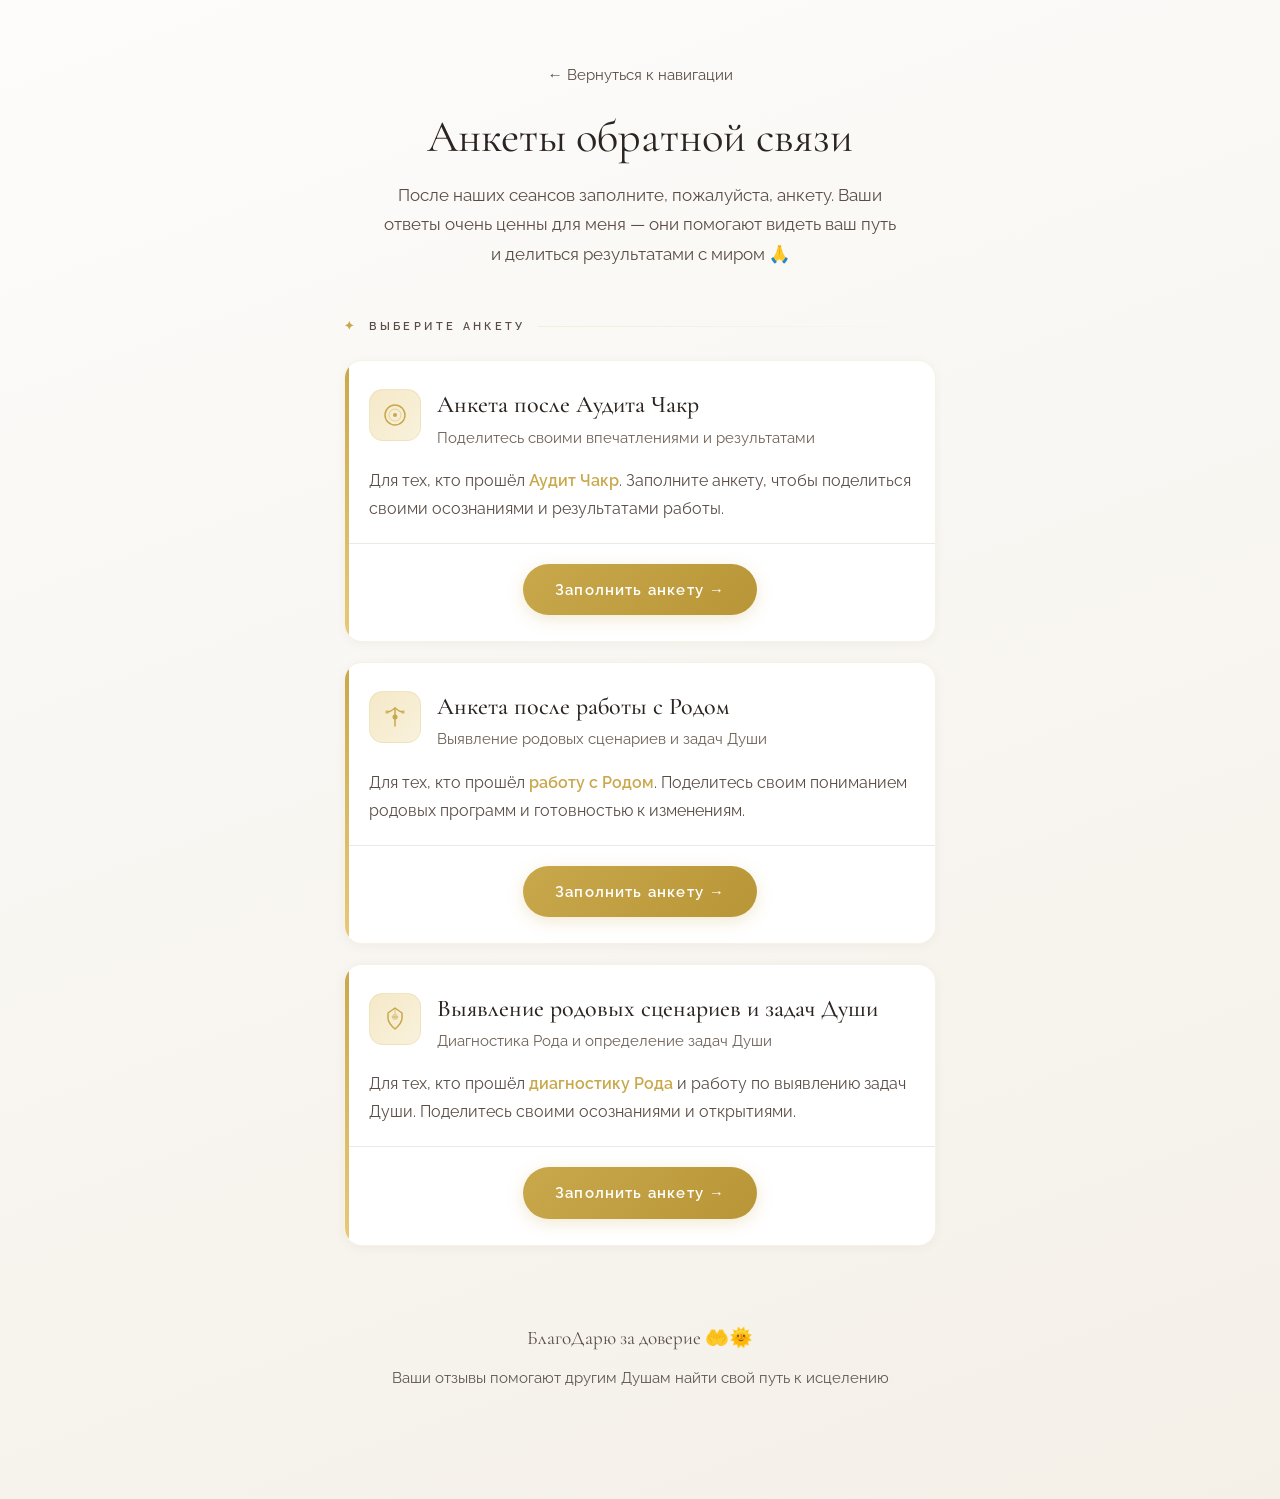
==== commit 1250a5e9: "Крупнее текст и лучше читаемость" ====
--- a/anketa_nav/index.html
+++ b/anketa_nav/index.html
@@ -128,6 +128,7 @@
  * Copyright (c) 2017 Daniel Eden
  */.animated{animation-duration:1s;animation-fill-mode:both}.animated.infinite{animation-iteration-count:infinite}.animated.hinge{animation-duration:2s}.animated.flipOutX,.animated.flipOutY,.animated.bounceIn,.animated.bounceOut{animation-duration:.75s}@keyframes bounce{from,20%,53%,80%,to{animation-timing-function:cubic-bezier(0.215,0.610,0.355,1.000);transform:translate3d(0,0,0)}40%,43%{animation-timing-function:cubic-bezier(0.755,0.050,0.855,0.060);transform:translate3d(0,-30px,0)}70%{animation-timing-function:cubic-bezier(0.755,0.050,0.855,0.060);transform:translate3d(0,-15px,0)}90%{transform:translate3d(0,-4px,0)}}.bounce{animation-name:bounce;transform-origin:center bottom}@keyframes flash{from,50%,to{opacity:1}25%,75%{opacity:0}}.flash{animation-name:flash}@keyframes pulse{from{transform:scale3d(1,1,1)}50%{transform:scale3d(1.05,1.05,1.05)}to{transform:scale3d(1,1,1)}}.pulse{animation-name:pulse}@keyframes rubberBand{from{transform:scale3d(1,1,1)}30%{transform:scale3d(1.25,0.75,1)}40%{transform:scale3d(0.75,1.25,1)}50%{transform:scale3d(1.15,0.85,1)}65%{transform:scale3d(.95,1.05,1)}75%{transform:scale3d(1.05,.95,1)}to{transform:scale3d(1,1,1)}}.rubberBand{animation-name:rubberBand}@keyframes shake{from,to{transform:translate3d(0,0,0)}10%,30%,50%,70%,90%{transform:translate3d(-10px,0,0)}20%,40%,60%,80%{transform:translate3d(10px,0,0)}}.shake{animation-name:shake}@keyframes headShake{0%{transform:translateX(0)}6.5%{transform:translateX(-6px) rotateY(-9deg)}18.5%{transform:translateX(5px) rotateY(7deg)}31.5%{transform:translateX(-3px) rotateY(-5deg)}43.5%{transform:translateX(2px) rotateY(3deg)}50%{transform:translateX(0)}}.headShake{animation-timing-function:ease-in-out;animation-name:headShake}@keyframes swing{20%{transform:rotate3d(0,0,1,15deg)}40%{transform:rotate3d(0,0,1,-10deg)}60%{transform:rotate3d(0,0,1,5deg)}80%{transform:rotate3d(0,0,1,-5deg)}to{transform:rotate3d(0,0,1,0)}}.swing{transform-origin:top center;animation-name:swing}@keyframes tada{from{transform:scale3d(1,1,1)}10%,20%{transform:scale3d(.9,.9,.9) rotate3d(0,0,1,-3deg)}30%,50%,70%,90%{transform:scale3d(1.1,1.1,1.1) rotate3d(0,0,1,3deg)}40%,60%,80%{transform:scale3d(1.1,1.1,1.1) rotate3d(0,0,1,-3deg)}to{transform:scale3d(1,1,1)}}.tada{animation-name:tada}@keyframes wobble{from{transform:none}15%{transform:translate3d(-25%,0,0) rotate3d(0,0,1,-5deg)}30%{transform:translate3d(20%,0,0) rotate3d(0,0,1,3deg)}45%{transform:translate3d(-15%,0,0) rotate3d(0,0,1,-3deg)}60%{transform:translate3d(10%,0,0) rotate3d(0,0,1,2deg)}75%{transform:translate3d(-5%,0,0) rotate3d(0,0,1,-1deg)}to{transform:none}}.wobble{animation-name:wobble}@keyframes jello{from,11.1%,to{transform:none}22.2%{transform:skewX(-12.5deg) skewY(-12.5deg)}33.3%{transform:skewX(6.25deg) skewY(6.25deg)}44.4%{transform:skewX(-3.125deg) skewY(-3.125deg)}55.5%{transform:skewX(1.5625deg) skewY(1.5625deg)}66.6%{transform:skewX(-0.78125deg) skewY(-0.78125deg)}77.7%{transform:skewX(0.390625deg) skewY(0.390625deg)}88.8%{transform:skewX(-0.1953125deg) skewY(-0.1953125deg)}}.jello{animation-name:jello;transform-origin:center}@keyframes bounceIn{from,20%,40%,60%,80%,to{animation-timing-function:cubic-bezier(0.215,0.610,0.355,1.000)}0%{opacity:0;transform:scale3d(.3,.3,.3)}20%{transform:scale3d(1.1,1.1,1.1)}40%{transform:scale3d(.9,.9,.9)}60%{opacity:1;transform:scale3d(1.03,1.03,1.03)}80%{transform:scale3d(.97,.97,.97)}to{opacity:1;transform:scale3d(1,1,1)}}.bounceIn{animation-name:bounceIn}@keyframes bounceInDown{from,60%,75%,90%,to{animation-timing-function:cubic-bezier(0.215,0.610,0.355,1.000)}0%{opacity:0;transform:translate3d(0,-3000px,0)}60%{opacity:1;transform:translate3d(0,25px,0)}75%{transform:translate3d(0,-10px,0)}90%{transform:translate3d(0,5px,0)}to{transform:none}}.bounceInDown:not(.modified){animation-name:bounceInDown}@keyframes bounceInDownModified{from,60%,75%,90%,to{animation-timing-function:cubic-bezier(0.215,0.610,0.355,1.000)}0%{opacity:1}40%{opacity:0;transform:translate3d(0,-3000px,0)}60%{opacity:1;transform:translate3d(0,25px,0)}75%{transform:translate3d(0,-10px,0)}90%{transform:translate3d(0,5px,0)}to{transform:none}}.bounceInDown.modified{animation-name:bounceInDownModified}@keyframes bounceInLeft{from,60%,75%,90%,to{animation-timing-function:cubic-bezier(0.215,0.610,0.355,1.000)}0%{opacity:0;transform:translate3d(-3000px,0,0)}60%{opacity:1;transform:translate3d(25px,0,0)}75%{transform:translate3d(-10px,0,0)}90%{transform:translate3d(5px,0,0)}to{transform:none}}.bounceInLeft:not(.modified){animation-name:bounceInLeft}@keyframes bounceInLeftModified{from,60%,75%,90%,to{animation-timing-function:cubic-bezier(0.215,0.610,0.355,1.000)}0%{opacity:1}40%{opacity:0;transform:translate3d(-3000px,0,0)}60%{opacity:1;transform:translate3d(25px,0,0)}75%{transform:translate3d(-10px,0,0)}90%{transform:translate3d(5px,0,0)}to{transform:none}}.bounceInLeft.modified{animation-name:bounceInLeftModified}@keyframes bounceInRight{from,60%,75%,90%,to{animation-timing-function:cubic-bezier(0.215,0.610,0.355,1.000)}from{opacity:0;transform:translate3d(3000px,0,0)}60%{opacity:1;transform:translate3d(-25px,0,0)}75%{transform:translate3d(10px,0,0)}90%{transform:translate3d(-5px,0,0)}to{transform:none}}.bounceInRight:not(.modified){animation-name:bounceInRight}@keyframes bounceInRightModified{from,60%,75%,90%,to{animation-timing-function:cubic-bezier(0.215,0.610,0.355,1.000)}from{opacity:1}40%{opacity:0;transform:translate3d(3000px,0,0)}60%{opacity:1;transform:translate3d(-25px,0,0)}75%{transform:translate3d(10px,0,0)}90%{transform:translate3d(-5px,0,0)}to{transform:none}}.bounceInRight.modified{animation-name:bounceInRightModified}@keyframes bounceInUp{from,60%,75%,90%,to{animation-timing-function:cubic-bezier(0.215,0.610,0.355,1.000)}from{opacity:0;transform:translate3d(0,3000px,0)}60%{opacity:1;transform:translate3d(0,-20px,0)}75%{transform:translate3d(0,10px,0)}90%{transform:translate3d(0,-5px,0)}to{transform:translate3d(0,0,0)}}.bounceInUp:not(.modified){animation-name:bounceInUp}@keyframes bounceInUpModified{from,60%,75%,90%,to{animation-timing-function:cubic-bezier(0.215,0.610,0.355,1.000)}from{opacity:1}40%{opacity:0;transform:translate3d(0,3000px,0)}60%{opacity:1;transform:translate3d(0,-20px,0)}75%{transform:translate3d(0,10px,0)}90%{transform:translate3d(0,-5px,0)}to{transform:translate3d(0,0,0)}}.bounceInUp.modified{animation-name:bounceInUpModified}@keyframes bounceOut{20%{transform:scale3d(.9,.9,.9)}50%,55%{opacity:1;transform:scale3d(1.1,1.1,1.1)}to{opacity:0;transform:scale3d(.3,.3,.3)}}.bounceOut{animation-name:bounceOut}@keyframes bounceOutDown{20%{transform:translate3d(0,10px,0)}40%,45%{opacity:1;transform:translate3d(0,-20px,0)}to{opacity:0;transform:translate3d(0,2000px,0)}}.bounceOutDown{animation-name:bounceOutDown}@keyframes bounceOutLeft{20%{opacity:1;transform:translate3d(20px,0,0)}to{opacity:0;transform:translate3d(-2000px,0,0)}}.bounceOutLeft{animation-name:bounceOutLeft}@keyframes bounceOutRight{20%{opacity:1;transform:translate3d(-20px,0,0)}to{opacity:0;transform:translate3d(2000px,0,0)}}.bounceOutRight{animation-name:bounceOutRight}@keyframes bounceOutUp{20%{transform:translate3d(0,-10px,0)}40%,45%{opacity:1;transform:translate3d(0,20px,0)}to{opacity:0;transform:translate3d(0,-2000px,0)}}.bounceOutUp{animation-name:bounceOutUp}@keyframes fadeIn{from{opacity:0}to{opacity:1}}.fadeIn{animation-name:fadeIn}@keyframes fadeInDown{from{opacity:0;transform:translate3d(0,-100%,0)}to{opacity:1;transform:none}}.fadeInDown:not(.modified){animation-name:fadeInDown}@keyframes fadeInDownModified{from{opacity:1;transform:none}50%{opacity:0;transform:translate3d(0,-100%,0)}to{opacity:1;transform:none}}.fadeInDown.modified{animation-name:fadeInDownModified}@keyframes fadeInDownBig{from{opacity:0;transform:translate3d(0,-2000px,0)}to{opacity:1;transform:none}}.fadeInDownBig:not(.modified){animation-name:fadeInDownBig}@keyframes fadeInDownBigModified{from{opacity:1;transform:none}50%{opacity:0;transform:translate3d(0,-2000px,0)}to{opacity:1;transform:none}}.fadeInDownBig.modified{animation-name:fadeInDownBigModified}@keyframes fadeInLeft{from{opacity:0;transform:translate3d(-100%,0,0)}to{opacity:1;transform:none}}.fadeInLeft:not(.modified){animation-name:fadeInLeft}@keyframes fadeInLeftModified{from{opacity:1;transform:none}50%{opacity:0;transform:translate3d(-100%,0,0)}to{opacity:1;transform:none}}.fadeInLeft.modified{animation-name:fadeInLeftModified}@keyframes fadeInLeftBig{from{opacity:0;transform:translate3d(-2000px,0,0)}to{opacity:1;transform:none}}.fadeInLeftBig:not(.modified){animation-name:fadeInLeftBig}@keyframes fadeInLeftBigModified{from{opacity:1;transform:none}50%{opacity:0;transform:translate3d(-2000px,0,0)}to{opacity:1;transform:none}}.fadeInLeftBig.modified{animation-name:fadeInLeftBigModified}@keyframes fadeInRight{from{opacity:0;transform:translate3d(100%,0,0)}to{opacity:1;transform:none}}.fadeInRight:not(.modified){animation-name:fadeInRight}@keyframes fadeInRightModified{from{opacity:1;transform:none}50%{opacity:0;transform:translate3d(100%,0,0)}to{opacity:1;transform:none}}.fadeInRight.modified{animation-name:fadeInRightModified}@keyframes fadeInRightBig{from{opacity:0;transform:translate3d(2000px,0,0)}to{opacity:1;transform:none}}.fadeInRightBig:not(.modified){animation-name:fadeInRightBig}@keyframes fadeInRightBigModified{from{opacity:1;transform:none}50%{opacity:0;transform:translate3d(2000px,0,0)}to{opacity:1;transform:none}}.fadeInRightBig.modified{animation-name:fadeInRightBigModified}@keyframes fadeInUp{from{opacity:0;transform:translate3d(0,100%,0)}to{opacity:1;transform:none}}.fadeInUp:not(.modified){animation-name:fadeInUp}@keyframes fadeInUpModified{from{opacity:1;transform:none}50%{opacity:0;transform:translate3d(0,100%,0)}to{opacity:1;transform:none}}.fadeInUp.modified{animation-name:fadeInUpModified}@keyframes fadeInUpBig{from{opacity:0;transform:translate3d(0,2000px,0)}to{opacity:1;transform:none}}.fadeInUpBig:not(.modified){animation-name:fadeInUpBig}@keyframes fadeInUpBigModified{from{transform:none}50%{transform:translate3d(0,2000px,0)}to{transform:none}}.fadeInUpBig.modified{animation-name:fadeInUpBigModified}@keyframes fadeOut{from{opacity:1}to{opacity:0}}.fadeOut{animation-name:fadeOut}@keyframes fadeOutDown{from{opacity:1}to{opacity:0;transform:translate3d(0,100%,0)}}.fadeOutDown{animation-name:fadeOutDown}@keyframes fadeOutDownBig{from{opacity:1}to{opacity:0;transform:translate3d(0,2000px,0)}}.fadeOutDownBig{animation-name:fadeOutDownBig}@keyframes fadeOutLeft{from{opacity:1}to{opacity:0;transform:translate3d(-100%,0,0)}}.fadeOutLeft{animation-name:fadeOutLeft}@keyframes fadeOutLeftBig{from{opacity:1}to{opacity:0;transform:translate3d(-2000px,0,0)}}.fadeOutLeftBig{animation-name:fadeOutLeftBig}@keyframes fadeOutRight{from{opacity:1}to{opacity:0;transform:translate3d(100%,0,0)}}.fadeOutRight{animation-name:fadeOutRight}@keyframes fadeOutRightBig{from{opacity:1}to{opacity:0;transform:translate3d(2000px,0,0)}}.fadeOutRightBig{animation-name:fadeOutRightBig}@keyframes fadeOutUp{from{opacity:1}to{opacity:0;transform:translate3d(0,-100%,0)}}.fadeOutUp{animation-name:fadeOutUp}@keyframes fadeOutUpBig{from{opacity:1}to{opacity:0;transform:translate3d(0,-2000px,0)}}.fadeOutUpBig{animation-name:fadeOutUpBig}@keyframes flip{from{transform:perspective(400px) rotate3d(0,1,0,-360deg);animation-timing-function:ease-out}40%{transform:perspective(400px) translate3d(0,0,150px) rotate3d(0,1,0,-190deg);animation-timing-function:ease-out}50%{transform:perspective(400px) translate3d(0,0,150px) rotate3d(0,1,0,-170deg);animation-timing-function:ease-in}80%{transform:perspective(400px) scale3d(.95,.95,.95);animation-timing-function:ease-in}to{transform:perspective(400px);animation-timing-function:ease-in}}.animated.flip{-webkit-backface-visibility:visible;backface-visibility:visible;animation-name:flip}@keyframes flipInX{from{transform:perspective(400px) rotate3d(1,0,0,90deg);animation-timing-function:ease-in;opacity:0}40%{transform:perspective(400px) rotate3d(1,0,0,-20deg);animation-timing-function:ease-in}60%{transform:perspective(400px) rotate3d(1,0,0,10deg);opacity:1}80%{transform:perspective(400px) rotate3d(1,0,0,-5deg)}to{transform:perspective(400px)}}.flipInX{-webkit-backface-visibility:visible !important;backface-visibility:visible !important;animation-name:flipInX}@keyframes flipInY{from{transform:perspective(400px) rotate3d(0,1,0,90deg);animation-timing-function:ease-in;opacity:0}40%{transform:perspective(400px) rotate3d(0,1,0,-20deg);animation-timing-function:ease-in}60%{transform:perspective(400px) rotate3d(0,1,0,10deg);opacity:1}80%{transform:perspective(400px) rotate3d(0,1,0,-5deg)}to{transform:perspective(400px)}}.flipInY{-webkit-backface-visibility:visible !important;backface-visibility:visible !important;animation-name:flipInY}@keyframes flipOutX{from{transform:perspective(400px)}30%{transform:perspective(400px) rotate3d(1,0,0,-20deg);opacity:1}to{transform:perspective(400px) rotate3d(1,0,0,90deg);opacity:0}}.flipOutX{animation-name:flipOutX;-webkit-backface-visibility:visible !important;backface-visibility:visible !important}@keyframes flipOutY{from{transform:perspective(400px)}30%{transform:perspective(400px) rotate3d(0,1,0,-15deg);opacity:1}to{transform:perspective(400px) rotate3d(0,1,0,90deg);opacity:0}}.flipOutY{-webkit-backface-visibility:visible !important;backface-visibility:visible !important;animation-name:flipOutY}@keyframes lightSpeedIn{from{transform:translate3d(100%,0,0) skewX(-30deg);opacity:0}60%{transform:skewX(20deg);opacity:1}80%{transform:skewX(-5deg);opacity:1}to{transform:none;opacity:1}}.lightSpeedIn:not(.modified){animation-name:lightSpeedIn;animation-timing-function:ease-out}@keyframes lightSpeedInModified{from{transform:none}40%{transform:translate3d(100%,0,0) skewX(-30deg)}60%{transform:skewX(20deg)}80%{transform:skewX(-5deg)}to{transform:none}}.lightSpeedIn.modified{animation-name:lightSpeedInModified;animation-timing-function:ease-out}@keyframes lightSpeedOut{from{opacity:1}to{transform:translate3d(100%,0,0) skewX(30deg);opacity:0}}.lightSpeedOut{animation-name:lightSpeedOut;animation-timing-function:ease-in}@keyframes rotateIn{from{transform-origin:center;transform:rotate3d(0,0,1,-200deg);opacity:0}to{transform-origin:center;transform:none;opacity:1}}.rotateIn:not(.modified){animation-name:rotateIn}@keyframes rotateInModified{from{transform-origin:center;transform:none}50%{transform-origin:center;transform:rotate3d(0,0,1,-200deg)}to{transform-origin:center;transform:none}}.rotateIn.modified{animation-name:rotateInModified}@keyframes rotateInDownLeft{from{transform-origin:left bottom;transform:rotate3d(0,0,1,-45deg);opacity:0}to{transform-origin:left bottom;transform:none;opacity:1}}.rotateInDownLeft:not(.modified){animation-name:rotateInDownLeft}@keyframes rotateInDownLeftModified{from{transform-origin:left bottom;transform:none}50%{transform-origin:left bottom;transform:rotate3d(0,0,1,-45deg)}to{transform-origin:left bottom;transform:none}}.rotateInDownLeft.modified{animation-name:rotateInDownLeftModified}@keyframes rotateInDownRight{from{transform-origin:right bottom;transform:rotate3d(0,0,1,45deg);opacity:0}to{transform-origin:right bottom;transform:none;opacity:1}}.rotateInDownRight:not(.modified){animation-name:rotateInDownRight}@keyframes rotateInDownRightModified{from{transform-origin:right bottom;transform:none}50%{transform-origin:right bottom;transform:rotate3d(0,0,1,45deg)}to{transform-origin:right bottom;transform:none}}.rotateInDownRight.modified{animation-name:rotateInDownRightModified}@keyframes rotateInUpLeft{from{transform-origin:left bottom;transform:rotate3d(0,0,1,45deg);opacity:0}to{transform-origin:left bottom;transform:none;opacity:1}}.rotateInUpLeft:not(.modified){animation-name:rotateInUpLeft}@keyframes rotateInUpLeftModified{from{transform-origin:left bottom;transform:none}50%{transform-origin:left bottom;transform:rotate3d(0,0,1,45deg)}to{transform-origin:left bottom;transform:none}}.rotateInUpLeft.modified{animation-name:rotateInUpLeftModified}@keyframes rotateInUpRight{from{transform-origin:right bottom;transform:rotate3d(0,0,1,-90deg);opacity:0}to{transform-origin:right bottom;transform:none;opacity:1}}.rotateInUpRight:not(.modified){animation-name:rotateInUpRight}@keyframes rotateInUpRightModified{from{transform-origin:right bottom;transform:none}50%{transform-origin:right bottom;transform:rotate3d(0,0,1,-90deg)}to{transform-origin:right bottom;transform:none}}.rotateInUpRight.modified{animation-name:rotateInUpRightModified}@keyframes rotateOut{from{transform-origin:center;opacity:1}to{transform-origin:center;transform:rotate3d(0,0,1,200deg);opacity:0}}.rotateOut{animation-name:rotateOut}@keyframes rotateOutDownLeft{from{transform-origin:left bottom;opacity:1}to{transform-origin:left bottom;transform:rotate3d(0,0,1,45deg);opacity:0}}.rotateOutDownLeft{animation-name:rotateOutDownLeft}@keyframes rotateOutDownRight{from{transform-origin:right bottom;opacity:1}to{transform-origin:right bottom;transform:rotate3d(0,0,1,-45deg);opacity:0}}.rotateOutDownRight{animation-name:rotateOutDownRight}@keyframes rotateOutUpLeft{from{transform-origin:left bottom;opacity:1}to{transform-origin:left bottom;transform:rotate3d(0,0,1,-45deg);opacity:0}}.rotateOutUpLeft{animation-name:rotateOutUpLeft}@keyframes rotateOutUpRight{from{transform-origin:right bottom;opacity:1}to{transform-origin:right bottom;transform:rotate3d(0,0,1,90deg);opacity:0}}.rotateOutUpRight{animation-name:rotateOutUpRight}@keyframes hinge{0%{transform-origin:top left;animation-timing-function:ease-in-out}20%,60%{transform:rotate3d(0,0,1,80deg);transform-origin:top left;animation-timing-function:ease-in-out}40%,80%{transform:rotate3d(0,0,1,60deg);transform-origin:top left;animation-timing-function:ease-in-out;opacity:1}to{transform:translate3d(0,700px,0);opacity:0}}.hinge{animation-name:hinge}@keyframes jackInTheBox{from{opacity:0;transform:scale(0.1) rotate(30deg);transform-origin:center bottom}50%{transform:rotate(-10deg)}70%{transform:rotate(3deg)}to{opacity:1;transform:scale(1)}}.jackInTheBox{animation-name:jackInTheBox}@keyframes rollIn{from{opacity:0;transform:translate3d(-100%,0,0) rotate3d(0,0,1,-120deg)}to{opacity:1;transform:none}}.rollIn:not(.modified){animation-name:rollIn}@keyframes rollInModified{from{transform:none}50%{transform:translate3d(-100%,0,0) rotate3d(0,0,1,-120deg)}to{transform:none}}.rollIn.modified{animation-name:rollInModified}@keyframes rollOut{from{opacity:1}to{opacity:0;transform:translate3d(100%,0,0) rotate3d(0,0,1,120deg)}}.rollOut{animation-name:rollOut}@keyframes zoomIn{from{opacity:0;transform:scale3d(.3,.3,.3)}50%{opacity:1}}.zoomIn:not(.modified){animation-name:zoomIn}@keyframes zoomInModified{50%{transform:scale3d(.3,.3,.3)}}.zoomIn.modified{animation-name:zoomInModified}@keyframes zoomToIn{from{opacity:0;transform:scale3d(1.7,1.7,1.7);animation-timing-function:ease-out}30%{opacity:0}100%{opacity:1}}.zoomToIn:not(.modified){animation-name:zoomToIn}@keyframes zoomToInModified{50%{transform:scale3d(1.7,1.7,1.7);animation-timing-function:ease-out}}.zoomToIn.modified{animation-name:zoomToInModified}@keyframes zoomInDown{from{opacity:0;transform:scale3d(.1,.1,.1) translate3d(0,-1000px,0);animation-timing-function:cubic-bezier(0.550,0.055,0.675,0.190)}60%{opacity:1;transform:scale3d(.475,.475,.475) translate3d(0,60px,0);animation-timing-function:cubic-bezier(0.175,0.885,0.320,1)}}.zoomInDown:not(.modified){animation-name:zoomInDown}@keyframes zoomInDownModified{from{opacity:1}45%{opacity:0;transform:scale3d(.1,.1,.1) translate3d(0,-1000px,0);animation-timing-function:cubic-bezier(0.550,0.055,0.675,0.190)}90%{opacity:1;transform:scale3d(.475,.475,.475) translate3d(0,60px,0);animation-timing-function:cubic-bezier(0.175,0.885,0.320,1)}}.zoomInDown.modified{animation-name:zoomInDownModified}@keyframes zoomInLeft{from{opacity:0;transform:scale3d(.1,.1,.1) translate3d(-1000px,0,0);animation-timing-function:cubic-bezier(0.550,0.055,0.675,0.190)}60%{opacity:1;transform:scale3d(.475,.475,.475) translate3d(10px,0,0);animation-timing-function:cubic-bezier(0.175,0.885,0.320,1)}}.zoomInLeft:not(.modified){animation-name:zoomInLeft}@keyframes zoomInLeftModified{from{opacity:1}45%{opacity:0;transform:scale3d(.1,.1,.1) translate3d(-1000px,0,0);animation-timing-function:cubic-bezier(0.550,0.055,0.675,0.190)}90%{opacity:1;transform:scale3d(.475,.475,.475) translate3d(10px,0,0);animation-timing-function:cubic-bezier(0.175,0.885,0.320,1)}}.zoomInLeft.modified{animation-name:zoomInLeftModified}@keyframes zoomInRight{from{opacity:0;transform:scale3d(.1,.1,.1) translate3d(1000px,0,0);animation-timing-function:cubic-bezier(0.550,0.055,0.675,0.190)}60%{opacity:1;transform:scale3d(.475,.475,.475) translate3d(-10px,0,0);animation-timing-function:cubic-bezier(0.175,0.885,0.320,1)}}.zoomInRight:not(.modified){animation-name:zoomInRight}@keyframes zoomInRightModified{from{opacity:1}45%{opacity:0;transform:scale3d(.1,.1,.1) translate3d(1000px,0,0);animation-timing-function:cubic-bezier(0.550,0.055,0.675,0.190)}90%{opacity:1;transform:scale3d(.475,.475,.475) translate3d(-10px,0,0);animation-timing-function:cubic-bezier(0.175,0.885,0.320,1)}}.zoomInRight.modified{animation-name:zoomInRightModified}@keyframes zoomInUp{from{opacity:0;transform:scale3d(.1,.1,.1) translate3d(0,1000px,0);animation-timing-function:cubic-bezier(0.550,0.055,0.675,0.190)}60%{opacity:1;transform:scale3d(.475,.475,.475) translate3d(0,-60px,0);animation-timing-function:cubic-bezier(0.175,0.885,0.320,1)}}.zoomInUp:not(.modified){animation-name:zoomInUp}@keyframes zoomInUpModified{from{opacity:1}45%{opacity:0;transform:scale3d(.1,.1,.1) translate3d(0,1000px,0);animation-timing-function:cubic-bezier(0.550,0.055,0.675,0.190)}90%{opacity:1;transform:scale3d(.475,.475,.475) translate3d(0,-60px,0);animation-timing-function:cubic-bezier(0.175,0.885,0.320,1)}}.zoomInUp.modified{animation-name:zoomInUpModified}@keyframes zoomOut{from{opacity:1}50%{opacity:0;transform:scale3d(.3,.3,.3)}to{opacity:0}}.zoomOut{animation-name:zoomOut}@keyframes zoomOutDown{40%{opacity:1;transform:scale3d(.475,.475,.475) translate3d(0,-60px,0);animation-timing-function:cubic-bezier(0.550,0.055,0.675,0.190)}to{opacity:0;transform:scale3d(.1,.1,.1) translate3d(0,2000px,0);transform-origin:center bottom;animation-timing-function:cubic-bezier(0.175,0.885,0.320,1)}}.zoomOutDown{animation-name:zoomOutDown}@keyframes zoomOutLeft{40%{opacity:1;transform:scale3d(.475,.475,.475) translate3d(42px,0,0)}to{opacity:0;transform:scale(.1) translate3d(-2000px,0,0);transform-origin:left center}}.zoomOutLeft{animation-name:zoomOutLeft}@keyframes zoomOutRight{40%{opacity:1;transform:scale3d(.475,.475,.475) translate3d(-42px,0,0)}to{opacity:0;transform:scale(.1) translate3d(2000px,0,0);transform-origin:right center}}.zoomOutRight{animation-name:zoomOutRight}@keyframes zoomOutUp{40%{opacity:1;transform:scale3d(.475,.475,.475) translate3d(0,60px,0);animation-timing-function:cubic-bezier(0.550,0.055,0.675,0.190)}to{opacity:0;transform:scale3d(.1,.1,.1) translate3d(0,-2000px,0);transform-origin:center bottom;animation-timing-function:cubic-bezier(0.175,0.885,0.320,1)}}.zoomOutUp{animation-name:zoomOutUp}@keyframes slideInDown{from{transform:translate3d(0,-100%,0)}to{transform:translate3d(0,0,0)}}.slideInDown:not(.modified){animation-name:slideInDown}@keyframes slideInDownModified{from{transform:translate3d(0,0,0)}50%{transform:translate3d(0,-100%,0)}to{transform:translate3d(0,0,0)}}.slideInDown.modified{animation-name:slideInDownModified}@keyframes slideInLeft{from{transform:translate3d(-100%,0,0)}to{transform:translate3d(0,0,0)}}.slideInLeft:not(.modified){animation-name:slideInLeft}@keyframes slideInLeftModified{from{transform:translate3d(0,0,0)}50%{transform:translate3d(-100%,0,0)}to{transform:translate3d(0,0,0)}}.slideInLeft.modified{animation-name:slideInLeftModified}@keyframes slideInRight{from{transform:translate3d(100%,0,0)}to{transform:translate3d(0,0,0)}}.slideInRight:not(.modified){animation-name:slideInRight}@keyframes slideInRightModified{from{transform:translate3d(0,0,0)}50%{transform:translate3d(100%,0,0)}to{transform:translate3d(0,0,0)}}.slideInRight.modified{animation-name:slideInRightModified}@keyframes slideInUp{from{transform:translate3d(0,100%,0)}to{transform:translate3d(0,0,0)}}.slideInUp:not(.modified){animation-name:slideInUp}@keyframes slideInUpModified{from{transform:translate3d(0,0,0)}50%{transform:translate3d(0,100%,0)}to{transform:translate3d(0,0,0)}}.slideInUp.modified{animation-name:slideInUpModified}@keyframes slideOutDown{from{transform:translate3d(0,0,0)}to{visibility:hidden;transform:translate3d(0,100%,0)}}.slideOutDown{animation-name:slideOutDown}@keyframes slideOutLeft{from{transform:translate3d(0,0,0)}to{visibility:hidden;transform:translate3d(-100%,0,0)}}.slideOutLeft{animation-name:slideOutLeft}@keyframes slideOutRight{from{transform:translate3d(0,0,0)}to{visibility:hidden;transform:translate3d(100%,0,0)}}.slideOutRight{animation-name:slideOutRight}@keyframes slideOutUp{from{transform:translate3d(0,0,0)}to{visibility:hidden;transform:translate3d(0,-100%,0)}}.slideOutUp{animation-name:slideOutUp}</style>
 <style>.bitrix-footer{display:flex;min-height:48px;align-items:center;justify-content:center;flex-wrap:wrap;flex-shrink:0;padding:16px 12px 20px;background:#242424}.bitrix-footer,.bitrix-footer *,.bitrix-footer :after,.bitrix-footer :before{box-sizing:border-box}.bitrix-footer-text{display:block;width:100%}.bitrix-footer-link{margin:0}.bitrix-footer-link,.bitrix-footer-terms,.bitrix-footer-text,a.bitrix-footer-link,a.bitrix-footer-link:visited{color:#919191;font:12px/14px var(--ui-font-family-secondary,var(--ui-font-family-open-sans));font-weight:var(--ui-font-weight-regular,400);text-align:center}a.bitrix-footer-link,a.bitrix-footer-link:visited{transition:all .18s ease;border-bottom:1px solid #919191;text-decoration:none}a.bitrix-footer-link:hover{color:#fff;border-bottom-color:#fff;text-decoration:none}.bitrix-footer-seo{margin-bottom:10px!important}.bitrix-footer-seo img{display:inline-block;width:auto;max-width:none;height:auto;margin:0 3px;vertical-align:middle}.bitrix-footer-terms{display:flex;align-items:center;justify-content:center;gap:5px}.bitrix-footer-hint,.bitrix-footer-link-report{margin:0}.bitrix-footer-hint.ui-hint{flex:0 0 auto;width:13px;height:13px;line-height:13px}.bitrix-footer-hint.ui-hint .ui-hint-icon{display:inline-flex;align-items:center;justify-content:center;--ui-icon-set__icon-size:13px;--ui-icon-set__icon-color:#fff;margin:0!important}</style>
+<link rel="stylesheet" href="../css/custom.css">
 </head>
 <body class="landing-page-transition" data-landing-id="563">
 <main class="w-100 landing-public-mode" id="landing-main-content" tabindex="-1" data-testid="pub-main">
--- a/css/custom.css
+++ b/css/custom.css
@@ -0,0 +1,11 @@
+/* Улучшения читаемости (поверх оригинального дизайна) */
+/* Битрикс задавал базовый размер 14px, а дизайн рассчитан на rem от 16px */
+html{font-size:16px !important}
+/* Чуть темнее второстепенный текст — лучше контраст на кремовом фоне */
+html:root{--text-light:#6e6156}
+/* Мелкие подписи и метки */
+.section-header-line{font-size:.8rem}
+.badge{font-size:.7rem}
+.pill{font-size:.8rem}
+/* Боковая навигация чуть шире, чтобы пункты не переносились */
+@media (min-width:1024px){.sidebar{width:270px !important;flex:0 0 270px !important;min-width:270px}}
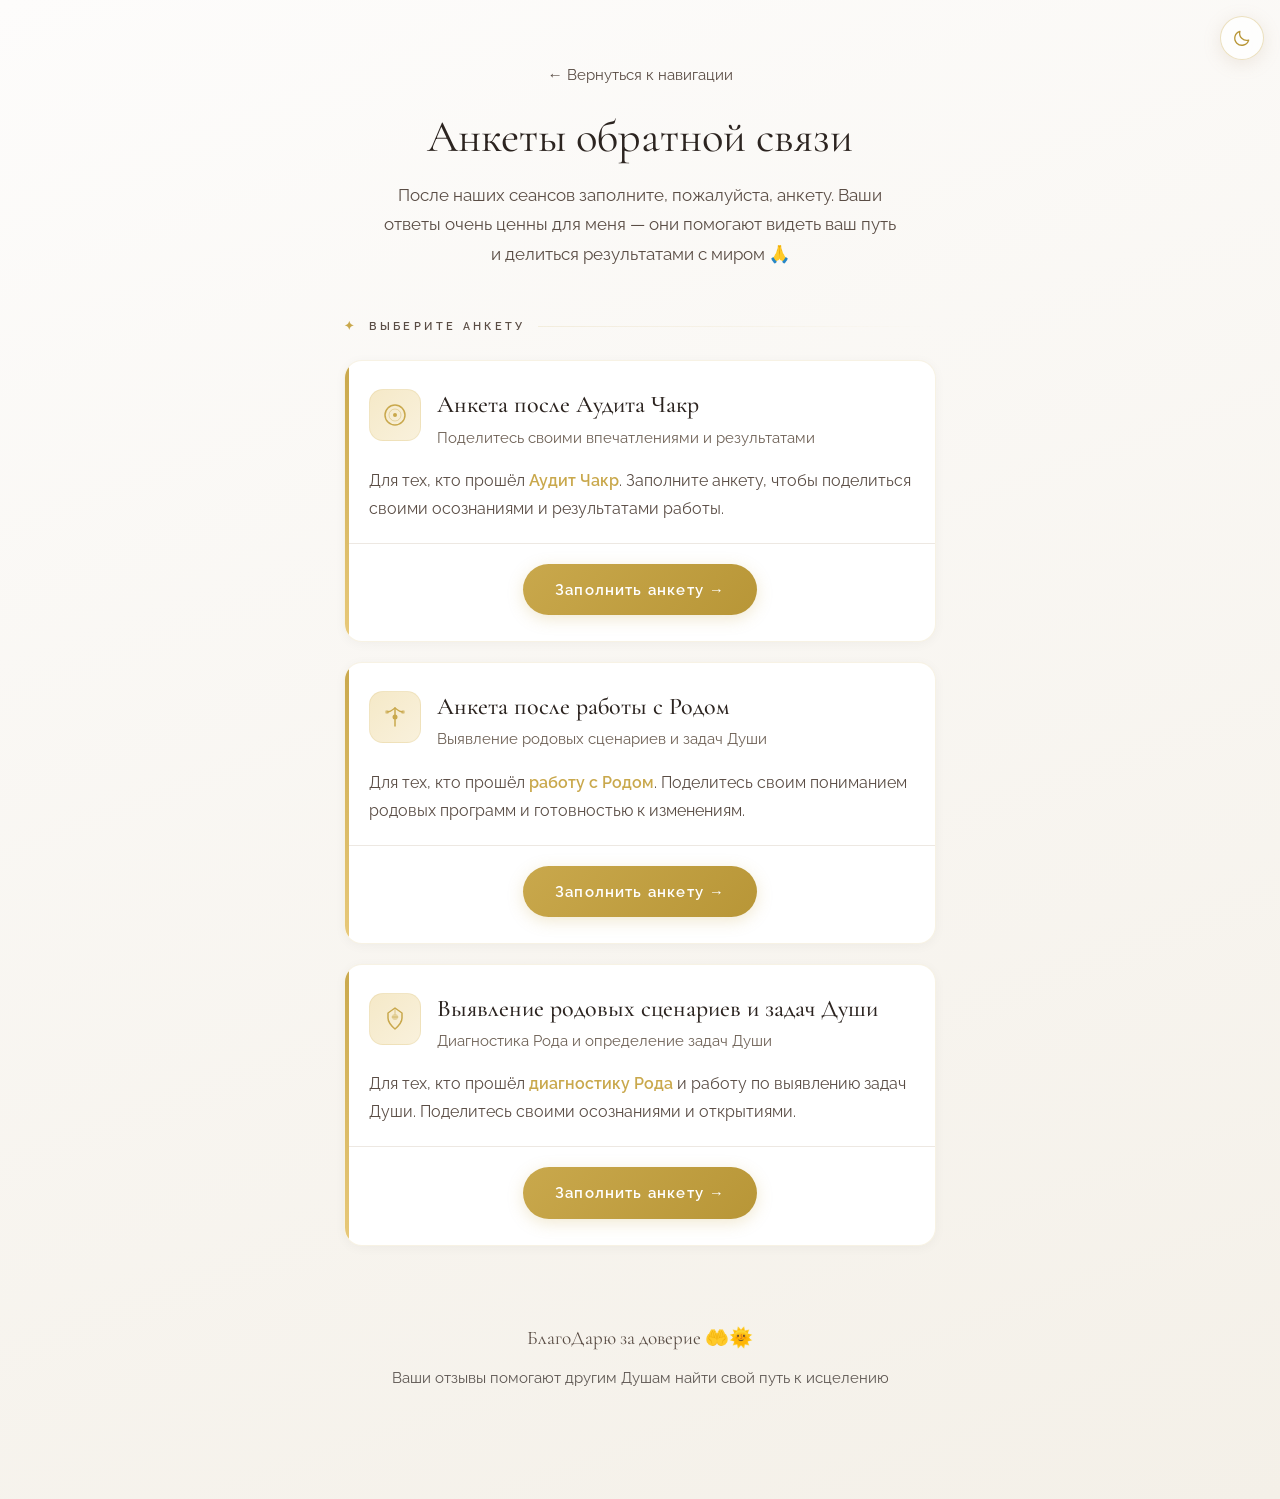
==== commit c33fb59f: "Ночная тема и переключатель" ====
--- a/anketa_nav/index.html
+++ b/anketa_nav/index.html
@@ -129,6 +129,9 @@
  */.animated{animation-duration:1s;animation-fill-mode:both}.animated.infinite{animation-iteration-count:infinite}.animated.hinge{animation-duration:2s}.animated.flipOutX,.animated.flipOutY,.animated.bounceIn,.animated.bounceOut{animation-duration:.75s}@keyframes bounce{from,20%,53%,80%,to{animation-timing-function:cubic-bezier(0.215,0.610,0.355,1.000);transform:translate3d(0,0,0)}40%,43%{animation-timing-function:cubic-bezier(0.755,0.050,0.855,0.060);transform:translate3d(0,-30px,0)}70%{animation-timing-function:cubic-bezier(0.755,0.050,0.855,0.060);transform:translate3d(0,-15px,0)}90%{transform:translate3d(0,-4px,0)}}.bounce{animation-name:bounce;transform-origin:center bottom}@keyframes flash{from,50%,to{opacity:1}25%,75%{opacity:0}}.flash{animation-name:flash}@keyframes pulse{from{transform:scale3d(1,1,1)}50%{transform:scale3d(1.05,1.05,1.05)}to{transform:scale3d(1,1,1)}}.pulse{animation-name:pulse}@keyframes rubberBand{from{transform:scale3d(1,1,1)}30%{transform:scale3d(1.25,0.75,1)}40%{transform:scale3d(0.75,1.25,1)}50%{transform:scale3d(1.15,0.85,1)}65%{transform:scale3d(.95,1.05,1)}75%{transform:scale3d(1.05,.95,1)}to{transform:scale3d(1,1,1)}}.rubberBand{animation-name:rubberBand}@keyframes shake{from,to{transform:translate3d(0,0,0)}10%,30%,50%,70%,90%{transform:translate3d(-10px,0,0)}20%,40%,60%,80%{transform:translate3d(10px,0,0)}}.shake{animation-name:shake}@keyframes headShake{0%{transform:translateX(0)}6.5%{transform:translateX(-6px) rotateY(-9deg)}18.5%{transform:translateX(5px) rotateY(7deg)}31.5%{transform:translateX(-3px) rotateY(-5deg)}43.5%{transform:translateX(2px) rotateY(3deg)}50%{transform:translateX(0)}}.headShake{animation-timing-function:ease-in-out;animation-name:headShake}@keyframes swing{20%{transform:rotate3d(0,0,1,15deg)}40%{transform:rotate3d(0,0,1,-10deg)}60%{transform:rotate3d(0,0,1,5deg)}80%{transform:rotate3d(0,0,1,-5deg)}to{transform:rotate3d(0,0,1,0)}}.swing{transform-origin:top center;animation-name:swing}@keyframes tada{from{transform:scale3d(1,1,1)}10%,20%{transform:scale3d(.9,.9,.9) rotate3d(0,0,1,-3deg)}30%,50%,70%,90%{transform:scale3d(1.1,1.1,1.1) rotate3d(0,0,1,3deg)}40%,60%,80%{transform:scale3d(1.1,1.1,1.1) rotate3d(0,0,1,-3deg)}to{transform:scale3d(1,1,1)}}.tada{animation-name:tada}@keyframes wobble{from{transform:none}15%{transform:translate3d(-25%,0,0) rotate3d(0,0,1,-5deg)}30%{transform:translate3d(20%,0,0) rotate3d(0,0,1,3deg)}45%{transform:translate3d(-15%,0,0) rotate3d(0,0,1,-3deg)}60%{transform:translate3d(10%,0,0) rotate3d(0,0,1,2deg)}75%{transform:translate3d(-5%,0,0) rotate3d(0,0,1,-1deg)}to{transform:none}}.wobble{animation-name:wobble}@keyframes jello{from,11.1%,to{transform:none}22.2%{transform:skewX(-12.5deg) skewY(-12.5deg)}33.3%{transform:skewX(6.25deg) skewY(6.25deg)}44.4%{transform:skewX(-3.125deg) skewY(-3.125deg)}55.5%{transform:skewX(1.5625deg) skewY(1.5625deg)}66.6%{transform:skewX(-0.78125deg) skewY(-0.78125deg)}77.7%{transform:skewX(0.390625deg) skewY(0.390625deg)}88.8%{transform:skewX(-0.1953125deg) skewY(-0.1953125deg)}}.jello{animation-name:jello;transform-origin:center}@keyframes bounceIn{from,20%,40%,60%,80%,to{animation-timing-function:cubic-bezier(0.215,0.610,0.355,1.000)}0%{opacity:0;transform:scale3d(.3,.3,.3)}20%{transform:scale3d(1.1,1.1,1.1)}40%{transform:scale3d(.9,.9,.9)}60%{opacity:1;transform:scale3d(1.03,1.03,1.03)}80%{transform:scale3d(.97,.97,.97)}to{opacity:1;transform:scale3d(1,1,1)}}.bounceIn{animation-name:bounceIn}@keyframes bounceInDown{from,60%,75%,90%,to{animation-timing-function:cubic-bezier(0.215,0.610,0.355,1.000)}0%{opacity:0;transform:translate3d(0,-3000px,0)}60%{opacity:1;transform:translate3d(0,25px,0)}75%{transform:translate3d(0,-10px,0)}90%{transform:translate3d(0,5px,0)}to{transform:none}}.bounceInDown:not(.modified){animation-name:bounceInDown}@keyframes bounceInDownModified{from,60%,75%,90%,to{animation-timing-function:cubic-bezier(0.215,0.610,0.355,1.000)}0%{opacity:1}40%{opacity:0;transform:translate3d(0,-3000px,0)}60%{opacity:1;transform:translate3d(0,25px,0)}75%{transform:translate3d(0,-10px,0)}90%{transform:translate3d(0,5px,0)}to{transform:none}}.bounceInDown.modified{animation-name:bounceInDownModified}@keyframes bounceInLeft{from,60%,75%,90%,to{animation-timing-function:cubic-bezier(0.215,0.610,0.355,1.000)}0%{opacity:0;transform:translate3d(-3000px,0,0)}60%{opacity:1;transform:translate3d(25px,0,0)}75%{transform:translate3d(-10px,0,0)}90%{transform:translate3d(5px,0,0)}to{transform:none}}.bounceInLeft:not(.modified){animation-name:bounceInLeft}@keyframes bounceInLeftModified{from,60%,75%,90%,to{animation-timing-function:cubic-bezier(0.215,0.610,0.355,1.000)}0%{opacity:1}40%{opacity:0;transform:translate3d(-3000px,0,0)}60%{opacity:1;transform:translate3d(25px,0,0)}75%{transform:translate3d(-10px,0,0)}90%{transform:translate3d(5px,0,0)}to{transform:none}}.bounceInLeft.modified{animation-name:bounceInLeftModified}@keyframes bounceInRight{from,60%,75%,90%,to{animation-timing-function:cubic-bezier(0.215,0.610,0.355,1.000)}from{opacity:0;transform:translate3d(3000px,0,0)}60%{opacity:1;transform:translate3d(-25px,0,0)}75%{transform:translate3d(10px,0,0)}90%{transform:translate3d(-5px,0,0)}to{transform:none}}.bounceInRight:not(.modified){animation-name:bounceInRight}@keyframes bounceInRightModified{from,60%,75%,90%,to{animation-timing-function:cubic-bezier(0.215,0.610,0.355,1.000)}from{opacity:1}40%{opacity:0;transform:translate3d(3000px,0,0)}60%{opacity:1;transform:translate3d(-25px,0,0)}75%{transform:translate3d(10px,0,0)}90%{transform:translate3d(-5px,0,0)}to{transform:none}}.bounceInRight.modified{animation-name:bounceInRightModified}@keyframes bounceInUp{from,60%,75%,90%,to{animation-timing-function:cubic-bezier(0.215,0.610,0.355,1.000)}from{opacity:0;transform:translate3d(0,3000px,0)}60%{opacity:1;transform:translate3d(0,-20px,0)}75%{transform:translate3d(0,10px,0)}90%{transform:translate3d(0,-5px,0)}to{transform:translate3d(0,0,0)}}.bounceInUp:not(.modified){animation-name:bounceInUp}@keyframes bounceInUpModified{from,60%,75%,90%,to{animation-timing-function:cubic-bezier(0.215,0.610,0.355,1.000)}from{opacity:1}40%{opacity:0;transform:translate3d(0,3000px,0)}60%{opacity:1;transform:translate3d(0,-20px,0)}75%{transform:translate3d(0,10px,0)}90%{transform:translate3d(0,-5px,0)}to{transform:translate3d(0,0,0)}}.bounceInUp.modified{animation-name:bounceInUpModified}@keyframes bounceOut{20%{transform:scale3d(.9,.9,.9)}50%,55%{opacity:1;transform:scale3d(1.1,1.1,1.1)}to{opacity:0;transform:scale3d(.3,.3,.3)}}.bounceOut{animation-name:bounceOut}@keyframes bounceOutDown{20%{transform:translate3d(0,10px,0)}40%,45%{opacity:1;transform:translate3d(0,-20px,0)}to{opacity:0;transform:translate3d(0,2000px,0)}}.bounceOutDown{animation-name:bounceOutDown}@keyframes bounceOutLeft{20%{opacity:1;transform:translate3d(20px,0,0)}to{opacity:0;transform:translate3d(-2000px,0,0)}}.bounceOutLeft{animation-name:bounceOutLeft}@keyframes bounceOutRight{20%{opacity:1;transform:translate3d(-20px,0,0)}to{opacity:0;transform:translate3d(2000px,0,0)}}.bounceOutRight{animation-name:bounceOutRight}@keyframes bounceOutUp{20%{transform:translate3d(0,-10px,0)}40%,45%{opacity:1;transform:translate3d(0,20px,0)}to{opacity:0;transform:translate3d(0,-2000px,0)}}.bounceOutUp{animation-name:bounceOutUp}@keyframes fadeIn{from{opacity:0}to{opacity:1}}.fadeIn{animation-name:fadeIn}@keyframes fadeInDown{from{opacity:0;transform:translate3d(0,-100%,0)}to{opacity:1;transform:none}}.fadeInDown:not(.modified){animation-name:fadeInDown}@keyframes fadeInDownModified{from{opacity:1;transform:none}50%{opacity:0;transform:translate3d(0,-100%,0)}to{opacity:1;transform:none}}.fadeInDown.modified{animation-name:fadeInDownModified}@keyframes fadeInDownBig{from{opacity:0;transform:translate3d(0,-2000px,0)}to{opacity:1;transform:none}}.fadeInDownBig:not(.modified){animation-name:fadeInDownBig}@keyframes fadeInDownBigModified{from{opacity:1;transform:none}50%{opacity:0;transform:translate3d(0,-2000px,0)}to{opacity:1;transform:none}}.fadeInDownBig.modified{animation-name:fadeInDownBigModified}@keyframes fadeInLeft{from{opacity:0;transform:translate3d(-100%,0,0)}to{opacity:1;transform:none}}.fadeInLeft:not(.modified){animation-name:fadeInLeft}@keyframes fadeInLeftModified{from{opacity:1;transform:none}50%{opacity:0;transform:translate3d(-100%,0,0)}to{opacity:1;transform:none}}.fadeInLeft.modified{animation-name:fadeInLeftModified}@keyframes fadeInLeftBig{from{opacity:0;transform:translate3d(-2000px,0,0)}to{opacity:1;transform:none}}.fadeInLeftBig:not(.modified){animation-name:fadeInLeftBig}@keyframes fadeInLeftBigModified{from{opacity:1;transform:none}50%{opacity:0;transform:translate3d(-2000px,0,0)}to{opacity:1;transform:none}}.fadeInLeftBig.modified{animation-name:fadeInLeftBigModified}@keyframes fadeInRight{from{opacity:0;transform:translate3d(100%,0,0)}to{opacity:1;transform:none}}.fadeInRight:not(.modified){animation-name:fadeInRight}@keyframes fadeInRightModified{from{opacity:1;transform:none}50%{opacity:0;transform:translate3d(100%,0,0)}to{opacity:1;transform:none}}.fadeInRight.modified{animation-name:fadeInRightModified}@keyframes fadeInRightBig{from{opacity:0;transform:translate3d(2000px,0,0)}to{opacity:1;transform:none}}.fadeInRightBig:not(.modified){animation-name:fadeInRightBig}@keyframes fadeInRightBigModified{from{opacity:1;transform:none}50%{opacity:0;transform:translate3d(2000px,0,0)}to{opacity:1;transform:none}}.fadeInRightBig.modified{animation-name:fadeInRightBigModified}@keyframes fadeInUp{from{opacity:0;transform:translate3d(0,100%,0)}to{opacity:1;transform:none}}.fadeInUp:not(.modified){animation-name:fadeInUp}@keyframes fadeInUpModified{from{opacity:1;transform:none}50%{opacity:0;transform:translate3d(0,100%,0)}to{opacity:1;transform:none}}.fadeInUp.modified{animation-name:fadeInUpModified}@keyframes fadeInUpBig{from{opacity:0;transform:translate3d(0,2000px,0)}to{opacity:1;transform:none}}.fadeInUpBig:not(.modified){animation-name:fadeInUpBig}@keyframes fadeInUpBigModified{from{transform:none}50%{transform:translate3d(0,2000px,0)}to{transform:none}}.fadeInUpBig.modified{animation-name:fadeInUpBigModified}@keyframes fadeOut{from{opacity:1}to{opacity:0}}.fadeOut{animation-name:fadeOut}@keyframes fadeOutDown{from{opacity:1}to{opacity:0;transform:translate3d(0,100%,0)}}.fadeOutDown{animation-name:fadeOutDown}@keyframes fadeOutDownBig{from{opacity:1}to{opacity:0;transform:translate3d(0,2000px,0)}}.fadeOutDownBig{animation-name:fadeOutDownBig}@keyframes fadeOutLeft{from{opacity:1}to{opacity:0;transform:translate3d(-100%,0,0)}}.fadeOutLeft{animation-name:fadeOutLeft}@keyframes fadeOutLeftBig{from{opacity:1}to{opacity:0;transform:translate3d(-2000px,0,0)}}.fadeOutLeftBig{animation-name:fadeOutLeftBig}@keyframes fadeOutRight{from{opacity:1}to{opacity:0;transform:translate3d(100%,0,0)}}.fadeOutRight{animation-name:fadeOutRight}@keyframes fadeOutRightBig{from{opacity:1}to{opacity:0;transform:translate3d(2000px,0,0)}}.fadeOutRightBig{animation-name:fadeOutRightBig}@keyframes fadeOutUp{from{opacity:1}to{opacity:0;transform:translate3d(0,-100%,0)}}.fadeOutUp{animation-name:fadeOutUp}@keyframes fadeOutUpBig{from{opacity:1}to{opacity:0;transform:translate3d(0,-2000px,0)}}.fadeOutUpBig{animation-name:fadeOutUpBig}@keyframes flip{from{transform:perspective(400px) rotate3d(0,1,0,-360deg);animation-timing-function:ease-out}40%{transform:perspective(400px) translate3d(0,0,150px) rotate3d(0,1,0,-190deg);animation-timing-function:ease-out}50%{transform:perspective(400px) translate3d(0,0,150px) rotate3d(0,1,0,-170deg);animation-timing-function:ease-in}80%{transform:perspective(400px) scale3d(.95,.95,.95);animation-timing-function:ease-in}to{transform:perspective(400px);animation-timing-function:ease-in}}.animated.flip{-webkit-backface-visibility:visible;backface-visibility:visible;animation-name:flip}@keyframes flipInX{from{transform:perspective(400px) rotate3d(1,0,0,90deg);animation-timing-function:ease-in;opacity:0}40%{transform:perspective(400px) rotate3d(1,0,0,-20deg);animation-timing-function:ease-in}60%{transform:perspective(400px) rotate3d(1,0,0,10deg);opacity:1}80%{transform:perspective(400px) rotate3d(1,0,0,-5deg)}to{transform:perspective(400px)}}.flipInX{-webkit-backface-visibility:visible !important;backface-visibility:visible !important;animation-name:flipInX}@keyframes flipInY{from{transform:perspective(400px) rotate3d(0,1,0,90deg);animation-timing-function:ease-in;opacity:0}40%{transform:perspective(400px) rotate3d(0,1,0,-20deg);animation-timing-function:ease-in}60%{transform:perspective(400px) rotate3d(0,1,0,10deg);opacity:1}80%{transform:perspective(400px) rotate3d(0,1,0,-5deg)}to{transform:perspective(400px)}}.flipInY{-webkit-backface-visibility:visible !important;backface-visibility:visible !important;animation-name:flipInY}@keyframes flipOutX{from{transform:perspective(400px)}30%{transform:perspective(400px) rotate3d(1,0,0,-20deg);opacity:1}to{transform:perspective(400px) rotate3d(1,0,0,90deg);opacity:0}}.flipOutX{animation-name:flipOutX;-webkit-backface-visibility:visible !important;backface-visibility:visible !important}@keyframes flipOutY{from{transform:perspective(400px)}30%{transform:perspective(400px) rotate3d(0,1,0,-15deg);opacity:1}to{transform:perspective(400px) rotate3d(0,1,0,90deg);opacity:0}}.flipOutY{-webkit-backface-visibility:visible !important;backface-visibility:visible !important;animation-name:flipOutY}@keyframes lightSpeedIn{from{transform:translate3d(100%,0,0) skewX(-30deg);opacity:0}60%{transform:skewX(20deg);opacity:1}80%{transform:skewX(-5deg);opacity:1}to{transform:none;opacity:1}}.lightSpeedIn:not(.modified){animation-name:lightSpeedIn;animation-timing-function:ease-out}@keyframes lightSpeedInModified{from{transform:none}40%{transform:translate3d(100%,0,0) skewX(-30deg)}60%{transform:skewX(20deg)}80%{transform:skewX(-5deg)}to{transform:none}}.lightSpeedIn.modified{animation-name:lightSpeedInModified;animation-timing-function:ease-out}@keyframes lightSpeedOut{from{opacity:1}to{transform:translate3d(100%,0,0) skewX(30deg);opacity:0}}.lightSpeedOut{animation-name:lightSpeedOut;animation-timing-function:ease-in}@keyframes rotateIn{from{transform-origin:center;transform:rotate3d(0,0,1,-200deg);opacity:0}to{transform-origin:center;transform:none;opacity:1}}.rotateIn:not(.modified){animation-name:rotateIn}@keyframes rotateInModified{from{transform-origin:center;transform:none}50%{transform-origin:center;transform:rotate3d(0,0,1,-200deg)}to{transform-origin:center;transform:none}}.rotateIn.modified{animation-name:rotateInModified}@keyframes rotateInDownLeft{from{transform-origin:left bottom;transform:rotate3d(0,0,1,-45deg);opacity:0}to{transform-origin:left bottom;transform:none;opacity:1}}.rotateInDownLeft:not(.modified){animation-name:rotateInDownLeft}@keyframes rotateInDownLeftModified{from{transform-origin:left bottom;transform:none}50%{transform-origin:left bottom;transform:rotate3d(0,0,1,-45deg)}to{transform-origin:left bottom;transform:none}}.rotateInDownLeft.modified{animation-name:rotateInDownLeftModified}@keyframes rotateInDownRight{from{transform-origin:right bottom;transform:rotate3d(0,0,1,45deg);opacity:0}to{transform-origin:right bottom;transform:none;opacity:1}}.rotateInDownRight:not(.modified){animation-name:rotateInDownRight}@keyframes rotateInDownRightModified{from{transform-origin:right bottom;transform:none}50%{transform-origin:right bottom;transform:rotate3d(0,0,1,45deg)}to{transform-origin:right bottom;transform:none}}.rotateInDownRight.modified{animation-name:rotateInDownRightModified}@keyframes rotateInUpLeft{from{transform-origin:left bottom;transform:rotate3d(0,0,1,45deg);opacity:0}to{transform-origin:left bottom;transform:none;opacity:1}}.rotateInUpLeft:not(.modified){animation-name:rotateInUpLeft}@keyframes rotateInUpLeftModified{from{transform-origin:left bottom;transform:none}50%{transform-origin:left bottom;transform:rotate3d(0,0,1,45deg)}to{transform-origin:left bottom;transform:none}}.rotateInUpLeft.modified{animation-name:rotateInUpLeftModified}@keyframes rotateInUpRight{from{transform-origin:right bottom;transform:rotate3d(0,0,1,-90deg);opacity:0}to{transform-origin:right bottom;transform:none;opacity:1}}.rotateInUpRight:not(.modified){animation-name:rotateInUpRight}@keyframes rotateInUpRightModified{from{transform-origin:right bottom;transform:none}50%{transform-origin:right bottom;transform:rotate3d(0,0,1,-90deg)}to{transform-origin:right bottom;transform:none}}.rotateInUpRight.modified{animation-name:rotateInUpRightModified}@keyframes rotateOut{from{transform-origin:center;opacity:1}to{transform-origin:center;transform:rotate3d(0,0,1,200deg);opacity:0}}.rotateOut{animation-name:rotateOut}@keyframes rotateOutDownLeft{from{transform-origin:left bottom;opacity:1}to{transform-origin:left bottom;transform:rotate3d(0,0,1,45deg);opacity:0}}.rotateOutDownLeft{animation-name:rotateOutDownLeft}@keyframes rotateOutDownRight{from{transform-origin:right bottom;opacity:1}to{transform-origin:right bottom;transform:rotate3d(0,0,1,-45deg);opacity:0}}.rotateOutDownRight{animation-name:rotateOutDownRight}@keyframes rotateOutUpLeft{from{transform-origin:left bottom;opacity:1}to{transform-origin:left bottom;transform:rotate3d(0,0,1,-45deg);opacity:0}}.rotateOutUpLeft{animation-name:rotateOutUpLeft}@keyframes rotateOutUpRight{from{transform-origin:right bottom;opacity:1}to{transform-origin:right bottom;transform:rotate3d(0,0,1,90deg);opacity:0}}.rotateOutUpRight{animation-name:rotateOutUpRight}@keyframes hinge{0%{transform-origin:top left;animation-timing-function:ease-in-out}20%,60%{transform:rotate3d(0,0,1,80deg);transform-origin:top left;animation-timing-function:ease-in-out}40%,80%{transform:rotate3d(0,0,1,60deg);transform-origin:top left;animation-timing-function:ease-in-out;opacity:1}to{transform:translate3d(0,700px,0);opacity:0}}.hinge{animation-name:hinge}@keyframes jackInTheBox{from{opacity:0;transform:scale(0.1) rotate(30deg);transform-origin:center bottom}50%{transform:rotate(-10deg)}70%{transform:rotate(3deg)}to{opacity:1;transform:scale(1)}}.jackInTheBox{animation-name:jackInTheBox}@keyframes rollIn{from{opacity:0;transform:translate3d(-100%,0,0) rotate3d(0,0,1,-120deg)}to{opacity:1;transform:none}}.rollIn:not(.modified){animation-name:rollIn}@keyframes rollInModified{from{transform:none}50%{transform:translate3d(-100%,0,0) rotate3d(0,0,1,-120deg)}to{transform:none}}.rollIn.modified{animation-name:rollInModified}@keyframes rollOut{from{opacity:1}to{opacity:0;transform:translate3d(100%,0,0) rotate3d(0,0,1,120deg)}}.rollOut{animation-name:rollOut}@keyframes zoomIn{from{opacity:0;transform:scale3d(.3,.3,.3)}50%{opacity:1}}.zoomIn:not(.modified){animation-name:zoomIn}@keyframes zoomInModified{50%{transform:scale3d(.3,.3,.3)}}.zoomIn.modified{animation-name:zoomInModified}@keyframes zoomToIn{from{opacity:0;transform:scale3d(1.7,1.7,1.7);animation-timing-function:ease-out}30%{opacity:0}100%{opacity:1}}.zoomToIn:not(.modified){animation-name:zoomToIn}@keyframes zoomToInModified{50%{transform:scale3d(1.7,1.7,1.7);animation-timing-function:ease-out}}.zoomToIn.modified{animation-name:zoomToInModified}@keyframes zoomInDown{from{opacity:0;transform:scale3d(.1,.1,.1) translate3d(0,-1000px,0);animation-timing-function:cubic-bezier(0.550,0.055,0.675,0.190)}60%{opacity:1;transform:scale3d(.475,.475,.475) translate3d(0,60px,0);animation-timing-function:cubic-bezier(0.175,0.885,0.320,1)}}.zoomInDown:not(.modified){animation-name:zoomInDown}@keyframes zoomInDownModified{from{opacity:1}45%{opacity:0;transform:scale3d(.1,.1,.1) translate3d(0,-1000px,0);animation-timing-function:cubic-bezier(0.550,0.055,0.675,0.190)}90%{opacity:1;transform:scale3d(.475,.475,.475) translate3d(0,60px,0);animation-timing-function:cubic-bezier(0.175,0.885,0.320,1)}}.zoomInDown.modified{animation-name:zoomInDownModified}@keyframes zoomInLeft{from{opacity:0;transform:scale3d(.1,.1,.1) translate3d(-1000px,0,0);animation-timing-function:cubic-bezier(0.550,0.055,0.675,0.190)}60%{opacity:1;transform:scale3d(.475,.475,.475) translate3d(10px,0,0);animation-timing-function:cubic-bezier(0.175,0.885,0.320,1)}}.zoomInLeft:not(.modified){animation-name:zoomInLeft}@keyframes zoomInLeftModified{from{opacity:1}45%{opacity:0;transform:scale3d(.1,.1,.1) translate3d(-1000px,0,0);animation-timing-function:cubic-bezier(0.550,0.055,0.675,0.190)}90%{opacity:1;transform:scale3d(.475,.475,.475) translate3d(10px,0,0);animation-timing-function:cubic-bezier(0.175,0.885,0.320,1)}}.zoomInLeft.modified{animation-name:zoomInLeftModified}@keyframes zoomInRight{from{opacity:0;transform:scale3d(.1,.1,.1) translate3d(1000px,0,0);animation-timing-function:cubic-bezier(0.550,0.055,0.675,0.190)}60%{opacity:1;transform:scale3d(.475,.475,.475) translate3d(-10px,0,0);animation-timing-function:cubic-bezier(0.175,0.885,0.320,1)}}.zoomInRight:not(.modified){animation-name:zoomInRight}@keyframes zoomInRightModified{from{opacity:1}45%{opacity:0;transform:scale3d(.1,.1,.1) translate3d(1000px,0,0);animation-timing-function:cubic-bezier(0.550,0.055,0.675,0.190)}90%{opacity:1;transform:scale3d(.475,.475,.475) translate3d(-10px,0,0);animation-timing-function:cubic-bezier(0.175,0.885,0.320,1)}}.zoomInRight.modified{animation-name:zoomInRightModified}@keyframes zoomInUp{from{opacity:0;transform:scale3d(.1,.1,.1) translate3d(0,1000px,0);animation-timing-function:cubic-bezier(0.550,0.055,0.675,0.190)}60%{opacity:1;transform:scale3d(.475,.475,.475) translate3d(0,-60px,0);animation-timing-function:cubic-bezier(0.175,0.885,0.320,1)}}.zoomInUp:not(.modified){animation-name:zoomInUp}@keyframes zoomInUpModified{from{opacity:1}45%{opacity:0;transform:scale3d(.1,.1,.1) translate3d(0,1000px,0);animation-timing-function:cubic-bezier(0.550,0.055,0.675,0.190)}90%{opacity:1;transform:scale3d(.475,.475,.475) translate3d(0,-60px,0);animation-timing-function:cubic-bezier(0.175,0.885,0.320,1)}}.zoomInUp.modified{animation-name:zoomInUpModified}@keyframes zoomOut{from{opacity:1}50%{opacity:0;transform:scale3d(.3,.3,.3)}to{opacity:0}}.zoomOut{animation-name:zoomOut}@keyframes zoomOutDown{40%{opacity:1;transform:scale3d(.475,.475,.475) translate3d(0,-60px,0);animation-timing-function:cubic-bezier(0.550,0.055,0.675,0.190)}to{opacity:0;transform:scale3d(.1,.1,.1) translate3d(0,2000px,0);transform-origin:center bottom;animation-timing-function:cubic-bezier(0.175,0.885,0.320,1)}}.zoomOutDown{animation-name:zoomOutDown}@keyframes zoomOutLeft{40%{opacity:1;transform:scale3d(.475,.475,.475) translate3d(42px,0,0)}to{opacity:0;transform:scale(.1) translate3d(-2000px,0,0);transform-origin:left center}}.zoomOutLeft{animation-name:zoomOutLeft}@keyframes zoomOutRight{40%{opacity:1;transform:scale3d(.475,.475,.475) translate3d(-42px,0,0)}to{opacity:0;transform:scale(.1) translate3d(2000px,0,0);transform-origin:right center}}.zoomOutRight{animation-name:zoomOutRight}@keyframes zoomOutUp{40%{opacity:1;transform:scale3d(.475,.475,.475) translate3d(0,60px,0);animation-timing-function:cubic-bezier(0.550,0.055,0.675,0.190)}to{opacity:0;transform:scale3d(.1,.1,.1) translate3d(0,-2000px,0);transform-origin:center bottom;animation-timing-function:cubic-bezier(0.175,0.885,0.320,1)}}.zoomOutUp{animation-name:zoomOutUp}@keyframes slideInDown{from{transform:translate3d(0,-100%,0)}to{transform:translate3d(0,0,0)}}.slideInDown:not(.modified){animation-name:slideInDown}@keyframes slideInDownModified{from{transform:translate3d(0,0,0)}50%{transform:translate3d(0,-100%,0)}to{transform:translate3d(0,0,0)}}.slideInDown.modified{animation-name:slideInDownModified}@keyframes slideInLeft{from{transform:translate3d(-100%,0,0)}to{transform:translate3d(0,0,0)}}.slideInLeft:not(.modified){animation-name:slideInLeft}@keyframes slideInLeftModified{from{transform:translate3d(0,0,0)}50%{transform:translate3d(-100%,0,0)}to{transform:translate3d(0,0,0)}}.slideInLeft.modified{animation-name:slideInLeftModified}@keyframes slideInRight{from{transform:translate3d(100%,0,0)}to{transform:translate3d(0,0,0)}}.slideInRight:not(.modified){animation-name:slideInRight}@keyframes slideInRightModified{from{transform:translate3d(0,0,0)}50%{transform:translate3d(100%,0,0)}to{transform:translate3d(0,0,0)}}.slideInRight.modified{animation-name:slideInRightModified}@keyframes slideInUp{from{transform:translate3d(0,100%,0)}to{transform:translate3d(0,0,0)}}.slideInUp:not(.modified){animation-name:slideInUp}@keyframes slideInUpModified{from{transform:translate3d(0,0,0)}50%{transform:translate3d(0,100%,0)}to{transform:translate3d(0,0,0)}}.slideInUp.modified{animation-name:slideInUpModified}@keyframes slideOutDown{from{transform:translate3d(0,0,0)}to{visibility:hidden;transform:translate3d(0,100%,0)}}.slideOutDown{animation-name:slideOutDown}@keyframes slideOutLeft{from{transform:translate3d(0,0,0)}to{visibility:hidden;transform:translate3d(-100%,0,0)}}.slideOutLeft{animation-name:slideOutLeft}@keyframes slideOutRight{from{transform:translate3d(0,0,0)}to{visibility:hidden;transform:translate3d(100%,0,0)}}.slideOutRight{animation-name:slideOutRight}@keyframes slideOutUp{from{transform:translate3d(0,0,0)}to{visibility:hidden;transform:translate3d(0,-100%,0)}}.slideOutUp{animation-name:slideOutUp}</style>
 <style>.bitrix-footer{display:flex;min-height:48px;align-items:center;justify-content:center;flex-wrap:wrap;flex-shrink:0;padding:16px 12px 20px;background:#242424}.bitrix-footer,.bitrix-footer *,.bitrix-footer :after,.bitrix-footer :before{box-sizing:border-box}.bitrix-footer-text{display:block;width:100%}.bitrix-footer-link{margin:0}.bitrix-footer-link,.bitrix-footer-terms,.bitrix-footer-text,a.bitrix-footer-link,a.bitrix-footer-link:visited{color:#919191;font:12px/14px var(--ui-font-family-secondary,var(--ui-font-family-open-sans));font-weight:var(--ui-font-weight-regular,400);text-align:center}a.bitrix-footer-link,a.bitrix-footer-link:visited{transition:all .18s ease;border-bottom:1px solid #919191;text-decoration:none}a.bitrix-footer-link:hover{color:#fff;border-bottom-color:#fff;text-decoration:none}.bitrix-footer-seo{margin-bottom:10px!important}.bitrix-footer-seo img{display:inline-block;width:auto;max-width:none;height:auto;margin:0 3px;vertical-align:middle}.bitrix-footer-terms{display:flex;align-items:center;justify-content:center;gap:5px}.bitrix-footer-hint,.bitrix-footer-link-report{margin:0}.bitrix-footer-hint.ui-hint{flex:0 0 auto;width:13px;height:13px;line-height:13px}.bitrix-footer-hint.ui-hint .ui-hint-icon{display:inline-flex;align-items:center;justify-content:center;--ui-icon-set__icon-size:13px;--ui-icon-set__icon-color:#fff;margin:0!important}</style>
 <link rel="stylesheet" href="../css/custom.css">
+<script>(function(){var d=document.documentElement;d.classList.add('m-js');var t=null;try{t=localStorage.getItem('verniguru-theme')}catch(e){}if(!t&&window.matchMedia&&matchMedia('(prefers-color-scheme: dark)').matches)t='dark';if(t==='dark')d.setAttribute('data-theme','dark')})()</script>
+<link rel="stylesheet" href="../css/motion.css">
+<link rel="stylesheet" href="../css/theme.css">
 </head>
 <body class="landing-page-transition" data-landing-id="563">
 <main class="w-100 landing-public-mode" id="landing-main-content" tabindex="-1" data-testid="pub-main">
@@ -526,5 +529,7 @@
   document.addEventListener('DOMContentLoaded',function(){lazy(document);anim();});
 })();
 </script>
+<script src="../js/motion.js" defer></script>
+<script src="../js/theme.js" defer></script>
 </body>
 </html>
--- a/css/custom.css
+++ b/css/custom.css
@@ -9,3 +9,29 @@
 .pill{font-size:.8rem}
 /* Боковая навигация чуть шире, чтобы пункты не переносились */
 @media (min-width:1024px){.sidebar{width:270px !important;flex:0 0 270px !important;min-width:270px}}
+
+/* Мобильные: длинные заголовки разделов переносятся и не раздвигают страницу */
+@media (max-width:767px){
+  .section-header-line{white-space:normal !important;letter-spacing:.2em !important;line-height:1.5}
+}
+/* Страховка от горизонтальной прокрутки на телефонах */
+html,body{overflow-x:hidden}
+@supports (overflow-x:clip){html,body{overflow-x:clip}}
+
+/* Мобильные: прайс-лист помещается в ширину экрана */
+@media (max-width:767px){
+  div[style*="padding: 36px 32px"]{padding:28px 14px !important}
+  div[style*="display: grid; gap: 14px"] > div{min-width:0}
+  div[style*="padding: 20px 24px"][style*="display: flex"]{padding:16px 14px !important;gap:12px !important}
+}
+
+/* Мобильные: кнопки «Телеграм / Консультация» переносятся, если не влезают
+   (в т.ч. при увеличенном шрифте в настройках телефона) */
+@media (max-width:767px){
+  .landing-block .g-flex-centered{flex-wrap:wrap;row-gap:12px}
+  .landing-block .btn{white-space:normal;max-width:100%}
+  .landing-block .btn.g-btn-px-m{padding-left:22px !important;padding-right:22px !important}
+}
+@media (max-width:380px){
+  div[style*="padding: 20px 24px"][style*="display: flex"] > :last-child{font-size:1.1rem !important;white-space:nowrap}
+}
--- a/css/motion.css
+++ b/css/motion.css
@@ -0,0 +1,86 @@
+/* =========================================================
+   Анимации и переходы — мягкие, «дышащие», в золотой гамме.
+   Общий ритм: 0.9–1.1 c, плавное замедление в конце.
+   ========================================================= */
+:root{
+  --m-ease: cubic-bezier(.22,.61,.36,1);
+  --m-gold: #c9a84c;
+}
+
+/* --- 1. Переходы между страницами (главная ↔ анкеты) --- */
+@view-transition{ navigation:auto; }
+::view-transition-old(root){ animation:m-page-out .35s ease both; }
+::view-transition-new(root){ animation:m-page-in .6s var(--m-ease) both; }
+@keyframes m-page-out{ to{ opacity:0; } }
+@keyframes m-page-in{ from{ opacity:0; transform:translateY(10px); } }
+
+/* Белая заставка Битрикса при открытии страницы — короче и мягче */
+body.landing-page-transition::after{ animation-duration:.9s !important; animation-delay:.1s !important; }
+
+/* --- 2. Плавная прокрутка по пунктам меню --- */
+html{ scroll-behavior:smooth; }
+section[id]{ scroll-margin-top:24px; }
+
+/* --- 3. Первый экран (компьютер): имя, подзаголовок и кнопки появляются по очереди --- */
+.m-js #b14415 .landing-block-node-title,
+.m-js #b14415 .landing-block-node-text,
+.m-js #b14415 [class*="landing-block-node-containerbuttons"]{
+  opacity:0; animation:m-rise 1.1s var(--m-ease) forwards;
+}
+.m-js #b14415 .landing-block-node-title{ animation-name:m-rise-title; animation-delay:.25s; }
+.m-js #b14415 .landing-block-node-text{ animation-delay:.6s; }
+.m-js #b14415 [class*="landing-block-node-containerbuttons"]{ animation-delay:.9s; }
+@keyframes m-rise{ from{ opacity:0; transform:translateY(18px); } to{ opacity:1; transform:none; } }
+@keyframes m-rise-title{ from{ opacity:0; transform:translateY(14px); letter-spacing:.12em; filter:blur(3px); }
+                          to{ opacity:1; transform:none; filter:none; } }
+
+/* Кнопки первого экрана: мягкий золотой отблеск при наведении, как у кнопок ниже */
+#b14415 .btn, #b14425 .btn{ position:relative; overflow:hidden; transition:transform .4s var(--m-ease), box-shadow .4s var(--m-ease), background-color .4s, color .4s; }
+#b14415 .btn::after, #b14425 .btn::after{
+  content:""; position:absolute; top:0; left:-120%; width:60%; height:100%;
+  background:linear-gradient(100deg,transparent,rgba(255,255,255,.45),transparent);
+  transform:skewX(-20deg); transition:left .9s var(--m-ease); pointer-events:none;
+}
+#b14415 .btn:hover, #b14425 .btn:hover{ transform:translateY(-2px); box-shadow:0 10px 26px rgba(201,168,76,.28); }
+#b14415 .btn:hover::after, #b14425 .btn:hover::after{ left:140%; }
+
+/* --- 4. Появление карточек и строк прайса при прокрутке (по очереди) --- */
+.m-js .m-item{
+  opacity:0; transform:translateY(22px) scale(.985);
+  transition:opacity .9s var(--m-ease), transform .9s var(--m-ease);
+  transition-delay:var(--m-d,0s);
+}
+.m-js .m-item.m-in{ opacity:1; transform:none; }
+/* старая анимация карточек срабатывала сразу при загрузке, ещё до прокрутки — заменяем */
+.m-js .cards-grid .nav-card, .m-js .video-grid .video-card{ animation:none; }
+
+/* Строки прайса: лёгкий подъём при наведении, как у карточек */
+.m-price{ transition:transform .4s var(--m-ease), box-shadow .4s var(--m-ease), border-color .4s; }
+.m-price:hover{ transform:translateY(-3px); box-shadow:0 10px 28px rgba(201,168,76,.14); border-color:var(--m-gold) !important; }
+
+/* --- 5. Заголовки разделов: золотая линия «прорисовывается» --- */
+.m-js .section-header{ position:relative; }
+.m-js .section-header::after{
+  content:""; flex:1; height:1px; min-width:24px;
+  background:linear-gradient(90deg,var(--m-gold),rgba(201,168,76,0));
+  transform:scaleX(0); transform-origin:left; opacity:.7;
+  transition:transform 1.4s var(--m-ease) .15s;
+}
+.m-js .section-header.m-in::after{ transform:scaleX(1); }
+
+/* --- 6. Тонкая золотая полоса прогресса чтения сверху --- */
+.m-progress{
+  position:fixed; top:0; left:0; height:2px; width:100%; z-index:9999; pointer-events:none;
+  background:linear-gradient(90deg,rgba(201,168,76,.15),var(--m-gold) 60%,#e8cd9d);
+  transform:scaleX(0); transform-origin:left;
+}
+
+/* --- Уважение к настройке «Уменьшить движение» --- */
+@media (prefers-reduced-motion: reduce){
+  html{ scroll-behavior:auto; }
+  .m-js .m-item, .m-js #b14415 .landing-block-node-title, .m-js #b14415 .landing-block-node-text,
+  .m-js #b14415 [class*="landing-block-node-containerbuttons"]{ opacity:1 !important; transform:none !important; animation:none !important; transition:none !important; filter:none !important; }
+  .m-js .section-header::after{ transform:none; transition:none; }
+  .m-progress{ display:none; }
+  ::view-transition-old(root), ::view-transition-new(root){ animation:none; }
+}
--- a/css/theme.css
+++ b/css/theme.css
@@ -0,0 +1,149 @@
+/* =========================================================
+   Ночная тема — «вечер при свечах»: тёплый тёмно-коричневый
+   фон, кремовый текст, золото остаётся главным акцентом.
+   Включается атрибутом data-theme="dark" на <html>.
+   ========================================================= */
+
+/* --- Палитра --- */
+:root[data-theme="dark"]{
+  color-scheme: dark;
+  --cream:#15110e;        /* фон страницы */
+  --cream-dark:#1d1814;
+  --card-bg:#211b16;      /* карточки */
+  --gold:#d4b25c;
+  --gold-light:#e8c97a;
+  --gold-pale:#3a2f1c;    /* подложки иконок */
+  --text-dark:#f3ebe0;
+  --text-mid:#d2c4b2;
+  --border:rgba(212,178,92,.18);
+  --m-gold:#d4b25c;
+  --night-raise:#2a221b;  /* чуть светлее карточки */
+}
+html:root[data-theme="dark"]{ --text-light:#a99a87; }
+
+/* --- Основа страницы --- */
+[data-theme="dark"] body,
+[data-theme="dark"] main.landing-public-mode{ background:var(--cream) !important; color:var(--text-mid); }
+[data-theme="dark"] body.landing-page-transition::after{ background:#15110e; }
+[data-theme="dark"] ::selection{ background:rgba(212,178,92,.35); color:#fff; }
+
+/* --- Первый экран --- */
+/* компьютер: тёмный фон с теми же золотыми линиями и лотосом */
+[data-theme="dark"] #b14415 > section{
+  --bg-url:url('../images/group_57_dark.png') !important;
+  --bg-url-2x:url('../images/group_57_dark.png') !important;
+  position:relative;
+}
+/* тёплое свечение за фотографией */
+[data-theme="dark"] #b14415 > section::before{
+  content:""; position:absolute; inset:0; pointer-events:none;
+  background:radial-gradient(ellipse 40% 60% at 68% 55%, rgba(212,178,92,.13), transparent 70%);
+}
+[data-theme="dark"] #b14415 .container{ position:relative; z-index:1; }
+[data-theme="dark"] #b14415 .landing-block-node-title,
+[data-theme="dark"] #b14415 .landing-block-node-text{ --color:#f3ebe0 !important; color:#f3ebe0 !important; }
+
+/* телефон: светлая картинка-обложка заменяется «живым» первым экраном с прозрачным фото */
+[data-theme="dark"] #b14419,
+[data-theme="dark"] #b14425{ display:none !important; }
+[data-theme="dark"] #b14415 > section.l-d-xs-none{ display:block !important; }
+@media (max-width:767px){
+  [data-theme="dark"] #b14415 > section{ padding-top:28px !important; padding-bottom:36px !important;
+    --bg-url:none !important; --bg-url-2x:none !important; background:linear-gradient(180deg,#15110e 0%,#1d1814 100%) !important; }
+  /* фото сверху, текст и кнопки под ним */
+  [data-theme="dark"] #b14415 .row{ flex-direction:column-reverse; }
+  [data-theme="dark"] #b14415 .landing-block-node-img{ max-width:78%; margin:0 auto -6px; display:block;
+    -webkit-mask-image:linear-gradient(#000 82%,transparent); mask-image:linear-gradient(#000 82%,transparent); }
+  [data-theme="dark"] #b14415 .landing-block-node-title{ font-size:2.6rem !important; }
+  [data-theme="dark"] #b14415 .landing-block-node-text{ font-size:1.9rem !important; }
+  [data-theme="dark"] #b14415 > section::before{ background:radial-gradient(ellipse 80% 40% at 50% 78%, rgba(212,178,92,.14), transparent 70%); }
+}
+
+/* кнопки первого экрана */
+[data-theme="dark"] #b14415 .g-btn-type-outline{
+  --button-color:#d4b25c !important; color:#e8d6ad !important; border-color:rgba(212,178,92,.6) !important;
+}
+[data-theme="dark"] #b14415 .g-btn-type-outline:hover{ background:rgba(212,178,92,.12) !important; color:#fff !important; }
+
+/* --- Блоки основного сайта с «зашитым» светлым фоном --- */
+[data-theme="dark"] #hero-block,
+[data-theme="dark"] .cta-box{ background:var(--cream-dark) !important; }
+[data-theme="dark"] [style*="#F8F6F3"],
+[data-theme="dark"] [style*="#f8f6f3"]{ background:var(--cream-dark) !important; }
+[data-theme="dark"] div[style*="background: #fff"]{ background:var(--card-bg) !important; box-shadow:0 4px 24px rgba(0,0,0,.35) !important; }
+
+[data-theme="dark"] .card-icon,
+[data-theme="dark"] .modal-icon,
+[data-theme="dark"] .quest-icon,
+[data-theme="dark"] div[style*="#f9f1dc"]{ background:linear-gradient(135deg,#3a2f1c 0%,#2c2416 100%) !important; }
+
+[data-theme="dark"] .vthumb{ background:linear-gradient(135deg,#2a221b,#1d1814) !important; }
+[data-theme="dark"] .play-btn{ background:rgba(33,27,22,.9) !important; }
+[data-theme="dark"] .modal-cta,
+[data-theme="dark"] .success-message{ background:linear-gradient(135deg,#2c2416 0%,#211b16 100%) !important; }
+
+/* карточки и строки прайса: мягкая тень вместо светлой */
+[data-theme="dark"] .nav-card:hover,
+[data-theme="dark"] .m-price:hover{ box-shadow:0 12px 32px rgba(0,0,0,.45), 0 0 0 1px rgba(212,178,92,.25) !important; }
+[data-theme="dark"] .nav-card::before{ opacity:.35; }
+
+/* модальное окно */
+[data-theme="dark"] .modal-overlay{ background:rgba(8,6,4,.72); }
+[data-theme="dark"] .modal-close{ background:var(--night-raise) !important; color:var(--text-mid) !important; }
+
+/* бейджи «новое» / «важно» — приглушённее на тёмном */
+[data-theme="dark"] .badge{ filter:saturate(.8) brightness(.95); }
+
+/* --- Страницы анкет --- */
+[data-theme="dark"] .form-input,
+[data-theme="dark"] .form-textarea{ background:var(--night-raise) !important; color:var(--text-dark) !important; border-color:rgba(212,178,92,.2) !important; }
+[data-theme="dark"] .form-input::placeholder,
+[data-theme="dark"] .form-textarea::placeholder{ color:#8a7b69 !important; }
+[data-theme="dark"] .form-input:focus,
+[data-theme="dark"] .form-textarea:focus{ background:#30271f !important; border-color:var(--gold) !important; }
+[data-theme="dark"] .radio-option{ background:var(--night-raise) !important; color:var(--text-mid) !important; border-color:rgba(212,178,92,.2) !important; }
+[data-theme="dark"] .radio-option:hover{ background:#30271f !important; }
+[data-theme="dark"] .form-intro{ background:linear-gradient(135deg,#2c2416,#211b16) !important; color:var(--text-mid) !important; }
+
+/* --- Полоса прокрутки --- */
+[data-theme="dark"]{ scrollbar-color:#3a2f1c #15110e; }
+
+/* --- Кнопка переключения темы --- */
+.theme-toggle{
+  position:fixed; top:16px; right:16px; z-index:10000;
+  width:44px; height:44px; border-radius:50%;
+  display:flex; align-items:center; justify-content:center;
+  border:1px solid rgba(201,168,76,.35);
+  background:rgba(255,255,255,.75); color:#b89637;
+  -webkit-backdrop-filter:blur(10px); backdrop-filter:blur(10px);
+  box-shadow:0 4px 18px rgba(180,150,120,.18);
+  cursor:pointer; padding:0;
+  transition:transform .4s cubic-bezier(.22,.61,.36,1), box-shadow .4s, background .4s, color .4s, border-color .4s;
+}
+.theme-toggle:hover{ transform:translateY(-2px) rotate(-8deg); box-shadow:0 8px 24px rgba(201,168,76,.3); }
+.theme-toggle:focus-visible{ outline:2px solid #c9a84c; outline-offset:3px; }
+.theme-toggle svg{ width:20px; height:20px; transition:transform .6s cubic-bezier(.22,.61,.36,1), opacity .4s; }
+.theme-toggle .i-sun{ position:absolute; opacity:0; transform:rotate(-90deg) scale(.5); }
+[data-theme="dark"] .theme-toggle{ background:rgba(33,27,22,.75); color:#e8c97a; border-color:rgba(212,178,92,.4); box-shadow:0 4px 18px rgba(0,0,0,.4); }
+[data-theme="dark"] .theme-toggle .i-moon{ opacity:0; transform:rotate(90deg) scale(.5); }
+[data-theme="dark"] .theme-toggle .i-sun{ opacity:1; transform:none; }
+@media (max-width:767px){ .theme-toggle{ top:12px; right:12px; width:40px; height:40px; } }
+
+/* --- Смена темы: мягкое «раскрытие» кругом от кнопки --- */
+::view-transition-old(root), ::view-transition-new(root){ mix-blend-mode:normal; }
+html.theme-switching::view-transition-old(root){ animation:none; }
+html.theme-switching::view-transition-new(root){ animation:theme-reveal .8s cubic-bezier(.22,.61,.36,1) both; }
+@keyframes theme-reveal{ from{ clip-path:circle(0 at var(--tx,100%) var(--ty,0)); } to{ clip-path:circle(var(--tr,150vmax) at var(--tx,100%) var(--ty,0)); } }
+/* запасной вариант без View Transitions: плавная смена цветов */
+html.theme-fade, html.theme-fade *{ transition:background-color .5s ease, color .5s ease, border-color .5s ease !important; }
+
+@media (prefers-reduced-motion: reduce){
+  html.theme-switching::view-transition-new(root){ animation:none; }
+}
+
+/* --- Блок «ПРАЙС» с описаниями диагностик (свои цвета прописаны прямо в разметке) --- */
+[data-theme="dark"] section[style*="#faf8f5"]{ background:var(--cream) !important; }
+[data-theme="dark"] section[style*="#faf8f5"] [style*="#3d2b1f"]{ color:var(--text-dark) !important; }
+[data-theme="dark"] section[style*="#faf8f5"] [style*="#5a4030"]{ color:var(--text-mid) !important; }
+[data-theme="dark"] section[style*="#faf8f5"] [style*="#8a7060"]{ color:var(--text-light) !important; }
+[data-theme="dark"] section[style*="#faf8f5"] strong{ color:var(--text-dark); }
